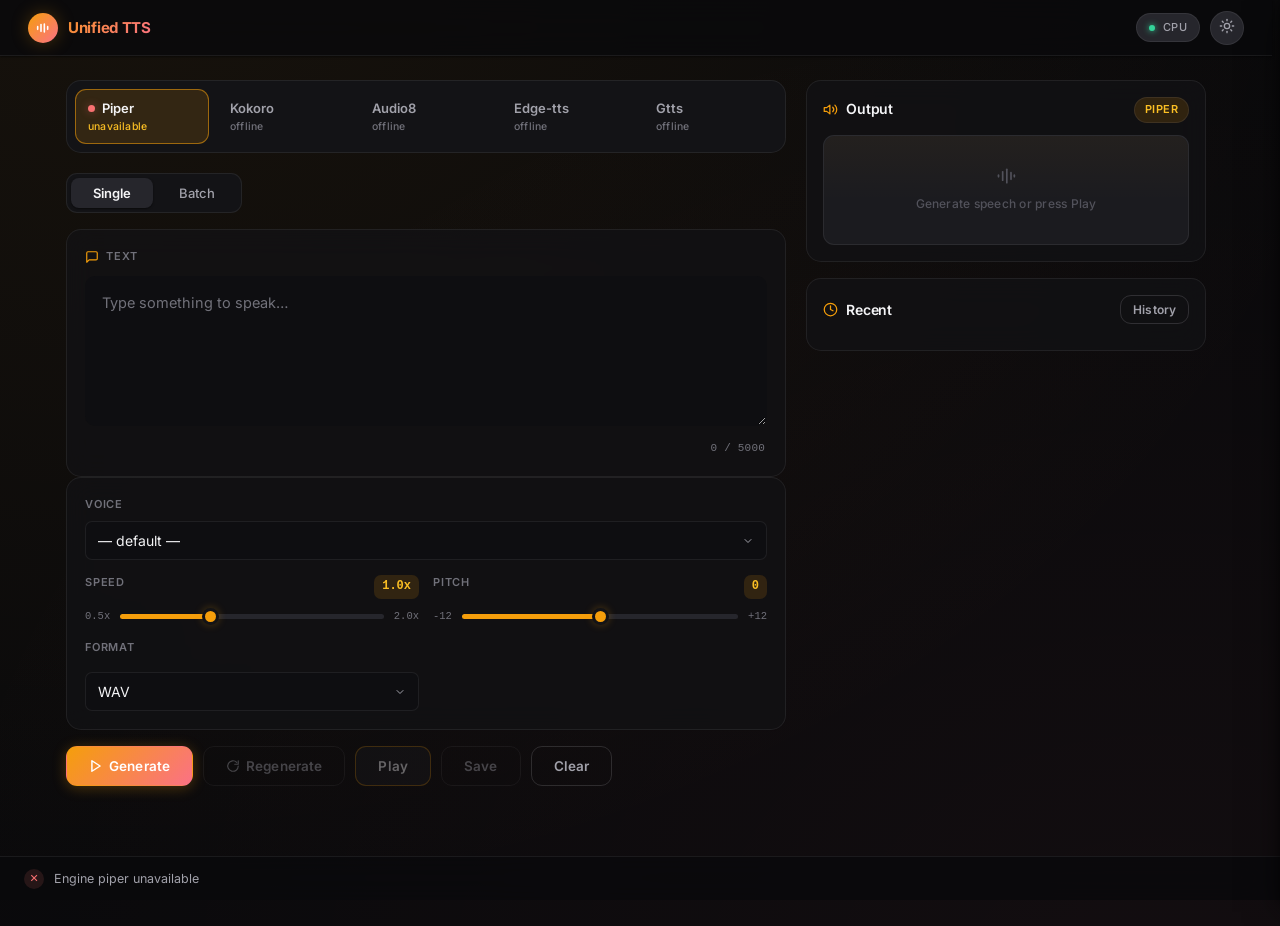
==== templates/index.html @ d75dfe2b "Initial release: Unified TTS — multi-engine text-to-speech web UI FastAPI web UI for Piper, Kokoro, " ====
<!DOCTYPE html>
<html lang="en" data-theme="dark">
<head>
<meta charset="UTF-8">
<meta name="viewport" content="width=device-width, initial-scale=1.0">
<meta name="theme-color" content="#0a0a0c">
<link rel="icon" href="data:image/svg+xml,%3Csvg xmlns='http://www.w3.org/2000/svg' viewBox='0 0 32 32'%3E%3Cdefs%3E%3ClinearGradient id='g' x1='0' y1='0' x2='1' y2='1'%3E%3Cstop offset='0' stop-color='%23f59e0b'/%3E%3Cstop offset='1' stop-color='%23fb7185'/%3E%3C/linearGradient%3E%3C/defs%3E%3Crect width='32' height='32' rx='8' fill='url(%23g)'/%3E%3Cg fill='none' stroke='white' stroke-width='2.4' stroke-linecap='round'%3E%3Cpath d='M7 18v-4'/%3E%3Cpath d='M12 20v-8'/%3E%3Cpath d='M17 21v-10'/%3E%3Cpath d='M22 18v-4'/%3E%3Cpath d='M27 20v-8'/%3E%3C/g%3E%3C/svg%3E">
<title>Unified TTS</title>
<link rel="preconnect" href="https://fonts.googleapis.com">
<link rel="preconnect" href="https://fonts.gstatic.com" crossorigin>
<link href="https://fonts.googleapis.com/css2?family=Inter:wght@400;500;600;700&display=swap" rel="stylesheet">
<link rel="stylesheet" href="/static/style.css">
</head>
<body>

<header>
  <div class="brand">
    <div class="brand-icon" aria-hidden="true">
      <svg width="16" height="16" viewBox="0 0 24 24" fill="none" stroke="white" stroke-width="2.4" stroke-linecap="round"><path d="M4 14v-4"/><path d="M9 17V7"/><path d="M14 18V6"/><path d="M19 14v-4"/></svg>
    </div>
    <span>Unified TTS</span>
  </div>
  <div class="header-right">
    <div class="device-badge" id="deviceBadge">Detecting…</div>
    <button class="mode-btn" id="modeBtn" title="Toggle theme" aria-label="Switch to light theme">
      <span class="theme-icon">
        <svg width="16" height="16" viewBox="0 0 24 24" fill="none" stroke="currentColor" stroke-width="2" stroke-linecap="round" stroke-linejoin="round"><circle cx="12" cy="12" r="4"/><path d="M12 2v2"/><path d="M12 20v2"/><path d="m4.93 4.93 1.41 1.41"/><path d="m17.66 17.66 1.41 1.41"/><path d="M2 12h2"/><path d="M20 12h2"/><path d="m6.34 17.66-1.41 1.41"/><path d="m19.07 4.93-1.41 1.41"/></svg>
      </span>
    </button>
  </div>
</header>

<main>
  <section class="workspace">

    <!-- ══ Left: input column ══ -->
    <div class="workspace-main">

      <!-- Engine picker -->
      <div class="engine-tabs" id="engineTabs"></div>

      <!-- Model download panel (shown for the selected engine: Piper always, others when missing) -->
      <div class="model-panel" id="modelPanel" style="display:none">
        <div class="model-panel-row">
          <div class="model-panel-info">
            <span class="model-panel-title" id="modelTitle">Model not installed</span>
            <span class="model-panel-sub" id="modelSub"></span>
          </div>
          <select id="downloadVoice" class="download-voice" style="display:none" title="Voice to download"></select>
          <button class="btn btn-primary btn-small" id="downloadModelBtn">Download</button>
        </div>
        <div class="progress-track" id="downloadProgress" style="display:none">
          <div class="progress-fill" id="downloadFill"></div>
        </div>
        <div class="model-panel-status" id="downloadStatus"></div>
      </div>

      <!-- Mode tabs: Single / Batch -->
      <div class="mode-tabs">
        <button class="mode-tab active" data-mode="single">Single</button>
        <button class="mode-tab" data-mode="batch">Batch</button>
      </div>

      <!-- Single text section -->
      <div class="card text-section" id="singleSection">
        <div class="section-label">
          <svg width="14" height="14" viewBox="0 0 24 24" fill="none" stroke="currentColor" stroke-width="2" stroke-linecap="round" stroke-linejoin="round"><path d="M21 15a2 2 0 0 1-2 2H7l-4 4V5a2 2 0 0 1 2-2h14a2 2 0 0 1 2 2z"/></svg>
          <span>Text</span>
        </div>
        <textarea id="text" placeholder="Type something to speak…" maxlength="5000"></textarea>
        <div class="char-count"><span id="charCount">0 / 5000</span></div>
      </div>

      <!-- Batch text section -->
      <div class="card text-section" id="batchSection" style="display:none">
        <div class="section-label">
          <svg width="14" height="14" viewBox="0 0 24 24" fill="none" stroke="currentColor" stroke-width="2" stroke-linecap="round" stroke-linejoin="round"><path d="M21 15a2 2 0 0 1-2 2H7l-4 4V5a2 2 0 0 1 2-2h14a2 2 0 0 1 2 2z"/></svg>
          <span>Batch text — one line per item</span>
        </div>
        <textarea id="batchText" placeholder="Enter text for each line (one per line)…" maxlength="50000"></textarea>
        <div class="char-count"><span id="batchCharCount">0 / 50000</span></div>
      </div>

      <!-- Controls card -->
      <div class="card controls">
        <div class="control-group">
          <label for="voice">Voice</label>
          <div class="voice-row">
            <select id="voice"><option value="">— default —</option></select>
            <button class="voice-preview-btn" id="previewVoiceBtn" style="display:none">
              <svg width="11" height="11" viewBox="0 0 24 24" fill="currentColor"><path d="M8 5v14l11-7z"/></svg>
              Preview
            </button>
            <button class="voice-preview-btn" id="registerVoiceBtn" style="display:none">
              <svg width="11" height="11" viewBox="0 0 24 24" fill="none" stroke="currentColor" stroke-width="2.5" stroke-linecap="round"><path d="M12 5v14"/><path d="M5 12h14"/></svg>
              Register voice
            </button>
          </div>
        </div>

        <div class="speed-group">
          <div class="speed-header">
            <label>Speed</label>
            <span class="speed-value" id="speedVal">1.0x</span>
          </div>
          <div class="speed-slider-wrap">
            <span>0.5x</span>
            <input type="range" id="speed" min="0.5" max="2.0" step="0.1" value="1.0">
            <span>2.0x</span>
          </div>
        </div>

        <div class="pitch-group">
          <div class="speed-header">
            <label>Pitch</label>
            <span class="speed-value" id="pitchVal">0</span>
          </div>
          <div class="speed-slider-wrap">
            <span>-12</span>
            <input type="range" id="pitch" min="-12" max="12" step="1" value="0">
            <span>+12</span>
          </div>
        </div>

        <div class="format-group">
          <div class="speed-header">
            <label>Format</label>
          </div>
          <div class="format-select">
            <select id="format">
              <option value="wav" selected>WAV</option>
              <option value="mp3">MP3</option>
              <option value="flac">FLAC</option>
            </select>
          </div>
        </div>

        <!-- Dynamic engine-specific params -->
        <div id="engineParamsContainer" style="display:none"></div>
      </div>

      <!-- Actions -->
      <div class="actions">
        <button class="btn btn-outline" id="modelsBtn" style="display:none" title="Download TTS models and voices (HuggingFace)">
          <svg width="14" height="14" viewBox="0 0 24 24" fill="none" stroke="currentColor" stroke-width="2" stroke-linecap="round" stroke-linejoin="round"><path d="M21 15v4a2 2 0 0 1-2 2H5a2 2 0 0 1-2-2v-4"/><polyline points="7 10 12 15 17 10"/><line x1="12" y1="15" x2="12" y2="3"/></svg>
          Models
        </button>
        <button class="btn btn-primary" id="generateBtn">
          <svg width="14" height="14" viewBox="0 0 24 24" fill="none" stroke="currentColor" stroke-width="2.5" stroke-linecap="round" stroke-linejoin="round"><polygon points="5 3 19 12 5 21 5 3"/></svg>
          Generate
        </button>
        <button class="btn btn-outline" id="regenerateBtn" disabled title="Re-run the last generation with the current settings">
          <svg width="14" height="14" viewBox="0 0 24 24" fill="none" stroke="currentColor" stroke-width="2" stroke-linecap="round" stroke-linejoin="round"><path d="M21 12a9 9 0 1 1-2.64-6.36"/><polyline points="21 3 21 9 15 9"/></svg>
          Regenerate
        </button>
        <button class="btn btn-primary" id="batchGenerateBtn" style="display:none">
          <svg width="14" height="14" viewBox="0 0 24 24" fill="none" stroke="currentColor" stroke-width="2.5" stroke-linecap="round" stroke-linejoin="round"><polygon points="5 3 19 12 5 21 5 3"/></svg>
          Generate All
        </button>
        <button class="btn btn-secondary" id="playBtn" disabled>Play</button>
        <button class="btn btn-outline" id="saveBtn" disabled>Save</button>
        <button class="btn btn-outline" id="clearBtn">Clear</button>
      </div>
    </div>

    <!-- ══ Right: output column ══ -->
    <aside class="workspace-side">

      <div class="output-card">
        <div class="output-header">
          <div class="output-title">
            <svg width="15" height="15" viewBox="0 0 24 24" fill="none" stroke="currentColor" stroke-width="2" stroke-linecap="round" stroke-linejoin="round"><path d="M11 5 6 9H2v6h4l5 4V5z"/><path d="M15.54 8.46a5 5 0 0 1 0 7.07"/><path d="M19.07 4.93a10 10 0 0 1 0 14.14"/></svg>
            <h2>Output</h2>
          </div>
          <span class="output-engine" id="outputEngineBadge">piper</span>
        </div>

        <!-- Visualizer -->
        <div class="visualizer-container">
          <div class="visualizer-hint" aria-hidden="true">
            <svg width="28" height="20" viewBox="0 0 24 24" fill="none" stroke="currentColor" stroke-width="2" stroke-linecap="round"><path d="M3 13v-2"/><path d="M8 17V7"/><path d="M13 20V4"/><path d="M18 16V8"/><path d="M22 13v-2"/></svg>
            <span>Generate speech or press Play</span>
          </div>
          <canvas id="visualizer"></canvas>
        </div>

        <!-- Audio player -->
        <div class="audio-player" id="audioPlayer" style="display:none">
          <div class="audio-meta" id="audioMeta"></div>
          <audio id="audio" controls preload="auto"></audio>
        </div>
      </div>

      <!-- Recent generations -->
      <div class="recent-card">
        <div class="recent-header">
          <div class="output-title">
            <svg width="15" height="15" viewBox="0 0 24 24" fill="none" stroke="currentColor" stroke-width="2" stroke-linecap="round" stroke-linejoin="round"><circle cx="12" cy="12" r="10"/><polyline points="12 6 12 12 16 14"/></svg>
            <h2>Recent</h2>
          </div>
          <button class="btn btn-outline btn-small" id="openHistoryBtn">
            History
          </button>
        </div>
        <div class="recent-list" id="recentList"></div>
      </div>
    </aside>

  </section>
</main>

<!-- Status bar -->
<div class="status-bar">
  <div class="status-left">
    <span class="status-icon ok" id="statusIcon">✓</span>
    <span class="status-msg" id="statusMsg" aria-live="polite">Ready</span>
  </div>
  <div class="status-right" id="onlineIndicator"></div>
</div>

<!-- History panel -->
<div class="history-overlay" id="historyOverlay"></div>
<div class="history-panel" id="historyPanel">
  <div class="history-header">
    <h3>Generation History</h3>
    <div class="history-actions">
      <button class="btn btn-outline btn-small btn-danger" id="cleanHistoryBtn">Clean (30d)</button>
      <button class="btn btn-outline btn-small" id="closeHistoryBtn">✕</button>
    </div>
  </div>
  <div class="history-list" id="historyList"></div>
  <div class="history-pagination" id="historyPagination"></div>
</div>

<!-- Models catalog modal -->
<div class="modal-overlay" id="modelsOverlay"></div>
<div class="modal" id="modelsModal" role="dialog" aria-modal="true" aria-labelledby="modelsTitle">
  <div class="modal-header">
    <div class="output-title">
      <svg width="15" height="15" viewBox="0 0 24 24" fill="none" stroke="currentColor" stroke-width="2" stroke-linecap="round" stroke-linejoin="round"><path d="M21 15v4a2 2 0 0 1-2 2H5a2 2 0 0 1-2-2v-4"/><polyline points="7 10 12 15 17 10"/><line x1="12" y1="15" x2="12" y2="3"/></svg>
      <h3 id="modelsTitle">Models</h3>
    </div>
    <button class="modal-close" id="modelsCloseBtn" aria-label="Close">✕</button>
  </div>
  <div class="modal-body">
    <p class="modal-sub">Download TTS models from HuggingFace for local engines. Online engines (edge-tts, gtts) work immediately — no download needed.</p>
    <div id="modelsList"></div>
  </div>
</div>

<!-- Voice registration modal -->
<div class="modal-overlay" id="registerOverlay"></div>
<div class="modal" id="registerModal" role="dialog" aria-modal="true" aria-labelledby="registerTitle">
  <div class="modal-header">
    <div class="output-title">
      <svg width="15" height="15" viewBox="0 0 24 24" fill="none" stroke="currentColor" stroke-width="2" stroke-linecap="round" stroke-linejoin="round"><path d="M12 5v14"/><path d="M5 12h14"/></svg>
      <h3 id="registerTitle">Register custom voice</h3>
    </div>
    <button class="modal-close" id="registerCloseBtn" aria-label="Close">✕</button>
  </div>
  <div class="modal-body">
    <p class="modal-sub">Upload a clear voice sample (5–30s, ideally with the full transcription below). The new voice will appear in the Audio8 voice list.</p>
    <form id="registerForm">
      <div class="form-group">
        <label for="regName">Voice name</label>
        <input type="text" id="regName" placeholder="e.g. my-voice" maxlength="64" required>
      </div>
      <div class="form-group">
        <label for="regText">Transcription</label>
        <textarea id="regText" placeholder="Exactly what is said in the audio sample…" maxlength="2000" required></textarea>
      </div>
      <div class="form-group">
        <label for="regFile">Audio sample (wav / mp3 / flac / ogg)</label>
        <input type="file" id="regFile" accept="audio/*,.wav,.mp3,.flac,.ogg,.m4a" required>
      </div>
      <label class="form-check">
        <input type="checkbox" id="regOverwrite">
        <span>Overwrite existing voice with the same name</span>
      </label>
      <div class="modal-actions">
        <button type="button" class="btn btn-outline" id="registerCancelBtn">Cancel</button>
        <button type="submit" class="btn btn-primary" id="registerSubmitBtn">Register voice</button>
      </div>
    </form>
  </div>
</div>

<script src="/static/app.js"></script>
</body>
</html>
---- static/style.css ----
/* ─────────────────────────────────────────────────────────────────────
   Unified TTS — "Warm Studio" Design System
   Neutral charcoal + amber accent (no blue hues)
   ───────────────────────────────────────────────────────────────────── */

/* ══ Design Tokens ═══════════════════════════════════════════════════ */
:root {
  color-scheme: dark;

  /* Backgrounds — neutral warm charcoal, layered elevation */
  --bg-void: #0a0a0c;
  --bg-primary: #131316;
  --bg-surface: #1b1b1f;
  --bg-elevated: #26262c;
  --bg-inset: #0e0e11;
  --bg-card: rgba(19, 19, 22, 0.72);
  --bg-glass: rgba(10, 10, 12, 0.85);

  /* Borders */
  --border-subtle: rgba(255, 255, 255, 0.07);
  --border-default: rgba(212, 212, 216, 0.16);
  --border-strong: rgba(245, 158, 11, 0.55);
  --border-glow: rgba(245, 158, 11, 0.15);

  /* Accent — amber / orange / rose sunset */
  --accent: #f59e0b;
  --accent-light: #fbbf24;
  --accent-dim: rgba(245, 158, 11, 0.14);
  --accent-glow: rgba(245, 158, 11, 0.28);
  --accent-gradient: linear-gradient(135deg, #f59e0b 0%, #fb7185 100%);
  --accent-gradient-hover: linear-gradient(135deg, #d97706 0%, #f43f5e 100%);

  /* Semantic */
  --success: #34d399;
  --success-dim: rgba(52, 211, 153, 0.12);
  --error: #f87171;
  --error-dim: rgba(248, 113, 113, 0.12);
  --warning: #fbbf24;
  --warning-dim: rgba(251, 191, 36, 0.12);

  /* Online indicator (referenced by app.js — must exist) */
  --green: #34d399;

  /* Text */
  --text-primary: #f4f4f6;
  --text-secondary: #a1a1aa;
  --text-muted: #71717a;
  --text-inverse: #1c1917;

  /* Radius */
  --radius-sm: 7px;
  --radius-md: 11px;
  --radius-lg: 15px;
  --radius-xl: 22px;
  --radius-full: 9999px;

  /* Shadows */
  --shadow-sm: 0 1px 2px rgba(0, 0, 0, 0.5);
  --shadow-md: 0 4px 12px rgba(0, 0, 0, 0.45), 0 1px 3px rgba(0, 0, 0, 0.4);
  --shadow-lg: 0 12px 32px rgba(0, 0, 0, 0.55), 0 2px 8px rgba(0, 0, 0, 0.4);
  --shadow-glow: 0 0 18px rgba(245, 158, 11, 0.25);
  --shadow-focus: 0 0 0 3px rgba(245, 158, 11, 0.22);

  /* Font */
  --font: 'Inter', 'Segoe UI', system-ui, -apple-system, sans-serif;
  --font-mono: ui-monospace, 'SF Mono', 'Cascadia Mono', 'Roboto Mono', monospace;
  --transition: 160ms cubic-bezier(0.4, 0, 0.2, 1);
  --transition-slow: 320ms cubic-bezier(0.4, 0, 0.2, 1);

  /* Visualizer */
  --viz-bg: #0e0e11;
  --viz-bar-a: #fbbf24;
  --viz-bar-b: #fb7185;
  --viz-glow: rgba(251, 191, 36, 0.30);
  --viz-idle: #52525b;
}

/* ══ Light Theme ═════════════════════════════════════════════════════ */
[data-theme="light"] {
  color-scheme: light;

  --bg-void: #f7f6f3;
  --bg-primary: #ffffff;
  --bg-surface: #efeee9;
  --bg-elevated: #ffffff;
  --bg-inset: #f2f1ec;
  --bg-card: rgba(255, 255, 255, 0.86);
  --bg-glass: rgba(255, 255, 255, 0.88);

  --border-subtle: rgba(15, 13, 9, 0.08);
  --border-default: rgba(15, 13, 9, 0.14);
  --border-strong: rgba(217, 119, 6, 0.5);
  --border-glow: rgba(217, 119, 6, 0.12);

  --accent: #d97706;
  --accent-light: #b45309;
  --accent-dim: rgba(217, 119, 6, 0.09);
  --accent-glow: rgba(217, 119, 6, 0.22);
  --accent-gradient: linear-gradient(135deg, #d97706 0%, #e11d48 100%);
  --accent-gradient-hover: linear-gradient(135deg, #b45309 0%, #be123c 100%);

  --success: #059669;
  --success-dim: rgba(5, 150, 105, 0.1);
  --error: #dc2626;
  --error-dim: rgba(220, 38, 38, 0.08);
  --warning: #d97706;
  --warning-dim: rgba(217, 119, 6, 0.1);
  --green: #059669;

  --text-primary: #1c1917;
  --text-secondary: #57534e;
  --text-muted: #78716c;
  --text-inverse: #ffffff;

  --shadow-sm: 0 1px 2px rgba(15, 13, 9, 0.06);
  --shadow-md: 0 4px 12px rgba(15, 13, 9, 0.08);
  --shadow-lg: 0 12px 32px rgba(15, 13, 9, 0.12);
  --shadow-focus: 0 0 0 3px rgba(217, 119, 6, 0.18);

  --viz-bg: #f2f1ec;
  --viz-bar-a: #d97706;
  --viz-bar-b: #e11d48;
  --viz-glow: rgba(217, 119, 6, 0.25);
  --viz-idle: #a8a29e;
}

/* ══ Reset & Base ════════════════════════════════════════════════════ */
*, *::before, *::after { box-sizing: border-box; margin: 0; padding: 0; }
html { scrollbar-gutter: stable; }
html, body { height: 100%; }
body {
  background: var(--bg-void);
  color: var(--text-primary);
  font-family: var(--font);
  font-size: 14px;
  line-height: 1.6;
  overflow-x: hidden;
  -webkit-font-smoothing: antialiased;
  -moz-osx-font-smoothing: grayscale;
}

/* Scrollbar */
::-webkit-scrollbar { width: 8px; height: 8px; }
::-webkit-scrollbar-track { background: transparent; }
::-webkit-scrollbar-thumb { background: var(--border-default); border-radius: 4px; border: 2px solid transparent; background-clip: padding-box; }
::-webkit-scrollbar-thumb:hover { background: var(--accent); border: 2px solid transparent; background-clip: padding-box; }

/* Selection */
::selection { background: var(--accent-dim); color: var(--accent-light); }

/* Focus visibility (keyboard a11y) */
:focus-visible {
  outline: 2px solid var(--accent);
  outline-offset: 2px;
  border-radius: 4px;
}

/* ══ Background Ambient Glow ═════════════════════════════════════════ */
body::before {
  content: '';
  position: fixed;
  top: -50%;
  left: -50%;
  width: 200%;
  height: 200%;
  background: radial-gradient(ellipse at 30% 20%, rgba(245, 158, 11, 0.06) 0%, transparent 50%),
              radial-gradient(ellipse at 70% 80%, rgba(251, 113, 133, 0.04) 0%, transparent 50%);
  pointer-events: none;
  z-index: 0;
}

[data-theme="light"] body::before {
  background: radial-gradient(ellipse at 30% 20%, rgba(217, 119, 6, 0.06) 0%, transparent 50%),
              radial-gradient(ellipse at 70% 80%, rgba(225, 29, 72, 0.04) 0%, transparent 50%);
}

/* ══ Header ══════════════════════════════════════════════════════════ */
header {
  display: flex;
  align-items: center;
  justify-content: space-between;
  padding: 0 28px;
  height: 56px;
  background: var(--bg-glass);
  backdrop-filter: blur(20px) saturate(1.8);
  -webkit-backdrop-filter: blur(20px) saturate(1.8);
  border-bottom: 1px solid var(--border-subtle);
  box-shadow: var(--shadow-sm);
  position: sticky;
  top: 0;
  z-index: 100;
}

.brand {
  display: flex;
  align-items: center;
  gap: 10px;
  font-size: 15px;
  font-weight: 700;
  letter-spacing: -0.02em;
  background: var(--accent-gradient);
  -webkit-background-clip: text;
  -webkit-text-fill-color: transparent;
  background-clip: text;
}

.brand-icon {
  width: 30px;
  height: 30px;
  background: var(--accent-gradient);
  border-radius: var(--radius-lg);
  display: flex;
  align-items: center;
  justify-content: center;
  -webkit-text-fill-color: white;
  box-shadow: var(--shadow-glow);
  flex-shrink: 0;
}

.header-right { display: flex; align-items: center; gap: 10px; }

.device-badge {
  font-size: 11px;
  font-weight: 500;
  padding: 5px 12px 5px 26px;
  border-radius: var(--radius-full);
  background: var(--bg-elevated);
  color: var(--text-secondary);
  border: 1px solid var(--border-subtle);
  letter-spacing: 0.3px;
  position: relative;
}

.device-badge::before {
  content: '';
  position: absolute;
  left: 12px;
  top: 50%;
  transform: translateY(-50%);
  width: 6px;
  height: 6px;
  border-radius: 50%;
  background: var(--success);
  box-shadow: 0 0 6px var(--success);
  animation: pulse 2.4s ease-in-out infinite;
}

@keyframes pulse {
  0%, 100% { opacity: 1; }
  50% { opacity: 0.45; }
}

/* ══ Theme Toggle ════════════════════════════════════════════════════ */
.mode-btn {
  background: var(--bg-elevated);
  border: 1px solid var(--border-subtle);
  color: var(--text-secondary);
  width: 34px;
  height: 34px;
  border-radius: var(--radius-full);
  cursor: pointer;
  transition: all var(--transition);
  display: flex;
  align-items: center;
  justify-content: center;
}
.mode-btn:hover {
  border-color: var(--accent);
  color: var(--accent-light);
  box-shadow: var(--shadow-glow);
}

/* ══ Main Layout ═════════════════════════════════════════════════════ */
main {
  position: relative;
  z-index: 1;
  max-width: 1180px;
  margin: 0 auto;
  padding: var(--space-5, 24px) 20px 140px;
}

/* ══ Workspace: two-column studio layout ═════════════════════════════ */
.workspace {
  display: grid;
  grid-template-columns: minmax(0, 1fr) 400px;
  gap: 20px;
  align-items: start;
}

.workspace-main { min-width: 0; }
.workspace-side { min-width: 0; display: flex; flex-direction: column; gap: 16px; position: sticky; top: 76px; }

/* ══ Engine Tabs (cards) ═════════════════════════════════════════════ */
.engine-tabs {
  display: grid;
  grid-template-columns: repeat(auto-fit, minmax(128px, 1fr));
  gap: 8px;
  margin-bottom: 20px;
  padding: 8px;
  background: var(--bg-primary);
  border-radius: var(--radius-lg);
  border: 1px solid var(--border-subtle);
}

.engine-tab {
  padding: 10px 12px;
  border-radius: var(--radius-md);
  border: 1px solid transparent;
  background: transparent;
  color: var(--text-secondary);
  cursor: pointer;
  font-family: var(--font);
  transition: all var(--transition);
  display: flex;
  flex-direction: column;
  align-items: flex-start;
  gap: 4px;
  text-align: left;
}

.engine-tab:hover {
  color: var(--text-primary);
  background: var(--bg-surface);
}

.engine-tab.active {
  background: var(--accent-dim);
  color: var(--text-primary);
  border-color: var(--border-strong);
}

.engine-tab-top {
  display: flex;
  align-items: center;
  gap: 7px;
  font-size: 13px;
  font-weight: 600;
}

.engine-tab-name::first-letter { text-transform: uppercase; }

.engine-tab-meta {
  font-size: 10.5px;
  font-weight: 500;
  color: var(--text-muted);
  letter-spacing: 0.2px;
}

.engine-tab.active .engine-tab-meta { color: var(--accent-light); }

.engine-tab .online-dot,
.engine-tab .error-dot {
  width: 7px;
  height: 7px;
  border-radius: 50%;
  display: inline-block;
  flex-shrink: 0;
}

.engine-tab .online-dot {
  background: var(--success);
  box-shadow: 0 0 8px rgba(52, 211, 153, 0.5);
}

.engine-tab .error-dot {
  background: var(--error);
  box-shadow: 0 0 8px rgba(248, 113, 113, 0.4);
}

/* ══ Mode Tabs (segmented control) ═══════════════════════════════════ */
.mode-tabs {
  display: flex;
  gap: 4px;
  margin-bottom: 16px;
  background: var(--bg-primary);
  border-radius: var(--radius-md);
  padding: 4px;
  width: fit-content;
  border: 1px solid var(--border-subtle);
}

.mode-tab {
  padding: 7px 22px;
  border-radius: 8px;
  border: none;
  background: transparent;
  color: var(--text-secondary);
  cursor: pointer;
  font-size: 13px;
  font-weight: 500;
  font-family: var(--font);
  transition: all var(--transition);
}

.mode-tab:hover { color: var(--text-primary); }

.mode-tab.active {
  background: var(--bg-elevated);
  color: var(--text-primary);
  font-weight: 600;
  box-shadow: var(--shadow-sm);
}

/* ══ Card Wrapper ════════════════════════════════════════════════════ */
.card {
  background: var(--bg-card);
  border: 1px solid var(--border-subtle);
  border-radius: var(--radius-lg);
  padding: 18px;
  margin-bottom: 14px;
  backdrop-filter: blur(14px);
  -webkit-backdrop-filter: blur(14px);
  transition: border-color var(--transition);
}

.card:hover { border-color: var(--border-default); }
.card:focus-within { border-color: var(--border-strong); }

.section-label {
  display: flex;
  align-items: center;
  gap: 7px;
  font-size: 11px;
  font-weight: 600;
  text-transform: uppercase;
  letter-spacing: 0.8px;
  color: var(--text-muted);
  margin-bottom: 10px;
}

.section-label svg { color: var(--accent); }

/* ══ Text Areas ══════════════════════════════════════════════════════ */
.text-section { margin-bottom: 0; }

.text-section textarea {
  width: 100%;
  min-height: 150px;
  padding: 14px 16px;
  border-radius: 10px;
  border: 1px solid transparent;
  background: var(--bg-inset);
  color: var(--text-primary);
  font-family: var(--font);
  font-size: 14.5px;
  line-height: 1.7;
  resize: vertical;
  transition: border-color var(--transition), box-shadow var(--transition);
}

.text-section textarea:focus {
  outline: none;
  border-color: var(--accent);
  box-shadow: 0 0 0 3px var(--accent-dim);
}

.text-section textarea::placeholder { color: var(--text-muted); }

.char-count {
  text-align: right;
  font-size: 11px;
  font-weight: 500;
  color: var(--text-muted);
  padding-top: 8px;
  padding-right: 2px;
  letter-spacing: 0.2px;
  font-family: var(--font-mono);
  font-variant-numeric: tabular-nums;
}

/* ══ Controls Grid ═══════════════════════════════════════════════════ */
.controls {
  display: grid;
  grid-template-columns: 1fr 1fr;
  gap: 14px;
  margin-bottom: 16px;
}

.control-group { grid-column: 1 / -1; }

.control-group label,
.speed-header label {
  display: block;
  font-size: 11px;
  font-weight: 600;
  text-transform: uppercase;
  letter-spacing: 0.8px;
  color: var(--text-muted);
  margin-bottom: 8px;
}

.voice-row {
  display: flex;
  gap: 8px;
  align-items: center;
}

.voice-row select { flex: 1; min-width: 0; }

.control-group select,
.format-select select {
  width: 100%;
  padding: 10px 36px 10px 12px;
  border-radius: var(--radius-sm);
  border: 1px solid var(--border-subtle);
  background-color: var(--bg-inset);
  color: var(--text-primary);
  font-size: 14px;
  font-family: var(--font);
  cursor: pointer;
  transition: border-color var(--transition), box-shadow var(--transition);
  appearance: none;
  background-image: url("data:image/svg+xml,%3Csvg xmlns='http://www.w3.org/2000/svg' width='12' height='12' viewBox='0 0 24 24' fill='none' stroke='%23a1a1aa' stroke-width='2' stroke-linecap='round' stroke-linejoin='round'%3E%3Cpolyline points='6 9 12 15 18 9'%3E%3C/polyline%3E%3C/svg%3E");
  background-repeat: no-repeat;
  background-position: right 12px center;
}

[data-theme="light"] .control-group select,
[data-theme="light"] .format-select select {
  background-image: url("data:image/svg+xml,%3Csvg xmlns='http://www.w3.org/2000/svg' width='12' height='12' viewBox='0 0 24 24' fill='none' stroke='%2357534e' stroke-width='2' stroke-linecap='round' stroke-linejoin='round'%3E%3Cpolyline points='6 9 12 15 18 9'%3E%3C/polyline%3E%3C/svg%3E");
}

.control-group select:focus,
.format-select select:focus {
  outline: none;
  border-color: var(--accent);
  box-shadow: 0 0 0 3px var(--accent-dim);
}

.voice-preview-btn {
  padding: 9px 16px;
  border-radius: var(--radius-sm);
  border: 1px solid var(--border-subtle);
  background: var(--bg-elevated);
  color: var(--text-secondary);
  cursor: pointer;
  font-size: 12px;
  font-weight: 600;
  font-family: var(--font);
  transition: all var(--transition);
  display: inline-flex;
  align-items: center;
  gap: 6px;
  white-space: nowrap;
}

.voice-preview-btn:hover {
  border-color: var(--accent);
  color: var(--accent-light);
  background: var(--accent-dim);
  box-shadow: 0 0 12px var(--accent-glow);
}

/* ══ Sliders ═════════════════════════════════════════════════════════ */
.speed-header {
  display: flex;
  justify-content: space-between;
  align-items: center;
  margin-bottom: 8px;
}

.speed-value {
  font-size: 12px;
  color: var(--accent-light);
  font-weight: 600;
  font-family: var(--font-mono);
  font-variant-numeric: tabular-nums;
  background: var(--accent-dim);
  padding: 2px 8px;
  border-radius: 7px;
}

.speed-slider-wrap {
  display: flex;
  align-items: center;
  gap: 10px;
  font-size: 10.5px;
  color: var(--text-muted);
  font-weight: 500;
  font-family: var(--font-mono);
  font-variant-numeric: tabular-nums;
}

.speed-slider-wrap input[type="range"] {
  flex: 1;
  height: 5px;
  border-radius: var(--radius-full);
  background: linear-gradient(90deg, var(--accent) var(--fill, 50%), var(--bg-elevated) var(--fill, 50%));
  outline: none;
  cursor: pointer;
  appearance: none;
  -webkit-appearance: none;
}

.speed-slider-wrap input[type="range"]::-webkit-slider-thumb {
  appearance: none;
  -webkit-appearance: none;
  width: 17px;
  height: 17px;
  border-radius: 50%;
  background: var(--accent);
  border: 3px solid var(--bg-primary);
  box-shadow: 0 0 8px var(--accent-glow);
  cursor: pointer;
  transition: transform var(--transition), box-shadow var(--transition);
}

.speed-slider-wrap input[type="range"]::-webkit-slider-thumb:hover {
  transform: scale(1.12);
  box-shadow: 0 0 14px var(--accent-glow);
}

.speed-slider-wrap input[type="range"]::-webkit-slider-thumb:active {
  transform: scale(1.12);
}

.speed-slider-wrap input[type="range"]::-moz-range-thumb {
  width: 17px;
  height: 17px;
  border-radius: 50%;
  background: var(--accent);
  border: 3px solid var(--bg-primary);
  box-shadow: 0 0 8px var(--accent-glow);
  cursor: pointer;
}

.speed-slider-wrap input[type="range"]::-moz-range-track {
  background: transparent;
}

/* ══ Actions ═════════════════════════════════════════════════════════ */
.actions {
  display: flex;
  gap: 10px;
  margin-bottom: 0;
  flex-wrap: wrap;
}

.btn {
  padding: 11px 22px;
  border-radius: var(--radius-md);
  border: 1px solid var(--border-subtle);
  background: var(--bg-elevated);
  color: var(--text-secondary);
  cursor: pointer;
  font-size: 13.5px;
  font-weight: 600;
  letter-spacing: 0.01em;
  font-family: var(--font);
  transition: all var(--transition);
  display: inline-flex;
  align-items: center;
  justify-content: center;
  gap: 6px;
  white-space: nowrap;
}

.btn:hover:not(:disabled) {
  border-color: var(--border-strong);
  color: var(--text-primary);
  background: var(--bg-surface);
  transform: translateY(-1px);
  box-shadow: var(--shadow-md);
}

.btn:active:not(:disabled) { transform: translateY(0) scale(0.99); }

.btn:disabled { opacity: 0.38; cursor: not-allowed; transform: none; }

.btn-primary {
  background: var(--accent-gradient);
  border-color: transparent;
  color: #fff;
  box-shadow: 0 2px 14px var(--accent-glow);
}

.btn-primary:hover:not(:disabled) {
  background: var(--accent-gradient-hover);
  box-shadow: 0 4px 20px var(--accent-glow);
  color: #fff;
}

/* Loading spinner state (toggled by JS) — must come after :disabled */
.btn.loading {
  color: transparent;
  position: relative;
  cursor: progress;
  pointer-events: none;
}

.btn.loading::after {
  content: '';
  position: absolute;
  inset: 0;
  margin: auto;
  width: 16px;
  height: 16px;
  border: 2px solid rgba(255, 255, 255, 0.35);
  border-top-color: #fff;
  border-radius: 50%;
  animation: spin 0.7s linear infinite;
}

@keyframes spin { to { transform: rotate(360deg); } }

.btn.loading:disabled { opacity: 1; }

.btn-secondary {
  background: var(--bg-surface);
  border-color: var(--border-strong);
  color: var(--text-primary);
}

.btn-secondary:hover:not(:disabled) {
  border-color: var(--accent);
  box-shadow: var(--shadow-glow);
}

.btn-outline {
  background: transparent;
  border-color: var(--border-default);
  color: var(--text-secondary);
}

.btn-outline:hover:not(:disabled) {
  border-color: var(--accent);
  color: var(--text-primary);
  background: var(--accent-dim);
}

.btn-danger:hover:not(:disabled) {
  color: var(--error);
  border-color: rgba(248, 113, 113, 0.4);
  background: var(--error-dim);
  box-shadow: none;
}

.btn-small { padding: 6px 12px; font-size: 12px; }

/* ══ Output Panel ════════════════════════════════════════════════════ */
.output-card {
  background: var(--bg-card);
  border: 1px solid var(--border-subtle);
  border-radius: var(--radius-lg);
  padding: 16px;
  backdrop-filter: blur(14px);
  -webkit-backdrop-filter: blur(14px);
}

.output-header {
  display: flex;
  justify-content: space-between;
  align-items: center;
  margin-bottom: 12px;
}

.output-title {
  display: flex;
  align-items: center;
  gap: 8px;
}

.output-title svg { color: var(--accent); }

.output-title h2,
.output-title h3 {
  font-size: 14px;
  font-weight: 600;
  letter-spacing: -0.01em;
}

.output-engine {
  font-size: 11px;
  font-weight: 600;
  letter-spacing: 0.4px;
  text-transform: uppercase;
  color: var(--accent-light);
  background: var(--accent-dim);
  border: 1px solid var(--border-subtle);
  padding: 3px 10px;
  border-radius: var(--radius-full);
}

/* ══ Visualizer ══════════════════════════════════════════════════════ */
.visualizer-container {
  width: 100%;
  height: 110px;
  border-radius: var(--radius-md);
  background: var(--bg-surface);
  overflow: hidden;
  border: 1px solid var(--border-subtle);
  position: relative;
}

.visualizer-container::after {
  content: '';
  position: absolute;
  inset: 0;
  border-radius: var(--radius-md);
  pointer-events: none;
  background: linear-gradient(180deg, rgba(245, 158, 11, 0.04) 0%, transparent 60%);
}

.visualizer-hint {
  position: absolute;
  inset: 0;
  display: flex;
  flex-direction: column;
  align-items: center;
  justify-content: center;
  gap: 8px;
  pointer-events: none;
  z-index: 2;
  color: var(--viz-idle);
}

.visualizer-hint span {
  font-size: 12px;
  font-weight: 500;
  letter-spacing: 0.02em;
}

#visualizer { width: 100%; height: 100%; display: block; position: relative; z-index: 1; }

/* ══ Audio Player ════════════════════════════════════════════════════ */
.audio-player {
  margin-top: 12px;
  padding: 12px 14px;
  background: var(--bg-surface);
  border-radius: var(--radius-md);
  border: 1px solid var(--border-subtle);
}

.audio-meta {
  font-size: 11px;
  color: var(--text-muted);
  margin-bottom: 8px;
  font-family: var(--font-mono);
  font-variant-numeric: tabular-nums;
  white-space: nowrap;
  overflow: hidden;
  text-overflow: ellipsis;
}

.audio-player audio {
  width: 100%;
  height: 38px;
  border-radius: var(--radius-sm);
  outline: none;
}

/* ══ Recent Panel ════════════════════════════════════════════════════ */
.recent-card {
  background: var(--bg-card);
  border: 1px solid var(--border-subtle);
  border-radius: var(--radius-lg);
  padding: 16px;
  backdrop-filter: blur(14px);
  -webkit-backdrop-filter: blur(14px);
}

.recent-header {
  display: flex;
  justify-content: space-between;
  align-items: center;
  margin-bottom: 10px;
}

.recent-list { display: flex; flex-direction: column; gap: 6px; max-height: 380px; overflow-y: auto; }

.recent-item {
  display: flex;
  align-items: center;
  gap: 10px;
  padding: 8px 10px;
  border-radius: var(--radius-md);
  background: var(--bg-surface);
  border: 1px solid var(--border-subtle);
  font-size: 12.5px;
  cursor: pointer;
  transition: border-color var(--transition), background var(--transition);
  min-width: 0;
}

.recent-item:hover {
  border-color: var(--border-strong);
  background: var(--bg-elevated);
}

.recent-engine {
  font-size: 9.5px;
  font-weight: 700;
  text-transform: uppercase;
  letter-spacing: 0.5px;
  color: var(--accent-light);
  background: var(--accent-dim);
  padding: 2px 7px;
  border-radius: var(--radius-full);
  flex-shrink: 0;
}

.recent-text {
  color: var(--text-secondary);
  white-space: nowrap;
  overflow: hidden;
  text-overflow: ellipsis;
  flex: 1;
  min-width: 0;
}

.recent-dur {
  font-size: 11px;
  color: var(--text-muted);
  font-family: var(--font-mono);
  flex-shrink: 0;
}

.recent-play {
  width: 26px;
  height: 26px;
  border-radius: 50%;
  border: 1px solid var(--border-subtle);
  background: var(--bg-elevated);
  color: var(--accent-light);
  cursor: pointer;
  display: inline-flex;
  align-items: center;
  justify-content: center;
  flex-shrink: 0;
  transition: all var(--transition);
}

.recent-play:hover {
  background: var(--accent);
  border-color: var(--accent);
  color: #fff;
  box-shadow: 0 0 10px var(--accent-glow);
}

.recent-empty {
  padding: 24px 12px;
  text-align: center;
  font-size: 12.5px;
  color: var(--text-muted);
}

/* ══ Status Bar ══════════════════════════════════════════════════════ */
.status-bar {
  position: fixed;
  bottom: 0;
  left: 0;
  right: 0;
  display: flex;
  justify-content: space-between;
  align-items: center;
  padding: 0 24px;
  height: 44px;
  background: var(--bg-glass);
  backdrop-filter: blur(20px) saturate(1.8);
  -webkit-backdrop-filter: blur(20px) saturate(1.8);
  border-top: 1px solid var(--border-subtle);
  font-size: 12.5px;
  color: var(--text-secondary);
  z-index: 100;
}

.status-left { display: flex; align-items: center; gap: 10px; min-width: 0; }

.status-icon {
  width: 20px;
  height: 20px;
  border-radius: 50%;
  display: inline-flex;
  align-items: center;
  justify-content: center;
  font-size: 11px;
  font-weight: 700;
  flex-shrink: 0;
}

.status-icon.ok { color: var(--success); background: var(--success-dim); }
.status-icon.err { color: var(--error); background: var(--error-dim); }
.status-icon.warn { color: var(--warning); background: var(--warning-dim); }

.status-msg {
  white-space: nowrap;
  overflow: hidden;
  text-overflow: ellipsis;
  transition: opacity var(--transition);
}

#onlineIndicator { display: inline-flex; align-items: center; }

#onlineIndicator span {
  font-size: 11px;
  font-weight: 600;
  color: var(--green);
  background: var(--success-dim);
  border: 1px solid var(--border-subtle);
  border-radius: var(--radius-full);
  padding: 2px 10px;
  letter-spacing: 0.3px;
}

/* ══ History Panel ═══════════════════════════════════════════════════ */
.history-overlay {
  position: fixed;
  inset: 0;
  background: rgba(0, 0, 0, 0.55);
  backdrop-filter: blur(6px);
  -webkit-backdrop-filter: blur(6px);
  z-index: 200;
  opacity: 0;
  pointer-events: none;
  transition: opacity var(--transition-slow);
}

[data-theme="light"] .history-overlay { background: rgba(15, 13, 9, 0.35); }

.history-overlay.open { opacity: 1; pointer-events: all; }

.history-panel {
  position: fixed;
  top: 0;
  right: 0;
  bottom: 0;
  width: 420px;
  max-width: 94vw;
  background: var(--bg-primary);
  border-left: 1px solid var(--border-subtle);
  z-index: 201;
  display: flex;
  flex-direction: column;
  transform: translateX(100%);
  transition: transform var(--transition-slow);
  box-shadow: var(--shadow-lg);
}

.history-panel.open { transform: translateX(0); }

.history-panel::before {
  content: '';
  position: absolute;
  top: 0;
  left: 0;
  right: 0;
  height: 120px;
  background: linear-gradient(180deg, var(--accent-dim) 0%, transparent 100%);
  pointer-events: none;
  opacity: 0.5;
}

.history-header {
  display: flex;
  justify-content: space-between;
  align-items: center;
  padding: 16px 20px;
  border-bottom: 1px solid var(--border-subtle);
  background: var(--bg-surface);
  flex-shrink: 0;
}

.history-header h3 {
  font-size: 15px;
  font-weight: 600;
  letter-spacing: -0.02em;
}

.history-actions { display: flex; gap: 6px; align-items: center; }

#closeHistoryBtn {
  width: 30px;
  height: 30px;
  padding: 0;
  border-radius: 50%;
  display: inline-flex;
  align-items: center;
  justify-content: center;
  font-size: 13px;
}

#closeHistoryBtn:hover:not(:disabled) {
  color: var(--error);
  border-color: rgba(248, 113, 113, 0.4);
  background: var(--error-dim);
  box-shadow: none;
}

.history-list { flex: 1; overflow-y: auto; padding: 12px; }

.history-item {
  padding: 14px;
  border-radius: var(--radius-md);
  background: var(--bg-surface);
  margin-bottom: 8px;
  font-size: 13px;
  border: 1px solid var(--border-subtle);
  transition: border-color var(--transition), transform var(--transition), box-shadow var(--transition);
}

.history-item:hover {
  border-color: var(--border-strong);
  box-shadow: var(--shadow-md);
  transform: translateX(-2px);
}

.history-item .hi-top {
  display: flex;
  justify-content: space-between;
  align-items: center;
  margin-bottom: 6px;
}

.history-item .hi-engine {
  font-size: 10px;
  font-weight: 700;
  text-transform: uppercase;
  letter-spacing: 0.6px;
  color: var(--accent-light);
  background: var(--accent-dim);
  padding: 2px 8px;
  border-radius: var(--radius-full);
}

.history-item .hi-duration {
  font-size: 11px;
  color: var(--text-muted);
  font-family: var(--font-mono);
  font-variant-numeric: tabular-nums;
}

.history-item .hi-text {
  color: var(--text-secondary);
  margin-bottom: 8px;
  font-size: 12.5px;
  line-height: 1.55;
  display: -webkit-box;
  -webkit-line-clamp: 2;
  -webkit-box-orient: vertical;
  overflow: hidden;
}

.history-item .hi-bottom {
  display: flex;
  justify-content: space-between;
  align-items: center;
  gap: 8px;
}

.history-item audio {
  height: 30px;
  flex: 1;
  border-radius: var(--radius-sm);
  min-width: 0;
}

.history-item .hi-delete {
  background: none;
  border: none;
  color: var(--error);
  cursor: pointer;
  font-size: 15px;
  padding: 5px 10px;
  border-radius: var(--radius-sm);
  transition: all var(--transition);
  opacity: 0.55;
  flex-shrink: 0;
}

.history-item .hi-delete:hover {
  background: var(--error-dim);
  opacity: 1;
}

.history-empty {
  display: flex;
  flex-direction: column;
  align-items: center;
  justify-content: center;
  gap: 10px;
  padding: 48px 20px;
  text-align: center;
  color: var(--text-muted);
}

.history-empty .history-empty-title {
  font-size: 13.5px;
  font-weight: 600;
  color: var(--text-secondary);
}

.history-empty .history-empty-sub {
  font-size: 12px;
  color: var(--text-muted);
}

.history-pagination { padding: 12px 0 0; display: flex; justify-content: center; gap: 8px; }
.history-pagination:empty { display: none; }

/* ══ Register Voice Modal ════════════════════════════════════════════ */
.modal-overlay {
  position: fixed;
  inset: 0;
  background: rgba(0, 0, 0, 0.55);
  backdrop-filter: blur(6px);
  -webkit-backdrop-filter: blur(6px);
  z-index: 300;
  opacity: 0;
  pointer-events: none;
  transition: opacity var(--transition-slow);
}

.modal-overlay.open { opacity: 1; pointer-events: all; }

.modal {
  position: fixed;
  top: 50%;
  left: 50%;
  transform: translate(-50%, -50%) scale(0.96);
  width: min(460px, 92vw);
  max-height: 88vh;
  overflow-y: auto;
  background: var(--bg-primary);
  border: 1px solid var(--border-default);
  border-radius: var(--radius-lg);
  box-shadow: var(--shadow-lg);
  z-index: 301;
  opacity: 0;
  visibility: hidden;
  transition: opacity var(--transition-slow), transform var(--transition-slow), visibility var(--transition-slow);
  display: flex;
  flex-direction: column;
}

.modal.open {
  opacity: 1;
  visibility: visible;
  transform: translate(-50%, -50%) scale(1);
}

.modal-header {
  display: flex;
  justify-content: space-between;
  align-items: center;
  padding: 16px 20px;
  border-bottom: 1px solid var(--border-subtle);
  background: var(--bg-surface);
  flex-shrink: 0;
}

.modal-close {
  width: 30px;
  height: 30px;
  border-radius: 50%;
  border: 1px solid var(--border-subtle);
  background: transparent;
  color: var(--text-secondary);
  cursor: pointer;
  font-size: 13px;
  transition: all var(--transition);
  display: inline-flex;
  align-items: center;
  justify-content: center;
}

.modal-close:hover {
  color: var(--error);
  border-color: rgba(248, 113, 113, 0.4);
  background: var(--error-dim);
}

.modal-body { padding: 20px; }

.modal-sub {
  font-size: 12.5px;
  color: var(--text-secondary);
  margin-bottom: 16px;
  line-height: 1.6;
}

.form-group { margin-bottom: 14px; }

.form-group label {
  display: block;
  font-size: 11px;
  font-weight: 600;
  text-transform: uppercase;
  letter-spacing: 0.7px;
  color: var(--text-muted);
  margin-bottom: 6px;
}

.form-group input[type="text"],
.form-group textarea {
  width: 100%;
  padding: 10px 12px;
  border-radius: var(--radius-sm);
  border: 1px solid var(--border-subtle);
  background: var(--bg-inset);
  color: var(--text-primary);
  font-size: 14px;
  font-family: var(--font);
  transition: border-color var(--transition), box-shadow var(--transition);
}

.form-group textarea { min-height: 70px; resize: vertical; }

.form-group input:focus,
.form-group textarea:focus {
  outline: none;
  border-color: var(--accent);
  box-shadow: 0 0 0 3px var(--accent-dim);
}

.form-group input[type="file"] {
  display: block;
  width: 100%;
  padding: 10px;
  border-radius: var(--radius-sm);
  border: 1px dashed var(--border-default);
  background: var(--bg-inset);
  color: var(--text-secondary);
  font-size: 12.5px;
  font-family: var(--font);
  cursor: pointer;
}

.form-group input[type="file"]::file-selector-button {
  padding: 6px 14px;
  border-radius: var(--radius-sm);
  border: 1px solid var(--border-subtle);
  background: var(--bg-elevated);
  color: var(--text-secondary);
  font-size: 12px;
  font-weight: 600;
  font-family: var(--font);
  cursor: pointer;
  margin-right: 10px;
  transition: all var(--transition);
}

.form-group input[type="file"]::file-selector-button:hover {
  border-color: var(--accent);
  color: var(--accent-light);
}

.form-check {
  display: flex;
  align-items: center;
  gap: 8px;
  font-size: 12.5px;
  color: var(--text-secondary);
  cursor: pointer;
  margin-bottom: 18px;
}

.form-check input[type="checkbox"] {
  width: 15px;
  height: 15px;
  accent-color: var(--accent);
  cursor: pointer;
}

.modal-actions {
  display: flex;
  justify-content: flex-end;
  gap: 10px;
}

/* ══ Animations ══════════════════════════════════════════════════════ */
@keyframes fadeIn {
  from { opacity: 0; transform: translateY(8px); }
  to { opacity: 1; transform: translateY(0); }
}

.engine-tabs,
.mode-tabs,
.card,
.actions,
.output-card,
.recent-card {
  animation: fadeIn 300ms ease both;
}

.engine-tabs { animation-delay: 0ms; }
.mode-tabs { animation-delay: 40ms; }
.card { animation-delay: 90ms; }
.actions { animation-delay: 130ms; }
.output-card { animation-delay: 170ms; }
.recent-card { animation-delay: 210ms; }

/* ══ Model Download Panel ═════════════════════════════════════════════ */
.model-panel {
  margin-bottom: 16px;
  padding: 12px 14px;
  background: var(--bg-primary);
  border: 1px dashed var(--border-strong);
  border-radius: var(--radius-md);
}

.model-panel-row {
  display: flex;
  align-items: center;
  gap: 10px;
}

.model-panel-info {
  flex: 1;
  min-width: 0;
  display: flex;
  flex-direction: column;
  gap: 2px;
}

.model-panel-title {
  font-size: 12.5px;
  font-weight: 600;
  color: var(--text-primary);
}

.model-panel-sub {
  font-size: 11px;
  color: var(--text-muted);
}

.download-voice {
  height: 32px;
  max-width: 200px;
  font-size: 11.5px;
}

.progress-track {
  height: 6px;
  margin-top: 10px;
  border-radius: var(--radius-full);
  background: var(--bg-surface);
  border: 1px solid var(--border-subtle);
  overflow: hidden;
}

.progress-fill {
  height: 100%;
  width: 0;
  border-radius: var(--radius-full);
  background: var(--accent-gradient);
  transition: width 0.4s ease;
}

.model-panel-status {
  margin-top: 6px;
  font-size: 11px;
  color: var(--text-muted);
  min-height: 14px;
}

/* Models catalog modal rows */
.models-row--online {
  opacity: 0.75;
}
.models-row--online .models-row-title::after {
  content: '●';
  color: var(--success);
  margin-left: 6px;
  font-size: 8px;
  vertical-align: middle;
}
.models-row--online .models-row-sub {
  color: var(--text-muted);
  font-style: italic;
}

.models-row {
  display: flex;
  align-items: center;
  gap: 10px;
  flex-wrap: wrap;
  padding: 12px 14px;
  margin-bottom: 10px;
  background: var(--bg-surface);
  border: 1px solid var(--border-subtle);
  border-radius: var(--radius-md);
}

.models-row-info {
  flex: 1;
  min-width: 0;
  display: flex;
  flex-direction: column;
  gap: 2px;
}

.models-row-title {
  font-size: 13px;
  font-weight: 600;
  color: var(--text-primary);
}

.models-row-sub {
  font-size: 11.5px;
  color: var(--text-muted);
}

.models-row .progress-track {
  flex-basis: 100%;
  margin-top: 2px;
}

.models-row .model-panel-status {
  flex-basis: 100%;
  margin-top: 0;
  min-height: 0;
}

/* Engine tab capability indicators */
.engine-tab-meta.cap-ok { color: var(--success); }
.engine-tab-meta.cap-warn { color: #f59e0b; }
.engine-tab .download-dot {
  background: #3b82f6;
  box-shadow: 0 0 8px rgba(59, 130, 246, 0.4);
}

/* ══ Dynamic Engine Params ═══════════════════════════════════════════ */
.param-row {
  display: flex;
  align-items: center;
  justify-content: space-between;
  gap: 10px;
  padding: 8px 0;
  border-bottom: 1px solid var(--border-subtle);
}
.param-row:last-child { border-bottom: none; }

.param-label {
  font-size: 11px;
  font-weight: 600;
  text-transform: uppercase;
  letter-spacing: 0.7px;
  color: var(--text-muted);
  flex-shrink: 0;
  max-width: 130px;
}

.param-slider-group {
  display: flex;
  align-items: center;
  gap: 8px;
  flex: 1;
  min-width: 0;
}

.param-slider-group input[type="range"] {
  flex: 1;
  height: 4px;
  border-radius: var(--radius-full);
  background: linear-gradient(90deg, var(--accent) var(--fill, 50%), var(--bg-elevated) var(--fill, 50%));
  outline: none;
  cursor: pointer;
  appearance: none;
  -webkit-appearance: none;
}

.param-slider-group input[type="range"]::-webkit-slider-thumb {
  appearance: none;
  -webkit-appearance: none;
  width: 14px;
  height: 14px;
  border-radius: 50%;
  background: var(--accent);
  border: 2px solid var(--bg-primary);
  box-shadow: 0 0 6px var(--accent-glow);
  cursor: pointer;
}

.param-slider-group input[type="range"]::-moz-range-thumb {
  width: 14px;
  height: 14px;
  border-radius: 50%;
  background: var(--accent);
  border: 2px solid var(--bg-primary);
  box-shadow: 0 0 6px var(--accent-glow);
  cursor: pointer;
}

.param-val {
  font-size: 11px;
  font-weight: 600;
  color: var(--accent-light);
  font-family: var(--font-mono);
  font-variant-numeric: tabular-nums;
  background: var(--accent-dim);
  padding: 2px 7px;
  border-radius: 6px;
  min-width: 42px;
  text-align: center;
  flex-shrink: 0;
}

.param-row select {
  flex: 1;
  min-width: 0;
  padding: 6px 32px 6px 10px;
  border-radius: var(--radius-sm);
  border: 1px solid var(--border-subtle);
  background-color: var(--bg-inset);
  color: var(--text-primary);
  font-size: 12.5px;
  font-family: var(--font);
  cursor: pointer;
  appearance: none;
  background-image: url("data:image/svg+xml,%3Csvg xmlns='http://www.w3.org/2000/svg' width='10' height='10' viewBox='0 0 24 24' fill='none' stroke='%23a1a1aa' stroke-width='2' stroke-linecap='round' stroke-linejoin='round'%3E%3Cpolyline points='6 9 12 15 18 9'%3E%3C/polyline%3E%3C/svg%3E");
  background-repeat: no-repeat;
  background-position: right 8px center;
}

/* Toggle switch for bool params */
.param-toggle {
  display: flex;
  align-items: center;
  gap: 8px;
  flex: 1;
  justify-content: flex-end;
  cursor: pointer;
}

.param-toggle input { display: none; }

.toggle-track {
  width: 36px;
  height: 20px;
  border-radius: var(--radius-full);
  background: var(--bg-elevated);
  border: 1px solid var(--border-default);
  position: relative;
  flex-shrink: 0;
  transition: background var(--transition), border-color var(--transition);
}

.toggle-thumb {
  position: absolute;
  top: 2px;
  left: 2px;
  width: 14px;
  height: 14px;
  border-radius: 50%;
  background: var(--text-muted);
  transition: transform var(--transition), background var(--transition);
}

.param-toggle input:checked + .toggle-track {
  background: var(--accent-dim);
  border-color: var(--border-strong);
}

.param-toggle input:checked + .toggle-track .toggle-thumb {
  transform: translateX(16px);
  background: var(--accent);
}

.toggle-label {
  font-size: 12px;
  color: var(--text-secondary);
  font-weight: 500;
}

/* ══ Reduced Motion ══════════════════════════════════════════════════ */
@media (prefers-reduced-motion: reduce) {
  *, *::before, *::after {
    animation: none !important;
    transition: none !important;
  }
}

/* ══ Responsive ══════════════════════════════════════════════════════ */
@media (max-width: 1024px) {
  .workspace { grid-template-columns: minmax(0, 1fr) 340px; }
}

@media (max-width: 900px) {
  .workspace { grid-template-columns: 1fr; }
  .workspace-side { position: static; }
}

@media (max-width: 640px) {
  header { padding: 0 16px; }
  main { padding: 16px 14px 150px; }
  .controls { grid-template-columns: 1fr; }
  .actions { flex-direction: column; }
  .actions .btn { width: 100%; justify-content: center; }
  .engine-tabs { grid-template-columns: repeat(auto-fit, minmax(110px, 1fr)); }
  .brand span { display: none; }
  .visualizer-container { height: 100px; }
  .status-bar { padding: 0 16px; font-size: 11.5px; }
  #onlineIndicator span { font-size: 0; padding: 6px; }
  #onlineIndicator span::after { content: '●'; font-size: 10px; }
  .history-panel { width: 100vw; max-width: 100vw; }
  .voice-row { flex-wrap: wrap; }
  .voice-row select { flex: 1 1 100%; }
}

@media (max-width: 380px) {
  .device-badge { display: none; }
  .recent-dur { display: none; }
}
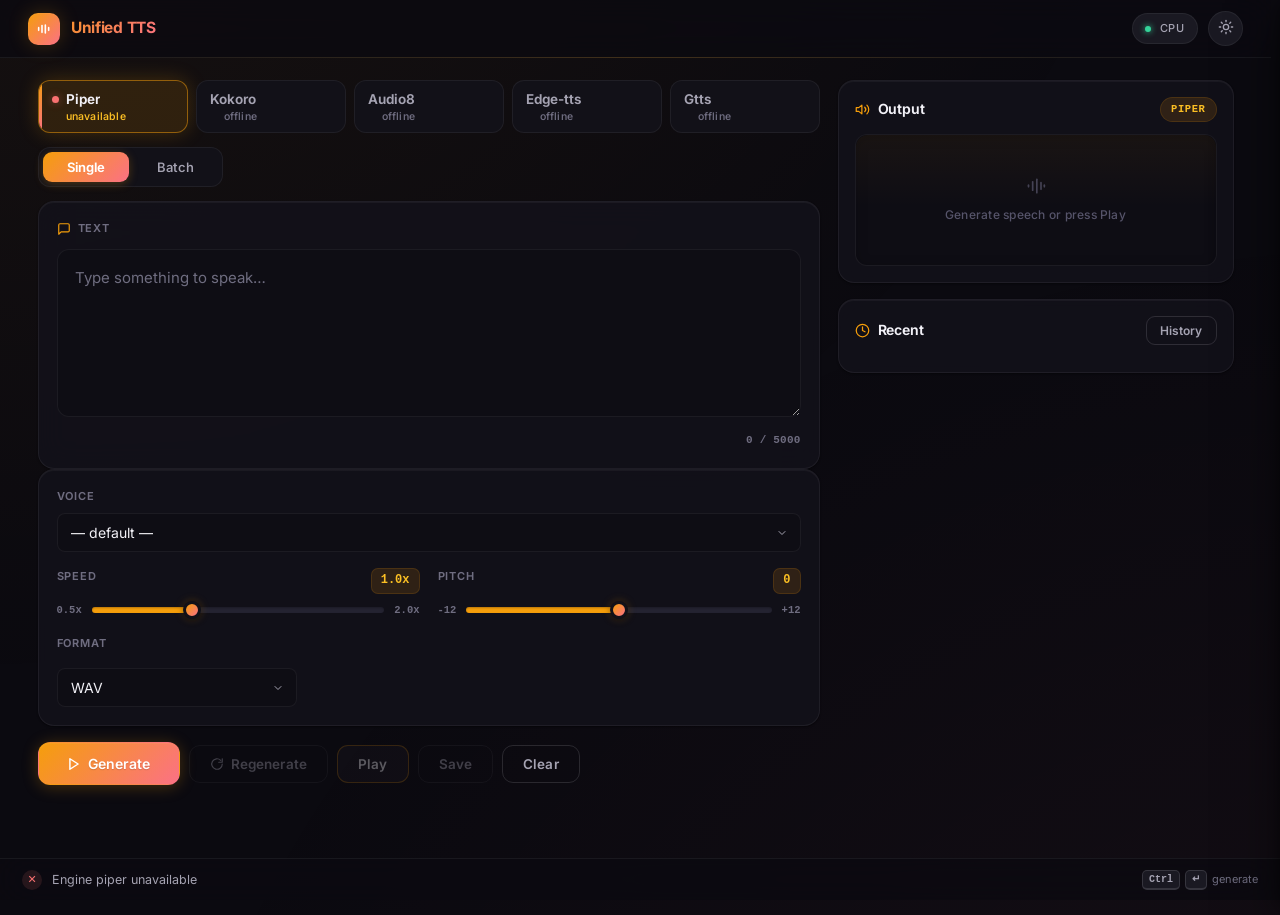
==== commit 82259374: "Add Docker support, CI workflow, and test suite - Add Dockerfile, .dockerignore and GitHub Actions C" ====
--- a/templates/index.html
+++ b/templates/index.html
@@ -3,7 +3,14 @@
 <head>
 <meta charset="UTF-8">
 <meta name="viewport" content="width=device-width, initial-scale=1.0">
-<meta name="theme-color" content="#0a0a0c">
+<meta name="theme-color" content="#0b0a10">
+<script>
+// Apply the persisted theme before first paint to avoid a flash.
+try {
+  var t = localStorage.getItem('tts-theme');
+  if (t) document.documentElement.setAttribute('data-theme', t);
+} catch (e) {}
+</script>
 <link rel="icon" href="data:image/svg+xml,%3Csvg xmlns='http://www.w3.org/2000/svg' viewBox='0 0 32 32'%3E%3Cdefs%3E%3ClinearGradient id='g' x1='0' y1='0' x2='1' y2='1'%3E%3Cstop offset='0' stop-color='%23f59e0b'/%3E%3Cstop offset='1' stop-color='%23fb7185'/%3E%3C/linearGradient%3E%3C/defs%3E%3Crect width='32' height='32' rx='8' fill='url(%23g)'/%3E%3Cg fill='none' stroke='white' stroke-width='2.4' stroke-linecap='round'%3E%3Cpath d='M7 18v-4'/%3E%3Cpath d='M12 20v-8'/%3E%3Cpath d='M17 21v-10'/%3E%3Cpath d='M22 18v-4'/%3E%3Cpath d='M27 20v-8'/%3E%3C/g%3E%3C/svg%3E">
 <title>Unified TTS</title>
 <link rel="preconnect" href="https://fonts.googleapis.com">
@@ -216,6 +223,7 @@
     <span class="status-msg" id="statusMsg" aria-live="polite">Ready</span>
   </div>
   <div class="status-right" id="onlineIndicator"></div>
+  <div class="status-hint" aria-hidden="true"><kbd>Ctrl</kbd><kbd>↵</kbd> generate</div>
 </div>
 
 <!-- History panel -->
--- a/static/style.css
+++ b/static/style.css
@@ -1,34 +1,35 @@
-/* ─────────────────────────────────────────────────────────────────────
-   Unified TTS — "Warm Studio" Design System
-   Neutral charcoal + amber accent (no blue hues)
-   ───────────────────────────────────────────────────────────────────── */
+/* ═══════════════════════════════════════════════════════════════════════
+   Unified TTS — "Warm Studio" Design System v2
+   Deep warm charcoal + amber→rose accent. One primary action per view,
+   quiet surfaces, accent reserved for interaction and state.
+   ═══════════════════════════════════════════════════════════════════════ */
 
 /* ══ Design Tokens ═══════════════════════════════════════════════════ */
 :root {
   color-scheme: dark;
 
-  /* Backgrounds — neutral warm charcoal, layered elevation */
-  --bg-void: #0a0a0c;
-  --bg-primary: #131316;
-  --bg-surface: #1b1b1f;
-  --bg-elevated: #26262c;
-  --bg-inset: #0e0e11;
-  --bg-card: rgba(19, 19, 22, 0.72);
-  --bg-glass: rgba(10, 10, 12, 0.85);
+  /* Backgrounds — layered warm charcoal */
+  --bg-void: #0b0a10;
+  --bg-primary: #121118;
+  --bg-surface: #1a1922;
+  --bg-elevated: #242331;
+  --bg-inset: #0e0d14;
+  --bg-card: rgba(20, 19, 27, 0.78);
+  --bg-glass: rgba(11, 10, 16, 0.82);
 
   /* Borders */
-  --border-subtle: rgba(255, 255, 255, 0.07);
-  --border-default: rgba(212, 212, 216, 0.16);
-  --border-strong: rgba(245, 158, 11, 0.55);
-  --border-glow: rgba(245, 158, 11, 0.15);
-
-  /* Accent — amber / orange / rose sunset */
+  --border-subtle: rgba(255, 255, 255, 0.06);
+  --border-default: rgba(226, 224, 235, 0.14);
+  --border-strong: rgba(245, 158, 11, 0.5);
+  --border-glow: rgba(245, 158, 11, 0.14);
+
+  /* Accent — amber / rose */
   --accent: #f59e0b;
   --accent-light: #fbbf24;
-  --accent-dim: rgba(245, 158, 11, 0.14);
-  --accent-glow: rgba(245, 158, 11, 0.28);
+  --accent-dim: rgba(245, 158, 11, 0.13);
+  --accent-glow: rgba(245, 158, 11, 0.26);
   --accent-gradient: linear-gradient(135deg, #f59e0b 0%, #fb7185 100%);
-  --accent-gradient-hover: linear-gradient(135deg, #d97706 0%, #f43f5e 100%);
+  --accent-gradient-hover: linear-gradient(135deg, #fbbf24 0%, #fb7185 100%);
 
   /* Semantic */
   --success: #34d399;
@@ -42,60 +43,62 @@
   --green: #34d399;
 
   /* Text */
-  --text-primary: #f4f4f6;
-  --text-secondary: #a1a1aa;
-  --text-muted: #71717a;
+  --text-primary: #f2f1f7;
+  --text-secondary: #a5a3b2;
+  --text-muted: #6f6d80;
   --text-inverse: #1c1917;
 
   /* Radius */
-  --radius-sm: 7px;
-  --radius-md: 11px;
-  --radius-lg: 15px;
+  --radius-sm: 8px;
+  --radius-md: 12px;
+  --radius-lg: 16px;
   --radius-xl: 22px;
   --radius-full: 9999px;
 
   /* Shadows */
-  --shadow-sm: 0 1px 2px rgba(0, 0, 0, 0.5);
-  --shadow-md: 0 4px 12px rgba(0, 0, 0, 0.45), 0 1px 3px rgba(0, 0, 0, 0.4);
-  --shadow-lg: 0 12px 32px rgba(0, 0, 0, 0.55), 0 2px 8px rgba(0, 0, 0, 0.4);
-  --shadow-glow: 0 0 18px rgba(245, 158, 11, 0.25);
+  --shadow-sm: 0 1px 2px rgba(0, 0, 0, 0.4);
+  --shadow-md: 0 6px 16px rgba(0, 0, 0, 0.4), 0 2px 4px rgba(0, 0, 0, 0.3);
+  --shadow-lg: 0 20px 48px rgba(0, 0, 0, 0.55), 0 4px 12px rgba(0, 0, 0, 0.4);
+  --shadow-glow: 0 0 20px rgba(245, 158, 11, 0.22);
   --shadow-focus: 0 0 0 3px rgba(245, 158, 11, 0.22);
+  --highlight-inset: inset 0 1px 0 rgba(255, 255, 255, 0.045);
 
   /* Font */
   --font: 'Inter', 'Segoe UI', system-ui, -apple-system, sans-serif;
   --font-mono: ui-monospace, 'SF Mono', 'Cascadia Mono', 'Roboto Mono', monospace;
-  --transition: 160ms cubic-bezier(0.4, 0, 0.2, 1);
-  --transition-slow: 320ms cubic-bezier(0.4, 0, 0.2, 1);
-
-  /* Visualizer */
-  --viz-bg: #0e0e11;
+  --transition: 170ms cubic-bezier(0.4, 0, 0.2, 1);
+  --transition-slow: 340ms cubic-bezier(0.4, 0, 0.2, 1);
+  --spring: 420ms cubic-bezier(0.34, 1.4, 0.64, 1);
+
+  /* Visualizer (read by app.js via getComputedStyle — keep names) */
+  --viz-bg: #0e0d14;
   --viz-bar-a: #fbbf24;
   --viz-bar-b: #fb7185;
   --viz-glow: rgba(251, 191, 36, 0.30);
-  --viz-idle: #52525b;
+  --viz-idle: #56546a;
 }
 
 /* ══ Light Theme ═════════════════════════════════════════════════════ */
 [data-theme="light"] {
   color-scheme: light;
 
-  --bg-void: #f7f6f3;
+  --bg-void: #f6f4ef;
   --bg-primary: #ffffff;
-  --bg-surface: #efeee9;
+  --bg-surface: #f0eee8;
   --bg-elevated: #ffffff;
-  --bg-inset: #f2f1ec;
-  --bg-card: rgba(255, 255, 255, 0.86);
-  --bg-glass: rgba(255, 255, 255, 0.88);
-
-  --border-subtle: rgba(15, 13, 9, 0.08);
-  --border-default: rgba(15, 13, 9, 0.14);
-  --border-strong: rgba(217, 119, 6, 0.5);
-  --border-glow: rgba(217, 119, 6, 0.12);
-
-  --accent: #d97706;
-  --accent-light: #b45309;
-  --accent-dim: rgba(217, 119, 6, 0.09);
-  --accent-glow: rgba(217, 119, 6, 0.22);
+  --bg-inset: #f3f1eb;
+  --bg-card: rgba(255, 255, 255, 0.88);
+  --bg-glass: rgba(255, 255, 255, 0.86);
+
+  --border-subtle: rgba(28, 22, 12, 0.07);
+  --border-default: rgba(28, 22, 12, 0.14);
+  --border-strong: rgba(180, 83, 9, 0.5);
+  --border-glow: rgba(180, 83, 9, 0.12);
+
+  --accent: #b45309;
+  --accent-light: #92400e;
+  --accent-dim: rgba(180, 83, 9, 0.09);
+  --accent-glow: rgba(180, 83, 9, 0.2);
   --accent-gradient: linear-gradient(135deg, #d97706 0%, #e11d48 100%);
   --accent-gradient-hover: linear-gradient(135deg, #b45309 0%, #be123c 100%);
 
@@ -103,21 +106,22 @@
   --success-dim: rgba(5, 150, 105, 0.1);
   --error: #dc2626;
   --error-dim: rgba(220, 38, 38, 0.08);
-  --warning: #d97706;
-  --warning-dim: rgba(217, 119, 6, 0.1);
+  --warning: #b45309;
+  --warning-dim: rgba(180, 83, 9, 0.1);
   --green: #059669;
 
-  --text-primary: #1c1917;
-  --text-secondary: #57534e;
-  --text-muted: #78716c;
+  --text-primary: #201d17;
+  --text-secondary: #5b554b;
+  --text-muted: #8a8478;
   --text-inverse: #ffffff;
 
-  --shadow-sm: 0 1px 2px rgba(15, 13, 9, 0.06);
-  --shadow-md: 0 4px 12px rgba(15, 13, 9, 0.08);
-  --shadow-lg: 0 12px 32px rgba(15, 13, 9, 0.12);
-  --shadow-focus: 0 0 0 3px rgba(217, 119, 6, 0.18);
-
-  --viz-bg: #f2f1ec;
+  --shadow-sm: 0 1px 2px rgba(28, 22, 12, 0.05);
+  --shadow-md: 0 6px 16px rgba(28, 22, 12, 0.08), 0 2px 4px rgba(28, 22, 12, 0.05);
+  --shadow-lg: 0 20px 48px rgba(28, 22, 12, 0.14), 0 4px 12px rgba(28, 22, 12, 0.08);
+  --shadow-focus: 0 0 0 3px rgba(180, 83, 9, 0.16);
+  --highlight-inset: inset 0 1px 0 rgba(255, 255, 255, 0.7);
+
+  --viz-bg: #f3f1eb;
   --viz-bar-a: #d97706;
   --viz-bar-b: #e11d48;
   --viz-glow: rgba(217, 119, 6, 0.25);
@@ -137,12 +141,13 @@
   overflow-x: hidden;
   -webkit-font-smoothing: antialiased;
   -moz-osx-font-smoothing: grayscale;
+  transition: background var(--transition-slow), color var(--transition-slow);
 }
 
 /* Scrollbar */
-::-webkit-scrollbar { width: 8px; height: 8px; }
+::-webkit-scrollbar { width: 9px; height: 9px; }
 ::-webkit-scrollbar-track { background: transparent; }
-::-webkit-scrollbar-thumb { background: var(--border-default); border-radius: 4px; border: 2px solid transparent; background-clip: padding-box; }
+::-webkit-scrollbar-thumb { background: var(--border-default); border-radius: 5px; border: 2px solid transparent; background-clip: padding-box; }
 ::-webkit-scrollbar-thumb:hover { background: var(--accent); border: 2px solid transparent; background-clip: padding-box; }
 
 /* Selection */
@@ -163,15 +168,15 @@
   left: -50%;
   width: 200%;
   height: 200%;
-  background: radial-gradient(ellipse at 30% 20%, rgba(245, 158, 11, 0.06) 0%, transparent 50%),
-              radial-gradient(ellipse at 70% 80%, rgba(251, 113, 133, 0.04) 0%, transparent 50%);
+  background: radial-gradient(ellipse at 25% 0%, rgba(245, 158, 11, 0.07) 0%, transparent 45%),
+              radial-gradient(ellipse at 80% 100%, rgba(251, 113, 133, 0.05) 0%, transparent 45%);
   pointer-events: none;
   z-index: 0;
 }
 
 [data-theme="light"] body::before {
-  background: radial-gradient(ellipse at 30% 20%, rgba(217, 119, 6, 0.06) 0%, transparent 50%),
-              radial-gradient(ellipse at 70% 80%, rgba(225, 29, 72, 0.04) 0%, transparent 50%);
+  background: radial-gradient(ellipse at 25% 0%, rgba(217, 119, 6, 0.07) 0%, transparent 45%),
+              radial-gradient(ellipse at 80% 100%, rgba(225, 29, 72, 0.04) 0%, transparent 45%);
 }
 
 /* ══ Header ══════════════════════════════════════════════════════════ */
@@ -180,22 +185,33 @@
   align-items: center;
   justify-content: space-between;
   padding: 0 28px;
-  height: 56px;
+  height: 58px;
   background: var(--bg-glass);
   backdrop-filter: blur(20px) saturate(1.8);
   -webkit-backdrop-filter: blur(20px) saturate(1.8);
   border-bottom: 1px solid var(--border-subtle);
-  box-shadow: var(--shadow-sm);
   position: sticky;
   top: 0;
   z-index: 100;
 }
 
+header::after {
+  content: '';
+  position: absolute;
+  left: 0;
+  right: 0;
+  bottom: -1px;
+  height: 1px;
+  background: linear-gradient(90deg, transparent 5%, var(--border-strong) 50%, transparent 95%);
+  opacity: 0.35;
+  pointer-events: none;
+}
+
 .brand {
   display: flex;
   align-items: center;
-  gap: 10px;
-  font-size: 15px;
+  gap: 11px;
+  font-size: 15.5px;
   font-weight: 700;
   letter-spacing: -0.02em;
   background: var(--accent-gradient);
@@ -205,15 +221,15 @@
 }
 
 .brand-icon {
-  width: 30px;
-  height: 30px;
+  width: 32px;
+  height: 32px;
   background: var(--accent-gradient);
-  border-radius: var(--radius-lg);
+  border-radius: 10px;
   display: flex;
   align-items: center;
   justify-content: center;
   -webkit-text-fill-color: white;
-  box-shadow: var(--shadow-glow);
+  box-shadow: var(--shadow-glow), var(--highlight-inset);
   flex-shrink: 0;
 }
 
@@ -222,13 +238,14 @@
 .device-badge {
   font-size: 11px;
   font-weight: 500;
-  padding: 5px 12px 5px 26px;
+  padding: 6px 13px 6px 27px;
   border-radius: var(--radius-full);
-  background: var(--bg-elevated);
+  background: var(--bg-surface);
   color: var(--text-secondary);
   border: 1px solid var(--border-subtle);
   letter-spacing: 0.3px;
   position: relative;
+  white-space: nowrap;
 }
 
 .device-badge::before {
@@ -247,16 +264,16 @@
 
 @keyframes pulse {
   0%, 100% { opacity: 1; }
-  50% { opacity: 0.45; }
+  50% { opacity: 0.4; }
 }
 
 /* ══ Theme Toggle ════════════════════════════════════════════════════ */
 .mode-btn {
-  background: var(--bg-elevated);
+  background: var(--bg-surface);
   border: 1px solid var(--border-subtle);
   color: var(--text-secondary);
-  width: 34px;
-  height: 34px;
+  width: 35px;
+  height: 35px;
   border-radius: var(--radius-full);
   cursor: pointer;
   transition: all var(--transition);
@@ -268,88 +285,123 @@
   border-color: var(--accent);
   color: var(--accent-light);
   box-shadow: var(--shadow-glow);
+  transform: rotate(12deg);
 }
 
 /* ══ Main Layout ═════════════════════════════════════════════════════ */
 main {
   position: relative;
   z-index: 1;
-  max-width: 1180px;
+  max-width: 1240px;
   margin: 0 auto;
-  padding: var(--space-5, 24px) 20px 140px;
+  padding: 22px 22px 130px;
 }
 
 /* ══ Workspace: two-column studio layout ═════════════════════════════ */
 .workspace {
   display: grid;
-  grid-template-columns: minmax(0, 1fr) 400px;
-  gap: 20px;
+  grid-template-columns: minmax(0, 1fr) 396px;
+  gap: 18px;
   align-items: start;
 }
 
 .workspace-main { min-width: 0; }
-.workspace-side { min-width: 0; display: flex; flex-direction: column; gap: 16px; position: sticky; top: 76px; }
-
-/* ══ Engine Tabs (cards) ═════════════════════════════════════════════ */
+.workspace-side {
+  min-width: 0;
+  display: flex;
+  flex-direction: column;
+  gap: 16px;
+  position: sticky;
+  top: 78px;
+}
+
+/* ══ Engine Tabs ═════════════════════════════════════════════════════ */
 .engine-tabs {
-  display: grid;
-  grid-template-columns: repeat(auto-fit, minmax(128px, 1fr));
+  display: flex;
+  flex-wrap: wrap;
   gap: 8px;
-  margin-bottom: 20px;
-  padding: 8px;
+  margin-bottom: 14px;
+}
+
+.engine-tab {
+  flex: 1 1 112px;
+  min-width: 0;
+  padding: 10px 13px 9px;
+  border-radius: var(--radius-md);
+  border: 1px solid var(--border-subtle);
   background: var(--bg-primary);
-  border-radius: var(--radius-lg);
-  border: 1px solid var(--border-subtle);
-}
-
-.engine-tab {
-  padding: 10px 12px;
-  border-radius: var(--radius-md);
-  border: 1px solid transparent;
-  background: transparent;
   color: var(--text-secondary);
   cursor: pointer;
   font-family: var(--font);
-  transition: all var(--transition);
+  transition: border-color var(--transition), background var(--transition),
+              color var(--transition), transform var(--transition), box-shadow var(--transition);
   display: flex;
   flex-direction: column;
   align-items: flex-start;
-  gap: 4px;
+  gap: 3px;
   text-align: left;
+  position: relative;
+  overflow: hidden;
+}
+
+.engine-tab::before {
+  content: '';
+  position: absolute;
+  left: 0;
+  top: 0;
+  bottom: 0;
+  width: 3px;
+  background: var(--accent-gradient);
+  opacity: 0;
+  transition: opacity var(--transition);
 }
 
 .engine-tab:hover {
   color: var(--text-primary);
   background: var(--bg-surface);
+  border-color: var(--border-default);
+  transform: translateY(-1px);
 }
 
 .engine-tab.active {
   background: var(--accent-dim);
   color: var(--text-primary);
   border-color: var(--border-strong);
-}
+  box-shadow: var(--shadow-glow);
+}
+
+.engine-tab.active::before { opacity: 1; }
 
 .engine-tab-top {
   display: flex;
   align-items: center;
   gap: 7px;
-  font-size: 13px;
-  font-weight: 600;
+  font-size: 13.5px;
+  font-weight: 650;
+  width: 100%;
+}
+
+.engine-tab-name {
+  overflow: hidden;
+  text-overflow: ellipsis;
+  white-space: nowrap;
 }
 
 .engine-tab-name::first-letter { text-transform: uppercase; }
 
 .engine-tab-meta {
   font-size: 10.5px;
-  font-weight: 500;
+  font-weight: 550;
   color: var(--text-muted);
   letter-spacing: 0.2px;
+  padding-left: 14px;
 }
 
 .engine-tab.active .engine-tab-meta { color: var(--accent-light); }
 
 .engine-tab .online-dot,
-.engine-tab .error-dot {
+.engine-tab .error-dot,
+.engine-tab .download-dot {
   width: 7px;
   height: 7px;
   border-radius: 50%;
@@ -359,19 +411,79 @@
 
 .engine-tab .online-dot {
   background: var(--success);
-  box-shadow: 0 0 8px rgba(52, 211, 153, 0.5);
+  box-shadow: 0 0 8px rgba(52, 211, 153, 0.55);
 }
 
 .engine-tab .error-dot {
   background: var(--error);
-  box-shadow: 0 0 8px rgba(248, 113, 113, 0.4);
+  box-shadow: 0 0 8px rgba(248, 113, 113, 0.45);
+}
+
+/* ══ Model Download Panel ════════════════════════════════════════════ */
+.model-panel {
+  margin-bottom: 14px;
+  padding: 11px 14px;
+  background: var(--bg-primary);
+  border: 1px solid var(--border-subtle);
+  border-left: 3px solid var(--accent);
+  border-radius: var(--radius-md);
+}
+
+.model-panel-row {
+  display: flex;
+  align-items: center;
+  gap: 12px;
+}
+
+.model-panel-info {
+  flex: 1;
+  min-width: 0;
+  display: flex;
+  flex-direction: column;
+  gap: 1px;
+}
+
+.model-panel-title {
+  font-size: 12.5px;
+  font-weight: 650;
+  color: var(--text-primary);
+}
+
+.model-panel-sub {
+  font-size: 11px;
+  color: var(--text-muted);
+}
+
+.progress-track {
+  height: 6px;
+  margin-top: 10px;
+  border-radius: var(--radius-full);
+  background: var(--bg-inset);
+  border: 1px solid var(--border-subtle);
+  overflow: hidden;
+}
+
+.progress-fill {
+  height: 100%;
+  width: 0;
+  border-radius: var(--radius-full);
+  background: var(--accent-gradient);
+  box-shadow: 0 0 10px var(--accent-glow);
+  transition: width 0.4s ease;
+}
+
+.model-panel-status {
+  margin-top: 6px;
+  font-size: 11px;
+  color: var(--text-muted);
+  min-height: 14px;
 }
 
 /* ══ Mode Tabs (segmented control) ═══════════════════════════════════ */
 .mode-tabs {
   display: flex;
   gap: 4px;
-  margin-bottom: 16px;
+  margin-bottom: 14px;
   background: var(--bg-primary);
   border-radius: var(--radius-md);
   padding: 4px;
@@ -380,14 +492,14 @@
 }
 
 .mode-tab {
-  padding: 7px 22px;
-  border-radius: 8px;
+  padding: 7px 24px;
+  border-radius: 9px;
   border: none;
   background: transparent;
   color: var(--text-secondary);
   cursor: pointer;
   font-size: 13px;
-  font-weight: 500;
+  font-weight: 550;
   font-family: var(--font);
   transition: all var(--transition);
 }
@@ -395,10 +507,10 @@
 .mode-tab:hover { color: var(--text-primary); }
 
 .mode-tab.active {
-  background: var(--bg-elevated);
-  color: var(--text-primary);
-  font-weight: 600;
-  box-shadow: var(--shadow-sm);
+  background: var(--accent-gradient);
+  color: #fff;
+  font-weight: 650;
+  box-shadow: 0 2px 10px var(--accent-glow);
 }
 
 /* ══ Card Wrapper ════════════════════════════════════════════════════ */
@@ -408,24 +520,28 @@
   border-radius: var(--radius-lg);
   padding: 18px;
   margin-bottom: 14px;
+  box-shadow: var(--shadow-sm), var(--highlight-inset);
   backdrop-filter: blur(14px);
   -webkit-backdrop-filter: blur(14px);
-  transition: border-color var(--transition);
+  transition: border-color var(--transition), box-shadow var(--transition);
 }
 
 .card:hover { border-color: var(--border-default); }
-.card:focus-within { border-color: var(--border-strong); }
+.card:focus-within {
+  border-color: var(--border-strong);
+  box-shadow: var(--shadow-md), 0 0 0 1px var(--border-glow);
+}
 
 .section-label {
   display: flex;
   align-items: center;
   gap: 7px;
   font-size: 11px;
-  font-weight: 600;
+  font-weight: 650;
   text-transform: uppercase;
-  letter-spacing: 0.8px;
-  color: var(--text-muted);
-  margin-bottom: 10px;
+  letter-spacing: 0.9px;
+  color: var(--text-muted);
+  margin-bottom: 11px;
 }
 
 .section-label svg { color: var(--accent); }
@@ -435,34 +551,35 @@
 
 .text-section textarea {
   width: 100%;
-  min-height: 150px;
-  padding: 14px 16px;
-  border-radius: 10px;
-  border: 1px solid transparent;
+  min-height: 168px;
+  padding: 15px 17px;
+  border-radius: var(--radius-md);
+  border: 1px solid var(--border-subtle);
   background: var(--bg-inset);
   color: var(--text-primary);
   font-family: var(--font);
-  font-size: 14.5px;
-  line-height: 1.7;
+  font-size: 15px;
+  line-height: 1.75;
   resize: vertical;
-  transition: border-color var(--transition), box-shadow var(--transition);
+  transition: border-color var(--transition), box-shadow var(--transition), background var(--transition);
 }
 
 .text-section textarea:focus {
   outline: none;
   border-color: var(--accent);
-  box-shadow: 0 0 0 3px var(--accent-dim);
+  box-shadow: var(--shadow-focus);
+  background: var(--bg-primary);
 }
 
 .text-section textarea::placeholder { color: var(--text-muted); }
 
 .char-count {
-  text-align: right;
+  display: flex;
+  justify-content: flex-end;
   font-size: 11px;
-  font-weight: 500;
-  color: var(--text-muted);
-  padding-top: 8px;
-  padding-right: 2px;
+  font-weight: 550;
+  color: var(--text-muted);
+  padding-top: 9px;
   letter-spacing: 0.2px;
   font-family: var(--font-mono);
   font-variant-numeric: tabular-nums;
@@ -472,7 +589,7 @@
 .controls {
   display: grid;
   grid-template-columns: 1fr 1fr;
-  gap: 14px;
+  gap: 16px 18px;
   margin-bottom: 16px;
 }
 
@@ -482,9 +599,9 @@
 .speed-header label {
   display: block;
   font-size: 11px;
-  font-weight: 600;
+  font-weight: 650;
   text-transform: uppercase;
-  letter-spacing: 0.8px;
+  letter-spacing: 0.9px;
   color: var(--text-muted);
   margin-bottom: 8px;
 }
@@ -497,10 +614,29 @@
 
 .voice-row select { flex: 1; min-width: 0; }
 
+/* Format sits on its own row with a comfortably-sized select */
+.format-group { grid-column: 1 / -1; }
+.format-select { max-width: 240px; }
+
+.control-group select:focus,
+.format-select select:focus,
+.download-voice:focus {
+  outline: none;
+  border-color: var(--accent);
+  box-shadow: var(--shadow-focus);
+}
+
+.control-group select:hover,
+.format-select select:hover,
+.download-voice:hover {
+  border-color: var(--border-default);
+}
+
 .control-group select,
-.format-select select {
+.format-select select,
+.download-voice {
   width: 100%;
-  padding: 10px 36px 10px 12px;
+  padding: 10px 36px 10px 13px;
   border-radius: var(--radius-sm);
   border: 1px solid var(--border-subtle);
   background-color: var(--bg-inset);
@@ -510,28 +646,34 @@
   cursor: pointer;
   transition: border-color var(--transition), box-shadow var(--transition);
   appearance: none;
-  background-image: url("data:image/svg+xml,%3Csvg xmlns='http://www.w3.org/2000/svg' width='12' height='12' viewBox='0 0 24 24' fill='none' stroke='%23a1a1aa' stroke-width='2' stroke-linecap='round' stroke-linejoin='round'%3E%3Cpolyline points='6 9 12 15 18 9'%3E%3C/polyline%3E%3C/svg%3E");
+  -webkit-appearance: none;
+  background-image: url("data:image/svg+xml,%3Csvg xmlns='http://www.w3.org/2000/svg' width='12' height='12' viewBox='0 0 24 24' fill='none' stroke='%23a5a3b2' stroke-width='2' stroke-linecap='round' stroke-linejoin='round'%3E%3Cpolyline points='6 9 12 15 18 9'%3E%3C/polyline%3E%3C/svg%3E");
   background-repeat: no-repeat;
   background-position: right 12px center;
 }
 
+.download-voice {
+  width: auto;
+  max-width: 220px;
+  height: 34px;
+  padding: 4px 32px 4px 12px;
+  font-size: 12px;
+  flex-shrink: 0;
+}
+
 [data-theme="light"] .control-group select,
-[data-theme="light"] .format-select select {
-  background-image: url("data:image/svg+xml,%3Csvg xmlns='http://www.w3.org/2000/svg' width='12' height='12' viewBox='0 0 24 24' fill='none' stroke='%2357534e' stroke-width='2' stroke-linecap='round' stroke-linejoin='round'%3E%3Cpolyline points='6 9 12 15 18 9'%3E%3C/polyline%3E%3C/svg%3E");
+[data-theme="light"] .format-select select,
+[data-theme="light"] .param-row select,
+[data-theme="light"] .download-voice {
+  background-image: url("data:image/svg+xml,%3Csvg xmlns='http://www.w3.org/2000/svg' width='12' height='12' viewBox='0 0 24 24' fill='none' stroke='%235b554b' stroke-width='2' stroke-linecap='round' stroke-linejoin='round'%3E%3Cpolyline points='6 9 12 15 18 9'%3E%3C/polyline%3E%3C/svg%3E");
 }
 
 .control-group select:focus,
-.format-select select:focus {
-  outline: none;
-  border-color: var(--accent);
-  box-shadow: 0 0 0 3px var(--accent-dim);
-}
-
 .voice-preview-btn {
-  padding: 9px 16px;
+  padding: 9px 15px;
   border-radius: var(--radius-sm);
   border: 1px solid var(--border-subtle);
-  background: var(--bg-elevated);
+  background: var(--bg-surface);
   color: var(--text-secondary);
   cursor: pointer;
   font-size: 12px;
@@ -562,11 +704,12 @@
 .speed-value {
   font-size: 12px;
   color: var(--accent-light);
-  font-weight: 600;
+  font-weight: 650;
   font-family: var(--font-mono);
   font-variant-numeric: tabular-nums;
   background: var(--accent-dim);
-  padding: 2px 8px;
+  border: 1px solid var(--border-glow);
+  padding: 2px 9px;
   border-radius: 7px;
 }
 
@@ -576,51 +719,52 @@
   gap: 10px;
   font-size: 10.5px;
   color: var(--text-muted);
-  font-weight: 500;
+  font-weight: 550;
   font-family: var(--font-mono);
   font-variant-numeric: tabular-nums;
 }
 
 .speed-slider-wrap input[type="range"] {
   flex: 1;
-  height: 5px;
+  height: 6px;
   border-radius: var(--radius-full);
   background: linear-gradient(90deg, var(--accent) var(--fill, 50%), var(--bg-elevated) var(--fill, 50%));
   outline: none;
   cursor: pointer;
   appearance: none;
   -webkit-appearance: none;
+  box-shadow: inset 0 1px 2px rgba(0, 0, 0, 0.25);
 }
 
 .speed-slider-wrap input[type="range"]::-webkit-slider-thumb {
   appearance: none;
   -webkit-appearance: none;
-  width: 17px;
-  height: 17px;
+  width: 18px;
+  height: 18px;
+  border-radius: 50%;
+  background: var(--accent-gradient);
+  border: 3px solid var(--bg-primary);
+  box-shadow: 0 1px 6px rgba(0, 0, 0, 0.4), 0 0 10px var(--accent-glow);
+  cursor: pointer;
+  transition: transform var(--transition), box-shadow var(--transition);
+}
+
+.speed-slider-wrap input[type="range"]::-webkit-slider-thumb:hover {
+  transform: scale(1.15);
+  box-shadow: 0 1px 6px rgba(0, 0, 0, 0.4), 0 0 16px var(--accent-glow);
+}
+
+.speed-slider-wrap input[type="range"]::-webkit-slider-thumb:active {
+  transform: scale(1.05);
+}
+
+.speed-slider-wrap input[type="range"]::-moz-range-thumb {
+  width: 18px;
+  height: 18px;
   border-radius: 50%;
   background: var(--accent);
   border: 3px solid var(--bg-primary);
-  box-shadow: 0 0 8px var(--accent-glow);
-  cursor: pointer;
-  transition: transform var(--transition), box-shadow var(--transition);
-}
-
-.speed-slider-wrap input[type="range"]::-webkit-slider-thumb:hover {
-  transform: scale(1.12);
-  box-shadow: 0 0 14px var(--accent-glow);
-}
-
-.speed-slider-wrap input[type="range"]::-webkit-slider-thumb:active {
-  transform: scale(1.12);
-}
-
-.speed-slider-wrap input[type="range"]::-moz-range-thumb {
-  width: 17px;
-  height: 17px;
-  border-radius: 50%;
-  background: var(--accent);
-  border: 3px solid var(--bg-primary);
-  box-shadow: 0 0 8px var(--accent-glow);
+  box-shadow: 0 1px 6px rgba(0, 0, 0, 0.4), 0 0 10px var(--accent-glow);
   cursor: pointer;
 }
 
@@ -631,16 +775,20 @@
 /* ══ Actions ═════════════════════════════════════════════════════════ */
 .actions {
   display: flex;
-  gap: 10px;
+  gap: 9px;
   margin-bottom: 0;
   flex-wrap: wrap;
-}
+  align-items: center;
+}
+
+/* Models sits apart on the left; generation cluster flows right */
+#modelsBtn { margin-right: auto; }
 
 .btn {
-  padding: 11px 22px;
-  border-radius: var(--radius-md);
-  border: 1px solid var(--border-subtle);
-  background: var(--bg-elevated);
+  padding: 10px 20px;
+  border-radius: 11px;
+  border: 1px solid var(--border-subtle);
+  background: var(--bg-surface);
   color: var(--text-secondary);
   cursor: pointer;
   font-size: 13.5px;
@@ -651,33 +799,41 @@
   display: inline-flex;
   align-items: center;
   justify-content: center;
-  gap: 6px;
+  gap: 7px;
   white-space: nowrap;
 }
 
 .btn:hover:not(:disabled) {
   border-color: var(--border-strong);
   color: var(--text-primary);
-  background: var(--bg-surface);
+  background: var(--bg-elevated);
   transform: translateY(-1px);
   box-shadow: var(--shadow-md);
 }
 
-.btn:active:not(:disabled) { transform: translateY(0) scale(0.99); }
-
-.btn:disabled { opacity: 0.38; cursor: not-allowed; transform: none; }
+.btn:active:not(:disabled) { transform: translateY(0) scale(0.98); }
+
+.btn:disabled { opacity: 0.35; cursor: not-allowed; transform: none; box-shadow: none; }
 
 .btn-primary {
   background: var(--accent-gradient);
   border-color: transparent;
   color: #fff;
-  box-shadow: 0 2px 14px var(--accent-glow);
+  box-shadow: 0 2px 16px var(--accent-glow), var(--highlight-inset);
+  text-shadow: 0 1px 1px rgba(0, 0, 0, 0.15);
 }
 
 .btn-primary:hover:not(:disabled) {
   background: var(--accent-gradient-hover);
-  box-shadow: 0 4px 20px var(--accent-glow);
+  box-shadow: 0 4px 24px var(--accent-glow), var(--highlight-inset);
   color: #fff;
+}
+
+/* Hero CTA: the one unmistakable action */
+#generateBtn, #batchGenerateBtn {
+  padding: 12px 28px;
+  font-size: 14px;
+  border-radius: 12px;
 }
 
 /* Loading spinner state (toggled by JS) — must come after :disabled */
@@ -735,7 +891,7 @@
   box-shadow: none;
 }
 
-.btn-small { padding: 6px 12px; font-size: 12px; }
+.btn-small { padding: 6px 13px; font-size: 12px; border-radius: 9px; }
 
 /* ══ Output Panel ════════════════════════════════════════════════════ */
 .output-card {
@@ -743,6 +899,7 @@
   border: 1px solid var(--border-subtle);
   border-radius: var(--radius-lg);
   padding: 16px;
+  box-shadow: var(--shadow-sm), var(--highlight-inset);
   backdrop-filter: blur(14px);
   -webkit-backdrop-filter: blur(14px);
 }
@@ -765,31 +922,33 @@
 .output-title h2,
 .output-title h3 {
   font-size: 14px;
-  font-weight: 600;
+  font-weight: 650;
   letter-spacing: -0.01em;
 }
 
 .output-engine {
-  font-size: 11px;
-  font-weight: 600;
-  letter-spacing: 0.4px;
+  font-size: 10.5px;
+  font-weight: 700;
+  letter-spacing: 0.6px;
   text-transform: uppercase;
   color: var(--accent-light);
   background: var(--accent-dim);
-  border: 1px solid var(--border-subtle);
+  border: 1px solid var(--border-glow);
   padding: 3px 10px;
   border-radius: var(--radius-full);
+  font-family: var(--font-mono);
 }
 
 /* ══ Visualizer ══════════════════════════════════════════════════════ */
 .visualizer-container {
   width: 100%;
-  height: 110px;
+  height: 132px;
   border-radius: var(--radius-md);
-  background: var(--bg-surface);
+  background: var(--viz-bg);
   overflow: hidden;
   border: 1px solid var(--border-subtle);
   position: relative;
+  box-shadow: inset 0 2px 12px rgba(0, 0, 0, 0.22);
 }
 
 .visualizer-container::after {
@@ -798,7 +957,7 @@
   inset: 0;
   border-radius: var(--radius-md);
   pointer-events: none;
-  background: linear-gradient(180deg, rgba(245, 158, 11, 0.04) 0%, transparent 60%);
+  background: linear-gradient(180deg, rgba(245, 158, 11, 0.05) 0%, transparent 55%);
 }
 
 .visualizer-hint {
@@ -808,11 +967,13 @@
   flex-direction: column;
   align-items: center;
   justify-content: center;
-  gap: 8px;
+  gap: 9px;
   pointer-events: none;
   z-index: 2;
   color: var(--viz-idle);
 }
+
+.visualizer-hint svg { opacity: 0.75; }
 
 .visualizer-hint span {
   font-size: 12px;
@@ -829,6 +990,7 @@
   background: var(--bg-surface);
   border-radius: var(--radius-md);
   border: 1px solid var(--border-subtle);
+  animation: fadeIn 260ms ease both;
 }
 
 .audio-meta {
@@ -855,6 +1017,7 @@
   border: 1px solid var(--border-subtle);
   border-radius: var(--radius-lg);
   padding: 16px;
+  box-shadow: var(--shadow-sm), var(--highlight-inset);
   backdrop-filter: blur(14px);
   -webkit-backdrop-filter: blur(14px);
 }
@@ -863,40 +1026,44 @@
   display: flex;
   justify-content: space-between;
   align-items: center;
-  margin-bottom: 10px;
-}
-
-.recent-list { display: flex; flex-direction: column; gap: 6px; max-height: 380px; overflow-y: auto; }
+  margin-bottom: 11px;
+}
+
+.recent-list { display: flex; flex-direction: column; gap: 6px; max-height: 420px; overflow-y: auto; }
 
 .recent-item {
   display: flex;
   align-items: center;
   gap: 10px;
-  padding: 8px 10px;
+  padding: 9px 11px;
   border-radius: var(--radius-md);
   background: var(--bg-surface);
   border: 1px solid var(--border-subtle);
   font-size: 12.5px;
   cursor: pointer;
-  transition: border-color var(--transition), background var(--transition);
+  transition: border-color var(--transition), background var(--transition), transform var(--transition);
   min-width: 0;
 }
 
 .recent-item:hover {
   border-color: var(--border-strong);
   background: var(--bg-elevated);
-}
+  transform: translateX(2px);
+}
+
+.recent-item:active { transform: translateX(2px) scale(0.99); }
 
 .recent-engine {
-  font-size: 9.5px;
+  font-size: 9px;
   font-weight: 700;
   text-transform: uppercase;
-  letter-spacing: 0.5px;
+  letter-spacing: 0.6px;
   color: var(--accent-light);
   background: var(--accent-dim);
-  padding: 2px 7px;
+  padding: 3px 7px;
   border-radius: var(--radius-full);
   flex-shrink: 0;
+  font-family: var(--font-mono);
 }
 
 .recent-text {
@@ -912,15 +1079,16 @@
   font-size: 11px;
   color: var(--text-muted);
   font-family: var(--font-mono);
+  font-variant-numeric: tabular-nums;
   flex-shrink: 0;
 }
 
 .recent-play {
-  width: 26px;
-  height: 26px;
+  width: 27px;
+  height: 27px;
   border-radius: 50%;
   border: 1px solid var(--border-subtle);
-  background: var(--bg-elevated);
+  background: var(--bg-inset);
   color: var(--accent-light);
   cursor: pointer;
   display: inline-flex;
@@ -934,14 +1102,17 @@
   background: var(--accent);
   border-color: var(--accent);
   color: #fff;
-  box-shadow: 0 0 10px var(--accent-glow);
+  box-shadow: 0 0 12px var(--accent-glow);
+  transform: scale(1.08);
 }
 
 .recent-empty {
-  padding: 24px 12px;
+  padding: 26px 12px;
   text-align: center;
   font-size: 12.5px;
   color: var(--text-muted);
+  border: 1px dashed var(--border-default);
+  border-radius: var(--radius-md);
 }
 
 /* ══ Status Bar ══════════════════════════════════════════════════════ */
@@ -953,8 +1124,9 @@
   display: flex;
   justify-content: space-between;
   align-items: center;
-  padding: 0 24px;
-  height: 44px;
+  gap: 16px;
+  padding: 0 22px;
+  height: 42px;
   background: var(--bg-glass);
   backdrop-filter: blur(20px) saturate(1.8);
   -webkit-backdrop-filter: blur(20px) saturate(1.8);
@@ -976,11 +1148,18 @@
   font-size: 11px;
   font-weight: 700;
   flex-shrink: 0;
+  transition: all var(--transition);
 }
 
 .status-icon.ok { color: var(--success); background: var(--success-dim); }
-.status-icon.err { color: var(--error); background: var(--error-dim); }
+.status-icon.err { color: var(--error); background: var(--error-dim); animation: shake 0.3s ease; }
 .status-icon.warn { color: var(--warning); background: var(--warning-dim); }
+
+@keyframes shake {
+  0%, 100% { transform: translateX(0); }
+  25% { transform: translateX(-2px); }
+  75% { transform: translateX(2px); }
+}
 
 .status-msg {
   white-space: nowrap;
@@ -1002,20 +1181,42 @@
   letter-spacing: 0.3px;
 }
 
+.status-hint {
+  display: flex;
+  align-items: center;
+  gap: 5px;
+  font-size: 11px;
+  color: var(--text-muted);
+  white-space: nowrap;
+}
+
+.status-hint kbd {
+  font-family: var(--font-mono);
+  font-size: 10px;
+  font-weight: 600;
+  color: var(--text-secondary);
+  background: var(--bg-surface);
+  border: 1px solid var(--border-default);
+  border-bottom-width: 2px;
+  border-radius: 5px;
+  padding: 1px 6px;
+  line-height: 1.5;
+}
+
 /* ══ History Panel ═══════════════════════════════════════════════════ */
 .history-overlay {
   position: fixed;
   inset: 0;
-  background: rgba(0, 0, 0, 0.55);
-  backdrop-filter: blur(6px);
-  -webkit-backdrop-filter: blur(6px);
+  background: rgba(4, 3, 8, 0.6);
+  backdrop-filter: blur(7px);
+  -webkit-backdrop-filter: blur(7px);
   z-index: 200;
   opacity: 0;
   pointer-events: none;
   transition: opacity var(--transition-slow);
 }
 
-[data-theme="light"] .history-overlay { background: rgba(15, 13, 9, 0.35); }
+[data-theme="light"] .history-overlay { background: rgba(28, 22, 12, 0.35); }
 
 .history-overlay.open { opacity: 1; pointer-events: all; }
 
@@ -1024,7 +1225,7 @@
   top: 0;
   right: 0;
   bottom: 0;
-  width: 420px;
+  width: 430px;
   max-width: 94vw;
   background: var(--bg-primary);
   border-left: 1px solid var(--border-subtle);
@@ -1038,18 +1239,6 @@
 
 .history-panel.open { transform: translateX(0); }
 
-.history-panel::before {
-  content: '';
-  position: absolute;
-  top: 0;
-  left: 0;
-  right: 0;
-  height: 120px;
-  background: linear-gradient(180deg, var(--accent-dim) 0%, transparent 100%);
-  pointer-events: none;
-  opacity: 0.5;
-}
-
 .history-header {
   display: flex;
   justify-content: space-between;
@@ -1062,7 +1251,7 @@
 
 .history-header h3 {
   font-size: 15px;
-  font-weight: 600;
+  font-weight: 650;
   letter-spacing: -0.02em;
 }
 
@@ -1101,25 +1290,27 @@
 .history-item:hover {
   border-color: var(--border-strong);
   box-shadow: var(--shadow-md);
-  transform: translateX(-2px);
+  transform: translateX(-3px);
 }
 
 .history-item .hi-top {
   display: flex;
   justify-content: space-between;
   align-items: center;
-  margin-bottom: 6px;
+  margin-bottom: 7px;
+  gap: 8px;
 }
 
 .history-item .hi-engine {
-  font-size: 10px;
+  font-size: 9.5px;
   font-weight: 700;
   text-transform: uppercase;
   letter-spacing: 0.6px;
   color: var(--accent-light);
   background: var(--accent-dim);
-  padding: 2px 8px;
+  padding: 3px 8px;
   border-radius: var(--radius-full);
+  font-family: var(--font-mono);
 }
 
 .history-item .hi-duration {
@@ -1127,11 +1318,14 @@
   color: var(--text-muted);
   font-family: var(--font-mono);
   font-variant-numeric: tabular-nums;
+  white-space: nowrap;
+  overflow: hidden;
+  text-overflow: ellipsis;
 }
 
 .history-item .hi-text {
   color: var(--text-secondary);
-  margin-bottom: 8px;
+  margin-bottom: 9px;
   font-size: 12.5px;
   line-height: 1.55;
   display: -webkit-box;
@@ -1163,13 +1357,14 @@
   padding: 5px 10px;
   border-radius: var(--radius-sm);
   transition: all var(--transition);
-  opacity: 0.55;
+  opacity: 0.5;
   flex-shrink: 0;
 }
 
 .history-item .hi-delete:hover {
   background: var(--error-dim);
   opacity: 1;
+  transform: scale(1.1);
 }
 
 .history-empty {
@@ -1178,10 +1373,12 @@
   align-items: center;
   justify-content: center;
   gap: 10px;
-  padding: 48px 20px;
+  padding: 52px 20px;
   text-align: center;
   color: var(--text-muted);
 }
+
+.history-empty svg { opacity: 0.5; }
 
 .history-empty .history-empty-title {
   font-size: 13.5px;
@@ -1197,13 +1394,13 @@
 .history-pagination { padding: 12px 0 0; display: flex; justify-content: center; gap: 8px; }
 .history-pagination:empty { display: none; }
 
-/* ══ Register Voice Modal ════════════════════════════════════════════ */
+/* ══ Modals ══════════════════════════════════════════════════════════ */
 .modal-overlay {
   position: fixed;
   inset: 0;
-  background: rgba(0, 0, 0, 0.55);
-  backdrop-filter: blur(6px);
-  -webkit-backdrop-filter: blur(6px);
+  background: rgba(4, 3, 8, 0.6);
+  backdrop-filter: blur(7px);
+  -webkit-backdrop-filter: blur(7px);
   z-index: 300;
   opacity: 0;
   pointer-events: none;
@@ -1216,8 +1413,8 @@
   position: fixed;
   top: 50%;
   left: 50%;
-  transform: translate(-50%, -50%) scale(0.96);
-  width: min(460px, 92vw);
+  transform: translate(-50%, -50%) scale(0.92) translateY(10px);
+  width: min(470px, 92vw);
   max-height: 88vh;
   overflow-y: auto;
   background: var(--bg-primary);
@@ -1227,7 +1424,7 @@
   z-index: 301;
   opacity: 0;
   visibility: hidden;
-  transition: opacity var(--transition-slow), transform var(--transition-slow), visibility var(--transition-slow);
+  transition: opacity var(--transition-slow), transform var(--spring), visibility var(--transition-slow);
   display: flex;
   flex-direction: column;
 }
@@ -1235,7 +1432,7 @@
 .modal.open {
   opacity: 1;
   visibility: visible;
-  transform: translate(-50%, -50%) scale(1);
+  transform: translate(-50%, -50%) scale(1) translateY(0);
 }
 
 .modal-header {
@@ -1246,6 +1443,7 @@
   border-bottom: 1px solid var(--border-subtle);
   background: var(--bg-surface);
   flex-shrink: 0;
+  border-radius: var(--radius-lg) var(--radius-lg) 0 0;
 }
 
 .modal-close {
@@ -1267,6 +1465,7 @@
   color: var(--error);
   border-color: rgba(248, 113, 113, 0.4);
   background: var(--error-dim);
+  transform: rotate(90deg);
 }
 
 .modal-body { padding: 20px; }
@@ -1275,7 +1474,7 @@
   font-size: 12.5px;
   color: var(--text-secondary);
   margin-bottom: 16px;
-  line-height: 1.6;
+  line-height: 1.65;
 }
 
 .form-group { margin-bottom: 14px; }
@@ -1283,9 +1482,9 @@
 .form-group label {
   display: block;
   font-size: 11px;
-  font-weight: 600;
+  font-weight: 650;
   text-transform: uppercase;
-  letter-spacing: 0.7px;
+  letter-spacing: 0.8px;
   color: var(--text-muted);
   margin-bottom: 6px;
 }
@@ -1309,13 +1508,13 @@
 .form-group textarea:focus {
   outline: none;
   border-color: var(--accent);
-  box-shadow: 0 0 0 3px var(--accent-dim);
+  box-shadow: var(--shadow-focus);
 }
 
 .form-group input[type="file"] {
   display: block;
   width: 100%;
-  padding: 10px;
+  padding: 12px;
   border-radius: var(--radius-sm);
   border: 1px dashed var(--border-default);
   background: var(--bg-inset);
@@ -1323,7 +1522,10 @@
   font-size: 12.5px;
   font-family: var(--font);
   cursor: pointer;
-}
+  transition: border-color var(--transition);
+}
+
+.form-group input[type="file"]:hover { border-color: var(--accent); }
 
 .form-group input[type="file"]::file-selector-button {
   padding: 6px 14px;
@@ -1367,9 +1569,290 @@
   gap: 10px;
 }
 
+/* ══ Models catalog modal rows ═══════════════════════════════════════ */
+.models-row {
+  display: flex;
+  align-items: center;
+  gap: 10px;
+  flex-wrap: wrap;
+  padding: 12px 14px;
+  margin-bottom: 10px;
+  background: var(--bg-surface);
+  border: 1px solid var(--border-subtle);
+  border-radius: var(--radius-md);
+  transition: border-color var(--transition);
+}
+
+.models-row:hover { border-color: var(--border-default); }
+
+.models-row--online { opacity: 0.72; }
+
+.models-row--online .models-row-title::after {
+  content: '●';
+  color: var(--success);
+  margin-left: 6px;
+  font-size: 8px;
+  vertical-align: middle;
+}
+
+.models-row--online .models-row-sub {
+  color: var(--text-muted);
+  font-style: italic;
+}
+
+.models-row-info {
+  flex: 1;
+  min-width: 0;
+  display: flex;
+  flex-direction: column;
+  gap: 2px;
+}
+
+.models-row-title {
+  font-size: 13px;
+  font-weight: 650;
+  color: var(--text-primary);
+}
+
+.models-row-sub {
+  font-size: 11.5px;
+  color: var(--text-muted);
+}
+
+.models-row .progress-track {
+  flex-basis: 100%;
+  margin-top: 2px;
+}
+
+.models-row .model-panel-status {
+  flex-basis: 100%;
+  margin-top: 0;
+  min-height: 0;
+}
+
+/* Engine tab capability indicators */
+.engine-tab-meta.cap-ok { color: var(--success); }
+.engine-tab-meta.cap-warn { color: var(--warning); }
+
+.engine-tab .download-dot {
+  background: #60a5fa;
+  box-shadow: 0 0 8px rgba(96, 165, 250, 0.45);
+}
+
+/* ══ Dynamic Engine Params ═══════════════════════════════════════════ */
+#engineParamsContainer {
+  grid-column: 1 / -1;
+  border-top: 1px solid var(--border-subtle);
+  padding-top: 14px;
+  margin-top: 2px;
+}
+
+.param-row {
+  display: flex;
+  align-items: center;
+  justify-content: space-between;
+  gap: 12px;
+  padding: 8px 0;
+  border-bottom: 1px solid var(--border-subtle);
+}
+.param-row:last-child { border-bottom: none; }
+
+.param-label {
+  font-size: 11px;
+  font-weight: 650;
+  text-transform: uppercase;
+  letter-spacing: 0.7px;
+  color: var(--text-muted);
+  flex-shrink: 0;
+  max-width: 140px;
+  cursor: help;
+}
+
+.param-slider-group {
+  display: flex;
+  align-items: center;
+  gap: 9px;
+  flex: 1;
+  min-width: 0;
+}
+
+.param-slider-group input[type="range"] {
+  flex: 1;
+  height: 5px;
+  border-radius: var(--radius-full);
+  background: linear-gradient(90deg, var(--accent) var(--fill, 50%), var(--bg-elevated) var(--fill, 50%));
+  outline: none;
+  cursor: pointer;
+  appearance: none;
+  -webkit-appearance: none;
+  box-shadow: inset 0 1px 2px rgba(0, 0, 0, 0.25);
+}
+
+.param-slider-group input[type="range"]::-webkit-slider-thumb {
+  appearance: none;
+  -webkit-appearance: none;
+  width: 15px;
+  height: 15px;
+  border-radius: 50%;
+  background: var(--accent);
+  border: 2px solid var(--bg-primary);
+  box-shadow: 0 0 7px var(--accent-glow);
+  cursor: pointer;
+  transition: transform var(--transition);
+}
+
+.param-slider-group input[type="range"]::-webkit-slider-thumb:hover { transform: scale(1.15); }
+
+.param-slider-group input[type="range"]::-moz-range-thumb {
+  width: 15px;
+  height: 15px;
+  border-radius: 50%;
+  background: var(--accent);
+  border: 2px solid var(--bg-primary);
+  box-shadow: 0 0 7px var(--accent-glow);
+  cursor: pointer;
+}
+
+.param-val {
+  font-size: 11px;
+  font-weight: 650;
+  color: var(--accent-light);
+  font-family: var(--font-mono);
+  font-variant-numeric: tabular-nums;
+  background: var(--accent-dim);
+  border: 1px solid var(--border-glow);
+  padding: 2px 8px;
+  border-radius: 6px;
+  min-width: 46px;
+  text-align: center;
+  flex-shrink: 0;
+}
+
+/* "auto" chip for params still at their null default */
+.param-slider-group input[data-is-default-null="1"] + .param-val {
+  color: var(--text-muted);
+  background: var(--bg-elevated);
+  border-color: var(--border-subtle);
+}
+
+.param-row select {
+  flex: 1;
+  min-width: 0;
+  padding: 7px 32px 7px 11px;
+  border-radius: var(--radius-sm);
+  border: 1px solid var(--border-subtle);
+  background-color: var(--bg-inset);
+  color: var(--text-primary);
+  font-size: 12.5px;
+  font-family: var(--font);
+  cursor: pointer;
+  appearance: none;
+  background-image: url("data:image/svg+xml,%3Csvg xmlns='http://www.w3.org/2000/svg' width='10' height='10' viewBox='0 0 24 24' fill='none' stroke='%23a5a3b2' stroke-width='2' stroke-linecap='round' stroke-linejoin='round'%3E%3Cpolyline points='6 9 12 15 18 9'%3E%3C/polyline%3E%3C/svg%3E");
+  background-repeat: no-repeat;
+  background-position: right 9px center;
+}
+
+.param-row select:focus {
+  outline: none;
+  border-color: var(--accent);
+  box-shadow: var(--shadow-focus);
+}
+
+/* Toggle switch for bool params */
+.param-toggle {
+  display: flex;
+  align-items: center;
+  gap: 8px;
+  flex: 1;
+  justify-content: flex-end;
+  cursor: pointer;
+}
+
+.param-toggle input { display: none; }
+
+.toggle-track {
+  width: 38px;
+  height: 21px;
+  border-radius: var(--radius-full);
+  background: var(--bg-elevated);
+  border: 1px solid var(--border-default);
+  position: relative;
+  flex-shrink: 0;
+  transition: background var(--transition), border-color var(--transition), box-shadow var(--transition);
+}
+
+.toggle-thumb {
+  position: absolute;
+  top: 2px;
+  left: 2px;
+  width: 15px;
+  height: 15px;
+  border-radius: 50%;
+  background: var(--text-muted);
+  transition: transform var(--transition), background var(--transition);
+}
+
+.param-toggle input:checked + .toggle-track {
+  background: var(--accent-dim);
+  border-color: var(--border-strong);
+  box-shadow: 0 0 8px var(--accent-glow);
+}
+
+.param-toggle input:checked + .toggle-track .toggle-thumb {
+  transform: translateX(17px);
+  background: var(--accent);
+}
+
+.toggle-label {
+  font-size: 12px;
+  color: var(--text-secondary);
+  font-weight: 500;
+}
+
+/* Collapsible advanced params */
+.param-advanced {
+  margin-top: 10px;
+  border: 1px solid var(--border-subtle);
+  border-radius: var(--radius-md);
+  background: var(--bg-primary);
+  overflow: hidden;
+}
+
+.param-advanced summary {
+  display: flex;
+  align-items: center;
+  gap: 7px;
+  padding: 9px 13px;
+  font-size: 11px;
+  font-weight: 650;
+  text-transform: uppercase;
+  letter-spacing: 0.8px;
+  color: var(--text-muted);
+  cursor: pointer;
+  list-style: none;
+  user-select: none;
+  transition: color var(--transition), background var(--transition);
+}
+
+.param-advanced summary::-webkit-details-marker { display: none; }
+
+.param-advanced summary:hover {
+  color: var(--accent-light);
+  background: var(--accent-dim);
+}
+
+.param-advanced summary svg {
+  transition: transform var(--transition);
+  color: var(--text-muted);
+}
+
+.param-advanced[open] summary svg { transform: rotate(90deg); }
+
+.param-advanced-body { padding: 4px 13px 8px; }
+
 /* ══ Animations ══════════════════════════════════════════════════════ */
 @keyframes fadeIn {
-  from { opacity: 0; transform: translateY(8px); }
+  from { opacity: 0; transform: translateY(10px); }
   to { opacity: 1; transform: translateY(0); }
 }
 
@@ -1379,288 +1862,16 @@
 .actions,
 .output-card,
 .recent-card {
-  animation: fadeIn 300ms ease both;
+  animation: fadeIn 340ms cubic-bezier(0.4, 0, 0.2, 1) both;
 }
 
 .engine-tabs { animation-delay: 0ms; }
-.mode-tabs { animation-delay: 40ms; }
-.card { animation-delay: 90ms; }
-.actions { animation-delay: 130ms; }
-.output-card { animation-delay: 170ms; }
-.recent-card { animation-delay: 210ms; }
-
-/* ══ Model Download Panel ═════════════════════════════════════════════ */
-.model-panel {
-  margin-bottom: 16px;
-  padding: 12px 14px;
-  background: var(--bg-primary);
-  border: 1px dashed var(--border-strong);
-  border-radius: var(--radius-md);
-}
-
-.model-panel-row {
-  display: flex;
-  align-items: center;
-  gap: 10px;
-}
-
-.model-panel-info {
-  flex: 1;
-  min-width: 0;
-  display: flex;
-  flex-direction: column;
-  gap: 2px;
-}
-
-.model-panel-title {
-  font-size: 12.5px;
-  font-weight: 600;
-  color: var(--text-primary);
-}
-
-.model-panel-sub {
-  font-size: 11px;
-  color: var(--text-muted);
-}
-
-.download-voice {
-  height: 32px;
-  max-width: 200px;
-  font-size: 11.5px;
-}
-
-.progress-track {
-  height: 6px;
-  margin-top: 10px;
-  border-radius: var(--radius-full);
-  background: var(--bg-surface);
-  border: 1px solid var(--border-subtle);
-  overflow: hidden;
-}
-
-.progress-fill {
-  height: 100%;
-  width: 0;
-  border-radius: var(--radius-full);
-  background: var(--accent-gradient);
-  transition: width 0.4s ease;
-}
-
-.model-panel-status {
-  margin-top: 6px;
-  font-size: 11px;
-  color: var(--text-muted);
-  min-height: 14px;
-}
-
-/* Models catalog modal rows */
-.models-row--online {
-  opacity: 0.75;
-}
-.models-row--online .models-row-title::after {
-  content: '●';
-  color: var(--success);
-  margin-left: 6px;
-  font-size: 8px;
-  vertical-align: middle;
-}
-.models-row--online .models-row-sub {
-  color: var(--text-muted);
-  font-style: italic;
-}
-
-.models-row {
-  display: flex;
-  align-items: center;
-  gap: 10px;
-  flex-wrap: wrap;
-  padding: 12px 14px;
-  margin-bottom: 10px;
-  background: var(--bg-surface);
-  border: 1px solid var(--border-subtle);
-  border-radius: var(--radius-md);
-}
-
-.models-row-info {
-  flex: 1;
-  min-width: 0;
-  display: flex;
-  flex-direction: column;
-  gap: 2px;
-}
-
-.models-row-title {
-  font-size: 13px;
-  font-weight: 600;
-  color: var(--text-primary);
-}
-
-.models-row-sub {
-  font-size: 11.5px;
-  color: var(--text-muted);
-}
-
-.models-row .progress-track {
-  flex-basis: 100%;
-  margin-top: 2px;
-}
-
-.models-row .model-panel-status {
-  flex-basis: 100%;
-  margin-top: 0;
-  min-height: 0;
-}
-
-/* Engine tab capability indicators */
-.engine-tab-meta.cap-ok { color: var(--success); }
-.engine-tab-meta.cap-warn { color: #f59e0b; }
-.engine-tab .download-dot {
-  background: #3b82f6;
-  box-shadow: 0 0 8px rgba(59, 130, 246, 0.4);
-}
-
-/* ══ Dynamic Engine Params ═══════════════════════════════════════════ */
-.param-row {
-  display: flex;
-  align-items: center;
-  justify-content: space-between;
-  gap: 10px;
-  padding: 8px 0;
-  border-bottom: 1px solid var(--border-subtle);
-}
-.param-row:last-child { border-bottom: none; }
-
-.param-label {
-  font-size: 11px;
-  font-weight: 600;
-  text-transform: uppercase;
-  letter-spacing: 0.7px;
-  color: var(--text-muted);
-  flex-shrink: 0;
-  max-width: 130px;
-}
-
-.param-slider-group {
-  display: flex;
-  align-items: center;
-  gap: 8px;
-  flex: 1;
-  min-width: 0;
-}
-
-.param-slider-group input[type="range"] {
-  flex: 1;
-  height: 4px;
-  border-radius: var(--radius-full);
-  background: linear-gradient(90deg, var(--accent) var(--fill, 50%), var(--bg-elevated) var(--fill, 50%));
-  outline: none;
-  cursor: pointer;
-  appearance: none;
-  -webkit-appearance: none;
-}
-
-.param-slider-group input[type="range"]::-webkit-slider-thumb {
-  appearance: none;
-  -webkit-appearance: none;
-  width: 14px;
-  height: 14px;
-  border-radius: 50%;
-  background: var(--accent);
-  border: 2px solid var(--bg-primary);
-  box-shadow: 0 0 6px var(--accent-glow);
-  cursor: pointer;
-}
-
-.param-slider-group input[type="range"]::-moz-range-thumb {
-  width: 14px;
-  height: 14px;
-  border-radius: 50%;
-  background: var(--accent);
-  border: 2px solid var(--bg-primary);
-  box-shadow: 0 0 6px var(--accent-glow);
-  cursor: pointer;
-}
-
-.param-val {
-  font-size: 11px;
-  font-weight: 600;
-  color: var(--accent-light);
-  font-family: var(--font-mono);
-  font-variant-numeric: tabular-nums;
-  background: var(--accent-dim);
-  padding: 2px 7px;
-  border-radius: 6px;
-  min-width: 42px;
-  text-align: center;
-  flex-shrink: 0;
-}
-
-.param-row select {
-  flex: 1;
-  min-width: 0;
-  padding: 6px 32px 6px 10px;
-  border-radius: var(--radius-sm);
-  border: 1px solid var(--border-subtle);
-  background-color: var(--bg-inset);
-  color: var(--text-primary);
-  font-size: 12.5px;
-  font-family: var(--font);
-  cursor: pointer;
-  appearance: none;
-  background-image: url("data:image/svg+xml,%3Csvg xmlns='http://www.w3.org/2000/svg' width='10' height='10' viewBox='0 0 24 24' fill='none' stroke='%23a1a1aa' stroke-width='2' stroke-linecap='round' stroke-linejoin='round'%3E%3Cpolyline points='6 9 12 15 18 9'%3E%3C/polyline%3E%3C/svg%3E");
-  background-repeat: no-repeat;
-  background-position: right 8px center;
-}
-
-/* Toggle switch for bool params */
-.param-toggle {
-  display: flex;
-  align-items: center;
-  gap: 8px;
-  flex: 1;
-  justify-content: flex-end;
-  cursor: pointer;
-}
-
-.param-toggle input { display: none; }
-
-.toggle-track {
-  width: 36px;
-  height: 20px;
-  border-radius: var(--radius-full);
-  background: var(--bg-elevated);
-  border: 1px solid var(--border-default);
-  position: relative;
-  flex-shrink: 0;
-  transition: background var(--transition), border-color var(--transition);
-}
-
-.toggle-thumb {
-  position: absolute;
-  top: 2px;
-  left: 2px;
-  width: 14px;
-  height: 14px;
-  border-radius: 50%;
-  background: var(--text-muted);
-  transition: transform var(--transition), background var(--transition);
-}
-
-.param-toggle input:checked + .toggle-track {
-  background: var(--accent-dim);
-  border-color: var(--border-strong);
-}
-
-.param-toggle input:checked + .toggle-track .toggle-thumb {
-  transform: translateX(16px);
-  background: var(--accent);
-}
-
-.toggle-label {
-  font-size: 12px;
-  color: var(--text-secondary);
-  font-weight: 500;
-}
+.model-panel { animation: fadeIn 340ms cubic-bezier(0.4, 0, 0.2, 1) both; animation-delay: 40ms; }
+.mode-tabs { animation-delay: 50ms; }
+.card { animation-delay: 100ms; }
+.actions { animation-delay: 150ms; }
+.output-card { animation-delay: 190ms; }
+.recent-card { animation-delay: 230ms; }
 
 /* ══ Reduced Motion ══════════════════════════════════════════════════ */
 @media (prefers-reduced-motion: reduce) {
@@ -1671,33 +1882,40 @@
 }
 
 /* ══ Responsive ══════════════════════════════════════════════════════ */
-@media (max-width: 1024px) {
+@media (max-width: 1080px) {
   .workspace { grid-template-columns: minmax(0, 1fr) 340px; }
 }
 
-@media (max-width: 900px) {
+@media (max-width: 920px) {
   .workspace { grid-template-columns: 1fr; }
   .workspace-side { position: static; }
+  .output-card, .recent-card { max-width: 640px; }
 }
 
 @media (max-width: 640px) {
-  header { padding: 0 16px; }
-  main { padding: 16px 14px 150px; }
+  header { padding: 0 14px; height: 54px; }
+  main { padding: 14px 12px 140px; }
   .controls { grid-template-columns: 1fr; }
-  .actions { flex-direction: column; }
+  .actions { flex-direction: column-reverse; align-items: stretch; }
   .actions .btn { width: 100%; justify-content: center; }
-  .engine-tabs { grid-template-columns: repeat(auto-fit, minmax(110px, 1fr)); }
+  #modelsBtn { margin-right: 0; }
+  #generateBtn, #batchGenerateBtn { width: 100%; padding: 13px 20px; }
+  .engine-tab { flex: 1 1 130px; }
   .brand span { display: none; }
-  .visualizer-container { height: 100px; }
-  .status-bar { padding: 0 16px; font-size: 11.5px; }
+  .visualizer-container { height: 108px; }
+  .status-bar { padding: 0 14px; font-size: 11.5px; gap: 10px; }
+  .status-hint { display: none; }
   #onlineIndicator span { font-size: 0; padding: 6px; }
   #onlineIndicator span::after { content: '●'; font-size: 10px; }
   .history-panel { width: 100vw; max-width: 100vw; }
   .voice-row { flex-wrap: wrap; }
   .voice-row select { flex: 1 1 100%; }
+  .device-badge { max-width: 150px; overflow: hidden; text-overflow: ellipsis; }
+  .text-section textarea { min-height: 130px; font-size: 16px; /* ≥16px prevents iOS zoom */ }
 }
 
 @media (max-width: 380px) {
   .device-badge { display: none; }
   .recent-dur { display: none; }
-}+  .engine-tab-meta { display: none; }
+}
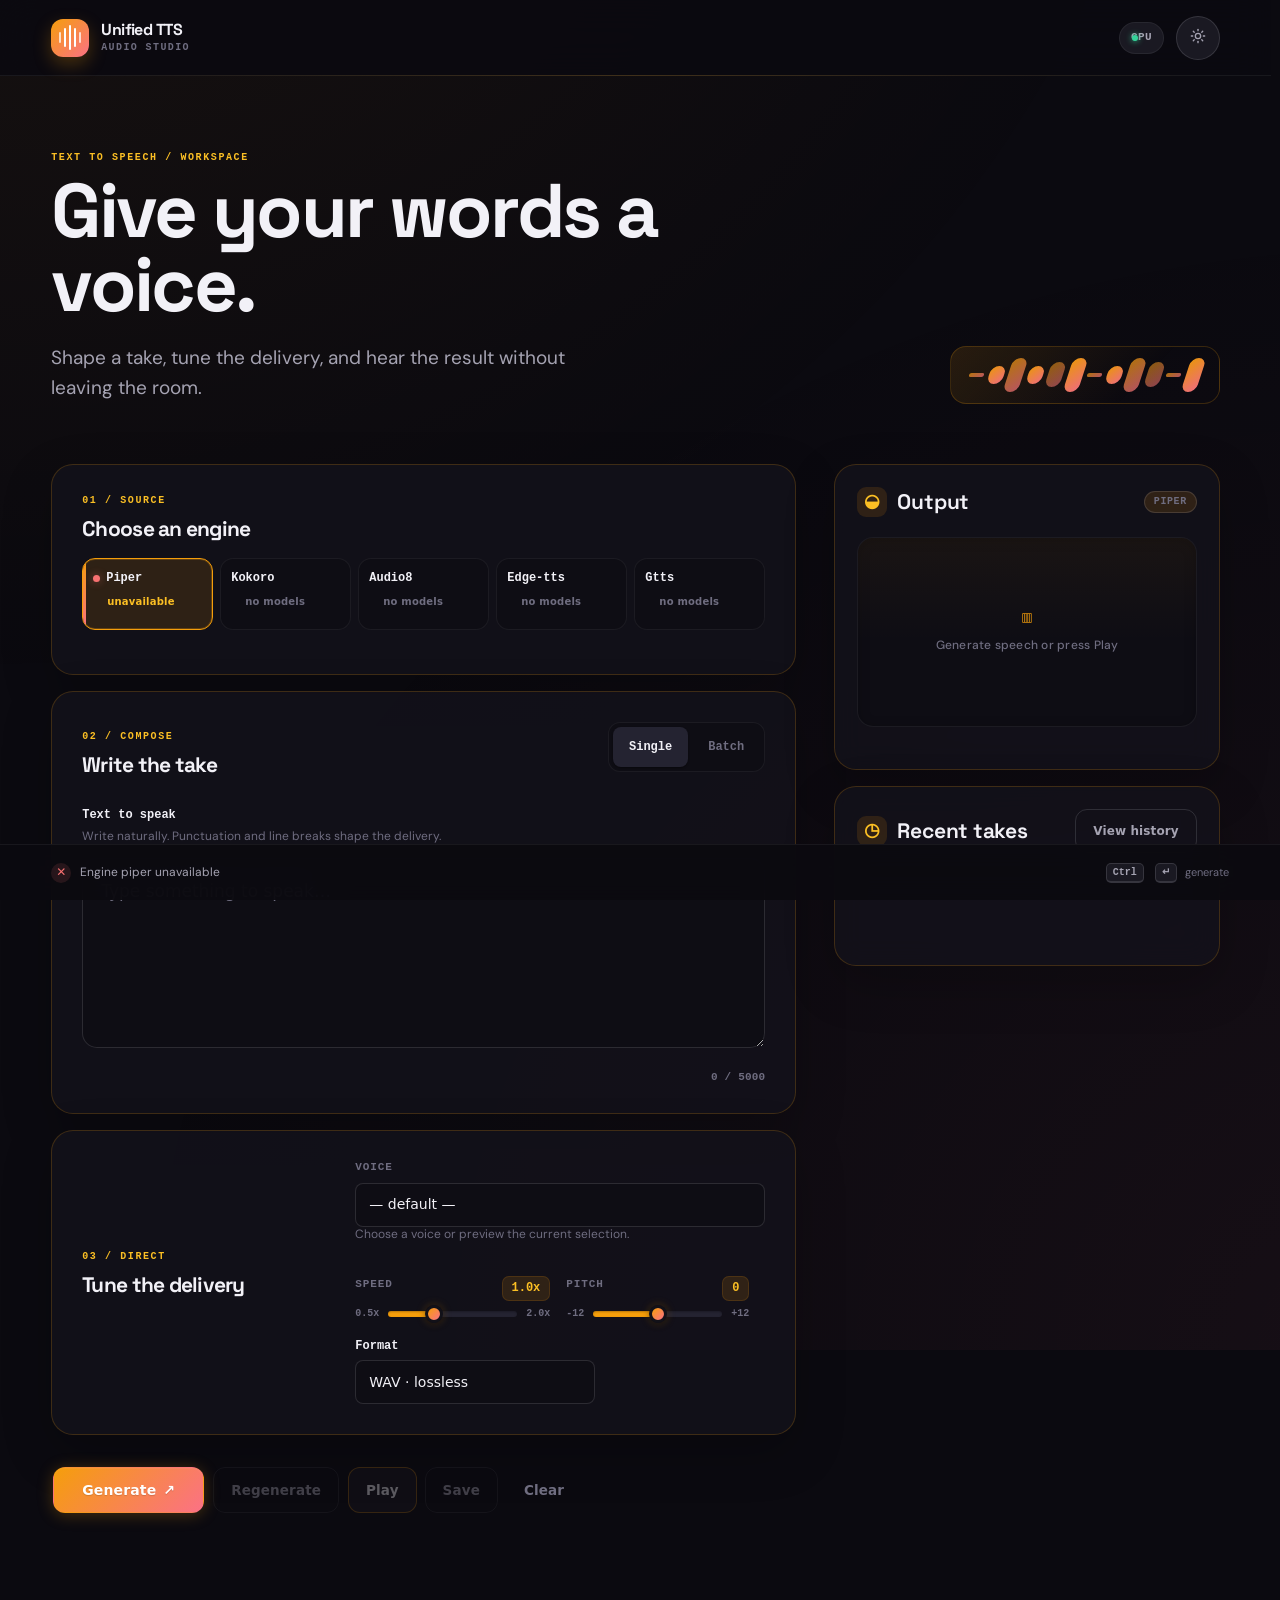
==== commit f64b0232: "feat: redesign accessible audio studio UI" ====
--- a/templates/index.html
+++ b/templates/index.html
@@ -1,298 +1,171 @@
 <!DOCTYPE html>
 <html lang="en" data-theme="dark">
 <head>
-<meta charset="UTF-8">
-<meta name="viewport" content="width=device-width, initial-scale=1.0">
-<meta name="theme-color" content="#0b0a10">
-<script>
-// Apply the persisted theme before first paint to avoid a flash.
-try {
-  var t = localStorage.getItem('tts-theme');
-  if (t) document.documentElement.setAttribute('data-theme', t);
-} catch (e) {}
-</script>
-<link rel="icon" href="data:image/svg+xml,%3Csvg xmlns='http://www.w3.org/2000/svg' viewBox='0 0 32 32'%3E%3Cdefs%3E%3ClinearGradient id='g' x1='0' y1='0' x2='1' y2='1'%3E%3Cstop offset='0' stop-color='%23f59e0b'/%3E%3Cstop offset='1' stop-color='%23fb7185'/%3E%3C/linearGradient%3E%3C/defs%3E%3Crect width='32' height='32' rx='8' fill='url(%23g)'/%3E%3Cg fill='none' stroke='white' stroke-width='2.4' stroke-linecap='round'%3E%3Cpath d='M7 18v-4'/%3E%3Cpath d='M12 20v-8'/%3E%3Cpath d='M17 21v-10'/%3E%3Cpath d='M22 18v-4'/%3E%3Cpath d='M27 20v-8'/%3E%3C/g%3E%3C/svg%3E">
-<title>Unified TTS</title>
-<link rel="preconnect" href="https://fonts.googleapis.com">
-<link rel="preconnect" href="https://fonts.gstatic.com" crossorigin>
-<link href="https://fonts.googleapis.com/css2?family=Inter:wght@400;500;600;700&display=swap" rel="stylesheet">
-<link rel="stylesheet" href="/static/style.css">
+  <meta charset="UTF-8">
+  <meta name="viewport" content="width=device-width, initial-scale=1.0">
+  <meta name="theme-color" content="#0b0a10">
+  <script>
+    try {
+      var t = localStorage.getItem('tts-theme');
+      if (t) document.documentElement.setAttribute('data-theme', t);
+    } catch (e) {}
+  </script>
+  <link rel="icon" href="data:image/svg+xml,%3Csvg xmlns='http://www.w3.org/2000/svg' viewBox='0 0 32 32'%3E%3Cdefs%3E%3ClinearGradient id='g' x1='0' y1='0' x2='1' y2='1'%3E%3Cstop offset='0' stop-color='%23f59e0b'/%3E%3Cstop offset='1' stop-color='%23fb7185'/%3E%3C/linearGradient%3E%3C/defs%3E%3Crect width='32' height='32' rx='8' fill='url(%23g)'/%3E%3Cg fill='none' stroke='white' stroke-width='2.4' stroke-linecap='round'%3E%3Cpath d='M7 18v-4'/%3E%3Cpath d='M12 20v-8'/%3E%3Cpath d='M17 21v-10'/%3E%3Cpath d='M22 18v-4'/%3E%3Cpath d='M27 20v-8'/%3E%3C/g%3E%3C/svg%3E">
+  <title>Unified TTS · Audio studio</title>
+  <link rel="preconnect" href="https://fonts.googleapis.com">
+  <link rel="preconnect" href="https://fonts.gstatic.com" crossorigin>
+  <link href="https://fonts.googleapis.com/css2?family=DM+Sans:wght@400;500;600;700&family=Space+Grotesk:wght@500;600;700&display=swap" rel="stylesheet">
+  <link rel="stylesheet" href="/static/style.css">
 </head>
 <body>
+  <header class="site-header">
+    <a class="brand" href="/" aria-label="Unified TTS home">
+      <span class="brand-mark" aria-hidden="true"><span></span><span></span><span></span><span></span><span></span></span>
+      <span class="brand-copy"><strong>Unified TTS</strong><small>audio studio</small></span>
+    </a>
+    <div class="header-right">
+      <div class="device-badge" id="deviceBadge" role="status" aria-live="polite">Detecting hardware…</div>
+      <button class="mode-btn" id="modeBtn" type="button" title="Toggle theme" aria-label="Switch to light theme">
+        <span class="theme-icon" aria-hidden="true"></span>
+      </button>
+    </div>
+  </header>
 
-<header>
-  <div class="brand">
-    <div class="brand-icon" aria-hidden="true">
-      <svg width="16" height="16" viewBox="0 0 24 24" fill="none" stroke="white" stroke-width="2.4" stroke-linecap="round"><path d="M4 14v-4"/><path d="M9 17V7"/><path d="M14 18V6"/><path d="M19 14v-4"/></svg>
-    </div>
-    <span>Unified TTS</span>
-  </div>
-  <div class="header-right">
-    <div class="device-badge" id="deviceBadge">Detecting…</div>
-    <button class="mode-btn" id="modeBtn" title="Toggle theme" aria-label="Switch to light theme">
-      <span class="theme-icon">
-        <svg width="16" height="16" viewBox="0 0 24 24" fill="none" stroke="currentColor" stroke-width="2" stroke-linecap="round" stroke-linejoin="round"><circle cx="12" cy="12" r="4"/><path d="M12 2v2"/><path d="M12 20v2"/><path d="m4.93 4.93 1.41 1.41"/><path d="m17.66 17.66 1.41 1.41"/><path d="M2 12h2"/><path d="M20 12h2"/><path d="m6.34 17.66-1.41 1.41"/><path d="m19.07 4.93-1.41 1.41"/></svg>
-      </span>
-    </button>
-  </div>
-</header>
+  <main id="main-content">
+    <section class="studio-intro" aria-labelledby="studioTitle">
+      <div>
+        <p class="eyebrow">Text to speech / workspace</p>
+        <h1 id="studioTitle">Give your words a voice.</h1>
+        <p class="intro-copy">Shape a take, tune the delivery, and hear the result without leaving the room.</p>
+      </div>
+      <div class="intro-signal" aria-hidden="true"><i></i><i></i><i></i><i></i><i></i><i></i><i></i><i></i><i></i><i></i><i></i><i></i></div>
+    </section>
 
-<main>
-  <section class="workspace">
+    <section class="workspace" role="region" aria-label="Synthesis workspace">
+      <div class="workspace-main">
+        <section class="panel engine-panel" aria-labelledby="engineHeading">
+          <div class="panel-heading compact-heading">
+            <div><p class="eyebrow">01 / Source</p><h2 id="engineHeading">Choose an engine</h2></div>
+            <span class="panel-note" id="engineOnlineNote" aria-live="polite"></span>
+          </div>
+          <div class="engine-tabs" id="engineTabs" role="tablist" aria-label="Speech engine"></div>
+          <div class="model-panel" id="modelPanel" style="display:none" aria-live="polite">
+            <div class="model-panel-row">
+              <div class="model-panel-info">
+                <span class="model-panel-title" id="modelTitle">Model not installed</span>
+                <span class="model-panel-sub" id="modelSub"></span>
+              </div>
+              <div class="model-actions">
+                <label class="sr-only" for="downloadVoice">Voice to download</label>
+                <select id="downloadVoice" class="download-voice" style="display:none"></select>
+                <button class="btn btn-primary btn-small" id="downloadModelBtn" type="button">Download model</button>
+              </div>
+            </div>
+            <div class="progress-track" id="downloadProgress" style="display:none" role="progressbar" aria-label="Model download progress" aria-valuemin="0" aria-valuemax="100" aria-valuenow="0"><div class="progress-fill" id="downloadFill"></div></div>
+            <div class="model-panel-status" id="downloadStatus" role="status" aria-live="polite"></div>
+          </div>
+        </section>
 
-    <!-- ══ Left: input column ══ -->
-    <div class="workspace-main">
+        <section class="panel compose-panel" aria-labelledby="composeHeading">
+          <div class="panel-heading">
+            <div><p class="eyebrow">02 / Compose</p><h2 id="composeHeading">Write the take</h2></div>
+            <div class="mode-tabs" role="tablist" aria-label="Synthesis mode">
+              <button class="mode-tab active" id="mode-single" type="button" role="tab" aria-selected="true" aria-controls="singleSection" data-mode="single">Single</button>
+              <button class="mode-tab" id="mode-batch" type="button" role="tab" aria-selected="false" aria-controls="batchSection" data-mode="batch" tabindex="-1">Batch</button>
+            </div>
+          </div>
+          <div class="text-section" id="singleSection" role="tabpanel" aria-labelledby="mode-single">
+            <label class="field-label" for="text">Text to speak</label>
+            <p class="field-help" id="textHelp">Write naturally. Punctuation and line breaks shape the delivery.</p>
+            <textarea id="text" aria-describedby="textHelp" placeholder="Type something to speak…" maxlength="5000"></textarea>
+            <div class="char-count"><span id="charCount">0 / 5000</span></div>
+          </div>
+          <div class="text-section" id="batchSection" role="tabpanel" aria-labelledby="mode-batch" style="display:none">
+            <label class="field-label" for="batchText">Batch text — one line per item</label>
+            <p class="field-help" id="batchHelp">Each non-empty line becomes its own audio file in the downloaded ZIP.</p>
+            <textarea id="batchText" aria-describedby="batchHelp" placeholder="Enter one line per item…" maxlength="50000"></textarea>
+            <div class="char-count"><span id="batchCharCount">0 / 50000</span></div>
+          </div>
+        </section>
 
-      <!-- Engine picker -->
-      <div class="engine-tabs" id="engineTabs"></div>
+        <section class="panel controls" aria-labelledby="controlsHeading">
+          <div class="panel-heading compact-heading"><div><p class="eyebrow">03 / Direct</p><h2 id="controlsHeading">Tune the delivery</h2></div></div>
+          <div class="control-grid">
+            <div class="control-group control-wide">
+              <label class="field-label" for="voice">Voice</label>
+              <div class="voice-row">
+                <select id="voice" aria-describedby="voiceHelp"><option value="">— default —</option></select>
+                <button class="voice-preview-btn" id="previewVoiceBtn" type="button" style="display:none">Preview</button>
+                <button class="voice-preview-btn" id="registerVoiceBtn" type="button" style="display:none">Register voice</button>
+              </div>
+              <span class="field-help" id="voiceHelp">Choose a voice or preview the current selection.</span>
+            </div>
+            <div class="speed-group">
+              <div class="speed-header"><label class="field-label" for="speed">Speed</label><span class="speed-value" id="speedVal" aria-live="polite">1.0x</span></div>
+              <div class="speed-slider-wrap"><span>0.5x</span><input type="range" id="speed" min="0.5" max="2.0" step="0.1" value="1.0" aria-label="Speech speed"><span>2.0x</span></div>
+            </div>
+            <div class="pitch-group">
+              <div class="speed-header"><label class="field-label" for="pitch">Pitch</label><span class="speed-value" id="pitchVal" aria-live="polite">0</span></div>
+              <div class="speed-slider-wrap"><span>-12</span><input type="range" id="pitch" min="-12" max="12" step="1" value="0" aria-label="Voice pitch"><span>+12</span></div>
+            </div>
+            <div class="format-group"><label class="field-label" for="format">Format</label><div class="format-select"><select id="format"><option value="wav" selected>WAV · lossless</option><option value="mp3">MP3 · compact</option><option value="flac">FLAC · compressed lossless</option></select></div></div>
+          </div>
+          <div id="engineParamsContainer" style="display:none" role="group" aria-label="Engine-specific options"></div>
+        </section>
 
-      <!-- Model download panel (shown for the selected engine: Piper always, others when missing) -->
-      <div class="model-panel" id="modelPanel" style="display:none">
-        <div class="model-panel-row">
-          <div class="model-panel-info">
-            <span class="model-panel-title" id="modelTitle">Model not installed</span>
-            <span class="model-panel-sub" id="modelSub"></span>
-          </div>
-          <select id="downloadVoice" class="download-voice" style="display:none" title="Voice to download"></select>
-          <button class="btn btn-primary btn-small" id="downloadModelBtn">Download</button>
-        </div>
-        <div class="progress-track" id="downloadProgress" style="display:none">
-          <div class="progress-fill" id="downloadFill"></div>
-        </div>
-        <div class="model-panel-status" id="downloadStatus"></div>
-      </div>
-
-      <!-- Mode tabs: Single / Batch -->
-      <div class="mode-tabs">
-        <button class="mode-tab active" data-mode="single">Single</button>
-        <button class="mode-tab" data-mode="batch">Batch</button>
-      </div>
-
-      <!-- Single text section -->
-      <div class="card text-section" id="singleSection">
-        <div class="section-label">
-          <svg width="14" height="14" viewBox="0 0 24 24" fill="none" stroke="currentColor" stroke-width="2" stroke-linecap="round" stroke-linejoin="round"><path d="M21 15a2 2 0 0 1-2 2H7l-4 4V5a2 2 0 0 1 2-2h14a2 2 0 0 1 2 2z"/></svg>
-          <span>Text</span>
-        </div>
-        <textarea id="text" placeholder="Type something to speak…" maxlength="5000"></textarea>
-        <div class="char-count"><span id="charCount">0 / 5000</span></div>
-      </div>
-
-      <!-- Batch text section -->
-      <div class="card text-section" id="batchSection" style="display:none">
-        <div class="section-label">
-          <svg width="14" height="14" viewBox="0 0 24 24" fill="none" stroke="currentColor" stroke-width="2" stroke-linecap="round" stroke-linejoin="round"><path d="M21 15a2 2 0 0 1-2 2H7l-4 4V5a2 2 0 0 1 2-2h14a2 2 0 0 1 2 2z"/></svg>
-          <span>Batch text — one line per item</span>
-        </div>
-        <textarea id="batchText" placeholder="Enter text for each line (one per line)…" maxlength="50000"></textarea>
-        <div class="char-count"><span id="batchCharCount">0 / 50000</span></div>
-      </div>
-
-      <!-- Controls card -->
-      <div class="card controls">
-        <div class="control-group">
-          <label for="voice">Voice</label>
-          <div class="voice-row">
-            <select id="voice"><option value="">— default —</option></select>
-            <button class="voice-preview-btn" id="previewVoiceBtn" style="display:none">
-              <svg width="11" height="11" viewBox="0 0 24 24" fill="currentColor"><path d="M8 5v14l11-7z"/></svg>
-              Preview
-            </button>
-            <button class="voice-preview-btn" id="registerVoiceBtn" style="display:none">
-              <svg width="11" height="11" viewBox="0 0 24 24" fill="none" stroke="currentColor" stroke-width="2.5" stroke-linecap="round"><path d="M12 5v14"/><path d="M5 12h14"/></svg>
-              Register voice
-            </button>
-          </div>
-        </div>
-
-        <div class="speed-group">
-          <div class="speed-header">
-            <label>Speed</label>
-            <span class="speed-value" id="speedVal">1.0x</span>
-          </div>
-          <div class="speed-slider-wrap">
-            <span>0.5x</span>
-            <input type="range" id="speed" min="0.5" max="2.0" step="0.1" value="1.0">
-            <span>2.0x</span>
-          </div>
-        </div>
-
-        <div class="pitch-group">
-          <div class="speed-header">
-            <label>Pitch</label>
-            <span class="speed-value" id="pitchVal">0</span>
-          </div>
-          <div class="speed-slider-wrap">
-            <span>-12</span>
-            <input type="range" id="pitch" min="-12" max="12" step="1" value="0">
-            <span>+12</span>
-          </div>
-        </div>
-
-        <div class="format-group">
-          <div class="speed-header">
-            <label>Format</label>
-          </div>
-          <div class="format-select">
-            <select id="format">
-              <option value="wav" selected>WAV</option>
-              <option value="mp3">MP3</option>
-              <option value="flac">FLAC</option>
-            </select>
-          </div>
-        </div>
-
-        <!-- Dynamic engine-specific params -->
-        <div id="engineParamsContainer" style="display:none"></div>
-      </div>
-
-      <!-- Actions -->
-      <div class="actions">
-        <button class="btn btn-outline" id="modelsBtn" style="display:none" title="Download TTS models and voices (HuggingFace)">
-          <svg width="14" height="14" viewBox="0 0 24 24" fill="none" stroke="currentColor" stroke-width="2" stroke-linecap="round" stroke-linejoin="round"><path d="M21 15v4a2 2 0 0 1-2 2H5a2 2 0 0 1-2-2v-4"/><polyline points="7 10 12 15 17 10"/><line x1="12" y1="15" x2="12" y2="3"/></svg>
-          Models
-        </button>
-        <button class="btn btn-primary" id="generateBtn">
-          <svg width="14" height="14" viewBox="0 0 24 24" fill="none" stroke="currentColor" stroke-width="2.5" stroke-linecap="round" stroke-linejoin="round"><polygon points="5 3 19 12 5 21 5 3"/></svg>
-          Generate
-        </button>
-        <button class="btn btn-outline" id="regenerateBtn" disabled title="Re-run the last generation with the current settings">
-          <svg width="14" height="14" viewBox="0 0 24 24" fill="none" stroke="currentColor" stroke-width="2" stroke-linecap="round" stroke-linejoin="round"><path d="M21 12a9 9 0 1 1-2.64-6.36"/><polyline points="21 3 21 9 15 9"/></svg>
-          Regenerate
-        </button>
-        <button class="btn btn-primary" id="batchGenerateBtn" style="display:none">
-          <svg width="14" height="14" viewBox="0 0 24 24" fill="none" stroke="currentColor" stroke-width="2.5" stroke-linecap="round" stroke-linejoin="round"><polygon points="5 3 19 12 5 21 5 3"/></svg>
-          Generate All
-        </button>
-        <button class="btn btn-secondary" id="playBtn" disabled>Play</button>
-        <button class="btn btn-outline" id="saveBtn" disabled>Save</button>
-        <button class="btn btn-outline" id="clearBtn">Clear</button>
-      </div>
-    </div>
-
-    <!-- ══ Right: output column ══ -->
-    <aside class="workspace-side">
-
-      <div class="output-card">
-        <div class="output-header">
-          <div class="output-title">
-            <svg width="15" height="15" viewBox="0 0 24 24" fill="none" stroke="currentColor" stroke-width="2" stroke-linecap="round" stroke-linejoin="round"><path d="M11 5 6 9H2v6h4l5 4V5z"/><path d="M15.54 8.46a5 5 0 0 1 0 7.07"/><path d="M19.07 4.93a10 10 0 0 1 0 14.14"/></svg>
-            <h2>Output</h2>
-          </div>
-          <span class="output-engine" id="outputEngineBadge">piper</span>
-        </div>
-
-        <!-- Visualizer -->
-        <div class="visualizer-container">
-          <div class="visualizer-hint" aria-hidden="true">
-            <svg width="28" height="20" viewBox="0 0 24 24" fill="none" stroke="currentColor" stroke-width="2" stroke-linecap="round"><path d="M3 13v-2"/><path d="M8 17V7"/><path d="M13 20V4"/><path d="M18 16V8"/><path d="M22 13v-2"/></svg>
-            <span>Generate speech or press Play</span>
-          </div>
-          <canvas id="visualizer"></canvas>
-        </div>
-
-        <!-- Audio player -->
-        <div class="audio-player" id="audioPlayer" style="display:none">
-          <div class="audio-meta" id="audioMeta"></div>
-          <audio id="audio" controls preload="auto"></audio>
+        <div class="actions" aria-label="Generation actions">
+          <button class="btn btn-outline" id="modelsBtn" type="button" style="display:none" title="Download TTS models and voices">Models</button>
+          <button class="btn btn-primary" id="generateBtn" type="button">Generate <span aria-hidden="true">↗</span></button>
+          <button class="btn btn-outline" id="regenerateBtn" type="button" disabled title="Re-run the last generation with current settings">Regenerate</button>
+          <button class="btn btn-primary" id="batchGenerateBtn" type="button" style="display:none">Generate all</button>
+          <div class="batch-progress-wrap" id="batchProgressWrap" style="display:none" role="status" aria-live="polite"><div class="batch-progress-track" role="progressbar" aria-label="Batch generation progress" aria-valuemin="0" aria-valuemax="100" aria-valuenow="0"><div class="batch-progress-fill" id="batchProgressFill"></div></div><span class="batch-progress-label" id="batchProgressLabel">0 / 0</span></div>
+          <div class="secondary-actions"><button class="btn btn-secondary" id="playBtn" type="button" disabled>Play</button><button class="btn btn-outline" id="saveBtn" type="button" disabled>Save</button><button class="btn btn-quiet" id="clearBtn" type="button">Clear</button></div>
         </div>
       </div>
 
-      <!-- Recent generations -->
-      <div class="recent-card">
-        <div class="recent-header">
-          <div class="output-title">
-            <svg width="15" height="15" viewBox="0 0 24 24" fill="none" stroke="currentColor" stroke-width="2" stroke-linecap="round" stroke-linejoin="round"><circle cx="12" cy="12" r="10"/><polyline points="12 6 12 12 16 14"/></svg>
-            <h2>Recent</h2>
-          </div>
-          <button class="btn btn-outline btn-small" id="openHistoryBtn">
-            History
-          </button>
-        </div>
-        <div class="recent-list" id="recentList"></div>
-      </div>
-    </aside>
+      <aside class="workspace-side" aria-label="Output and recent generations">
+        <section class="output-card" aria-labelledby="outputHeading">
+          <div class="output-header"><div class="output-title"><span class="output-icon" aria-hidden="true">◒</span><h2 id="outputHeading">Output</h2></div><span class="output-engine" id="outputEngineBadge">piper</span></div>
+          <div class="visualizer-container"><div class="visualizer-hint"><span class="signal-icon" aria-hidden="true">▥</span><span>Generate speech or press Play</span></div><canvas id="visualizer" aria-label="Audio visualizer" role="img"></canvas></div>
+          <div class="audio-player" id="audioPlayer" style="display:none"><div class="audio-meta" id="audioMeta"></div><audio id="audio" controls preload="auto"></audio></div>
+        </section>
+        <section class="recent-card" aria-labelledby="recentHeading">
+          <div class="recent-header"><div class="output-title"><span class="output-icon" aria-hidden="true">◷</span><h2 id="recentHeading">Recent takes</h2></div><button class="btn btn-outline btn-small" id="openHistoryBtn" type="button">View history</button></div>
+          <div class="recent-list" id="recentList" aria-live="polite"></div>
+        </section>
+      </aside>
+    </section>
+  </main>
 
-  </section>
-</main>
+  <div class="status-bar" role="status" aria-live="polite"><div class="status-left"><span class="status-icon ok" id="statusIcon" aria-hidden="true">✓</span><span class="status-msg" id="statusMsg">Ready</span></div><div class="status-right" id="onlineIndicator" aria-live="polite"></div><div class="status-hint" aria-hidden="true"><kbd>Ctrl</kbd><kbd>↵</kbd> generate</div></div>
 
-<!-- Status bar -->
-<div class="status-bar">
-  <div class="status-left">
-    <span class="status-icon ok" id="statusIcon">✓</span>
-    <span class="status-msg" id="statusMsg" aria-live="polite">Ready</span>
+  <div class="history-overlay" id="historyOverlay"></div>
+  <aside class="history-panel" id="historyPanel" role="dialog" aria-modal="true" aria-hidden="true" hidden aria-labelledby="historyTitle" aria-describedby="historyError" tabindex="-1">
+    <div class="history-header"><div><p class="eyebrow">Archive</p><h2 id="historyTitle">Generation history</h2></div><div class="history-actions"><button class="btn btn-outline btn-small btn-danger" id="cleanHistoryBtn" type="button">Clean older than 30 days</button><button class="modal-close" id="closeHistoryBtn" type="button" aria-label="Close history">✕</button></div></div>
+    <div class="inline-error" id="historyError" role="alert" aria-live="assertive" hidden></div>
+    <div class="history-list" id="historyList" aria-busy="false"></div>
+    <div class="history-pagination" id="historyPagination" aria-label="History pages"></div>
+  </aside>
+
+  <div class="modal-overlay" id="modelsOverlay"></div>
+  <div class="modal" id="modelsModal" role="dialog" aria-modal="true" aria-hidden="true" hidden aria-labelledby="modelsTitle" aria-describedby="modelsError" tabindex="-1">
+    <div class="modal-header"><div class="output-title"><span class="output-icon" aria-hidden="true">↓</span><h2 id="modelsTitle">Models</h2></div><button class="modal-close" id="modelsCloseBtn" type="button" aria-label="Close models dialog">✕</button></div>
+    <div class="modal-body"><p class="modal-sub">Download local models and voices. Online engines work immediately with an internet connection.</p><div class="inline-error" id="modelsError" role="alert" aria-live="assertive" hidden></div><div id="modelsList" aria-busy="false"></div></div>
   </div>
-  <div class="status-right" id="onlineIndicator"></div>
-  <div class="status-hint" aria-hidden="true"><kbd>Ctrl</kbd><kbd>↵</kbd> generate</div>
-</div>
 
-<!-- History panel -->
-<div class="history-overlay" id="historyOverlay"></div>
-<div class="history-panel" id="historyPanel">
-  <div class="history-header">
-    <h3>Generation History</h3>
-    <div class="history-actions">
-      <button class="btn btn-outline btn-small btn-danger" id="cleanHistoryBtn">Clean (30d)</button>
-      <button class="btn btn-outline btn-small" id="closeHistoryBtn">✕</button>
+  <div class="modal-overlay" id="registerOverlay"></div>
+  <div class="modal" id="registerModal" role="dialog" aria-modal="true" aria-hidden="true" hidden aria-labelledby="registerTitle" aria-describedby="registerError" tabindex="-1">
+    <div class="modal-header"><div class="output-title"><span class="output-icon" aria-hidden="true">＋</span><h2 id="registerTitle">Register a custom voice</h2></div><button class="modal-close" id="registerCloseBtn" type="button" aria-label="Close voice registration dialog">✕</button></div>
+    <div class="modal-body"><p class="modal-sub">Upload a clear sample with its exact transcription. Audio8 uses the sample to build a new voice.</p><div class="inline-error" id="registerError" role="alert" aria-live="assertive" hidden></div>
+      <form id="registerForm">
+        <div class="form-group"><label for="regName">Voice name</label><input type="text" id="regName" placeholder="e.g. my-voice" maxlength="64" required></div>
+        <div class="form-group"><label for="regText">Transcription</label><textarea id="regText" placeholder="Exactly what is said in the sample…" maxlength="2000" required></textarea></div>
+        <div class="form-group"><label for="regFile">Audio sample <span class="field-help-inline">(wav, mp3, flac, ogg · max 30 MB)</span></label><input type="file" id="regFile" accept="audio/*,.wav,.mp3,.flac,.ogg,.m4a" required></div>
+        <label class="form-check"><input type="checkbox" id="regOverwrite"><span>Overwrite a voice with the same name</span></label>
+        <div class="modal-actions"><button type="button" class="btn btn-outline" id="registerCancelBtn">Cancel</button><button type="submit" class="btn btn-primary" id="registerSubmitBtn">Register voice</button></div>
+      </form>
     </div>
   </div>
-  <div class="history-list" id="historyList"></div>
-  <div class="history-pagination" id="historyPagination"></div>
-</div>
-
-<!-- Models catalog modal -->
-<div class="modal-overlay" id="modelsOverlay"></div>
-<div class="modal" id="modelsModal" role="dialog" aria-modal="true" aria-labelledby="modelsTitle">
-  <div class="modal-header">
-    <div class="output-title">
-      <svg width="15" height="15" viewBox="0 0 24 24" fill="none" stroke="currentColor" stroke-width="2" stroke-linecap="round" stroke-linejoin="round"><path d="M21 15v4a2 2 0 0 1-2 2H5a2 2 0 0 1-2-2v-4"/><polyline points="7 10 12 15 17 10"/><line x1="12" y1="15" x2="12" y2="3"/></svg>
-      <h3 id="modelsTitle">Models</h3>
-    </div>
-    <button class="modal-close" id="modelsCloseBtn" aria-label="Close">✕</button>
-  </div>
-  <div class="modal-body">
-    <p class="modal-sub">Download TTS models from HuggingFace for local engines. Online engines (edge-tts, gtts) work immediately — no download needed.</p>
-    <div id="modelsList"></div>
-  </div>
-</div>
-
-<!-- Voice registration modal -->
-<div class="modal-overlay" id="registerOverlay"></div>
-<div class="modal" id="registerModal" role="dialog" aria-modal="true" aria-labelledby="registerTitle">
-  <div class="modal-header">
-    <div class="output-title">
-      <svg width="15" height="15" viewBox="0 0 24 24" fill="none" stroke="currentColor" stroke-width="2" stroke-linecap="round" stroke-linejoin="round"><path d="M12 5v14"/><path d="M5 12h14"/></svg>
-      <h3 id="registerTitle">Register custom voice</h3>
-    </div>
-    <button class="modal-close" id="registerCloseBtn" aria-label="Close">✕</button>
-  </div>
-  <div class="modal-body">
-    <p class="modal-sub">Upload a clear voice sample (5–30s, ideally with the full transcription below). The new voice will appear in the Audio8 voice list.</p>
-    <form id="registerForm">
-      <div class="form-group">
-        <label for="regName">Voice name</label>
-        <input type="text" id="regName" placeholder="e.g. my-voice" maxlength="64" required>
-      </div>
-      <div class="form-group">
-        <label for="regText">Transcription</label>
-        <textarea id="regText" placeholder="Exactly what is said in the audio sample…" maxlength="2000" required></textarea>
-      </div>
-      <div class="form-group">
-        <label for="regFile">Audio sample (wav / mp3 / flac / ogg)</label>
-        <input type="file" id="regFile" accept="audio/*,.wav,.mp3,.flac,.ogg,.m4a" required>
-      </div>
-      <label class="form-check">
-        <input type="checkbox" id="regOverwrite">
-        <span>Overwrite existing voice with the same name</span>
-      </label>
-      <div class="modal-actions">
-        <button type="button" class="btn btn-outline" id="registerCancelBtn">Cancel</button>
-        <button type="submit" class="btn btn-primary" id="registerSubmitBtn">Register voice</button>
-      </div>
-    </form>
-  </div>
-</div>
-
-<script src="/static/app.js"></script>
+  <script src="/static/app.js"></script>
 </body>
-</html>+</html>
--- a/static/style.css
+++ b/static/style.css
@@ -1919,3 +1919,203 @@
   .recent-dur { display: none; }
   .engine-tab-meta { display: none; }
 }
+
+
+/* ══ Focused studio layer ═══════════════════════════════════════════════ */
+:root {
+  --studio-radius: 22px;
+  --studio-border: rgba(245, 158, 11, .20);
+  --studio-shadow: 0 18px 50px rgba(0, 0, 0, .22);
+}
+[data-theme="light"] {
+  --studio-border: rgba(180, 83, 9, .22);
+  --studio-shadow: 0 18px 42px rgba(99, 65, 32, .10);
+}
+body { font-family: "DM Sans", var(--font); font-size: 15px; }
+.brand { background: none; -webkit-text-fill-color: currentColor; color: var(--text-primary); }
+.brand:hover { color: var(--text-primary); }
+.brand-copy strong { color: var(--text-primary); background: none; -webkit-text-fill-color: currentColor; }
+h1, h2, h3, .brand-copy strong { font-family: "Space Grotesk", var(--font); letter-spacing: -.035em; }
+.sr-only { position: absolute !important; width: 1px; height: 1px; padding: 0; margin: -1px; overflow: hidden; clip: rect(0, 0, 0, 0); white-space: nowrap; border: 0; }
+.site-header { height: 76px; padding: 0 clamp(18px, 4vw, 64px); display: flex; align-items: center; justify-content: space-between; border-bottom: 1px solid var(--border-subtle); background: color-mix(in srgb, var(--bg-void) 88%, transparent); backdrop-filter: blur(18px); position: sticky; top: 0; z-index: 20; }
+.brand { display: inline-flex; align-items: center; gap: 12px; text-decoration: none; color: var(--text-primary); }
+.brand-copy { display: flex; flex-direction: column; line-height: 1.05; gap: 4px; }
+.brand-copy strong { font-size: 16px; }
+.brand-copy small { color: var(--text-muted); font: 600 10px/1 var(--font-mono); letter-spacing: .14em; text-transform: uppercase; }
+.brand-mark { width: 38px; height: 38px; padding: 9px 8px; display: flex; gap: 3px; align-items: center; justify-content: center; border-radius: 12px; background: var(--accent-gradient); box-shadow: 0 7px 18px var(--accent-glow); }
+.brand-mark span { width: 3px; border-radius: 4px; background: #fff; }
+.brand-mark span:nth-child(1), .brand-mark span:nth-child(5) { height: 11px; opacity: .72; }
+.brand-mark span:nth-child(2), .brand-mark span:nth-child(4) { height: 19px; }
+.brand-mark span:nth-child(3) { height: 25px; }
+.header-right { display: flex; align-items: center; gap: 12px; }
+.device-badge { min-height: 32px; display: inline-flex; align-items: center; padding: 0 11px; border: 1px solid var(--border-subtle); border-radius: 999px; color: var(--text-secondary); font: 600 11px/1 var(--font-mono); }
+.mode-btn { min-width: 44px; min-height: 44px; display: inline-grid; place-items: center; border: 1px solid var(--border-default); border-radius: 50%; color: var(--text-secondary); background: var(--bg-surface); cursor: pointer; }
+main { max-width: 1440px; margin: 0 auto; padding: clamp(34px, 6vw, 76px) clamp(18px, 4vw, 64px) 108px; }
+.studio-intro { display: flex; justify-content: space-between; align-items: end; gap: 36px; margin-bottom: clamp(30px, 5vw, 60px); }
+.eyebrow { margin: 0 0 10px; color: var(--accent-light); font: 700 10px/1.2 var(--font-mono); letter-spacing: .16em; text-transform: uppercase; }
+h1 { max-width: 720px; margin: 0; font-size: clamp(38px, 6vw, 76px); line-height: .98; }
+.intro-copy { max-width: 540px; margin: 20px 0 0; color: var(--text-secondary); font-size: clamp(16px, 1.5vw, 19px); }
+.intro-signal { height: 58px; width: min(32vw, 270px); display: flex; align-items: center; gap: 5px; padding: 0 18px; border: 1px solid var(--studio-border); border-radius: 16px; background: linear-gradient(135deg, var(--accent-dim), transparent 70%); }
+.intro-signal i { display: block; flex: 1; height: 4px; border-radius: 9px; background: var(--accent-gradient); opacity: .7; transform: skewX(-18deg); }
+.intro-signal i:nth-child(2n) { height: 18px; opacity: .95; }
+.intro-signal i:nth-child(3n) { height: 34px; }
+.intro-signal i:nth-child(5n) { height: 25px; opacity: .55; }
+.workspace { display: grid; grid-template-columns: minmax(0, 1.45fr) minmax(310px, .75fr); gap: clamp(20px, 3vw, 38px); align-items: start; }
+.workspace-main, .workspace-side { min-width: 0; display: grid; gap: 16px; }
+.panel, .output-card, .recent-card { border: 1px solid var(--studio-border); border-radius: var(--studio-radius); background: var(--bg-card); box-shadow: var(--studio-shadow); }
+.panel { padding: clamp(20px, 2.5vw, 30px); }
+.panel-heading, .output-header, .recent-header, .model-panel-row { display: flex; align-items: center; justify-content: space-between; gap: 20px; }
+.panel-heading { margin-bottom: 22px; }
+.compact-heading { margin-bottom: 18px; }
+.panel-heading h2, .output-title h2, .recent-header h2 { margin: 0; font-size: 21px; line-height: 1.1; }
+.panel-note { color: var(--success); font: 600 11px/1 var(--font-mono); white-space: nowrap; }
+.engine-tabs { display: grid; grid-template-columns: repeat(5, minmax(0, 1fr)); gap: 7px; }
+.engine-tab { min-height: 72px; padding: 12px 10px; border: 1px solid var(--border-subtle); border-radius: 13px; background: var(--bg-inset); color: var(--text-secondary); text-align: left; cursor: pointer; }
+.engine-tab[aria-selected="true"] { border-color: var(--accent); background: var(--accent-dim); box-shadow: inset 0 0 0 1px var(--accent-glow); }
+.engine-tab-top { display: flex; align-items: center; gap: 6px; font: 700 12px/1.2 var(--font-mono); color: var(--text-primary); }
+.engine-tab-meta { display: block; margin-top: 8px; color: var(--text-muted); font-size: 10px; line-height: 1.2; }
+.engine-tab-meta.cap-ok { color: var(--success); }
+.engine-tab-meta.cap-warn { color: var(--warning); }
+.online-dot, .error-dot, .download-dot { width: 7px; height: 7px; border-radius: 50%; display: inline-block; }
+.online-dot { background: var(--success); box-shadow: 0 0 0 3px var(--success-dim); }
+.error-dot { background: var(--error); box-shadow: 0 0 0 3px var(--error-dim); }
+.download-dot { background: var(--warning); box-shadow: 0 0 0 3px var(--warning-dim); }
+.mode-tabs { display: inline-flex; padding: 4px; border: 1px solid var(--border-subtle); border-radius: 12px; background: var(--bg-inset); }
+.mode-tab { min-height: 40px; padding: 0 16px; border: 0; border-radius: 8px; background: transparent; color: var(--text-muted); font: 700 12px/1 var(--font-mono); cursor: pointer; }
+.mode-tab[aria-selected="true"] { background: var(--bg-elevated); color: var(--text-primary); box-shadow: var(--shadow-sm); }
+.text-section textarea, #regText, #regName, #regFile, select, input[type="text"] { border: 1px solid var(--border-default) !important; background: var(--bg-inset) !important; color: var(--text-primary) !important; }
+.text-section textarea { min-height: 190px; padding: 18px; border-radius: 15px; font-size: 17px; line-height: 1.65; resize: vertical; }
+.field-label { display: block; margin-bottom: 7px; color: var(--text-primary); font: 700 12px/1.2 var(--font-mono); }
+.field-help { display: block; margin: -2px 0 12px; color: var(--text-muted); font-size: 12px; }
+.field-help-inline { color: var(--text-muted); font: 400 11px/1.3 var(--font); }
+.char-count { margin-top: 8px; color: var(--text-muted); text-align: right; font: 600 11px/1 var(--font-mono); }
+.control-grid { display: grid; grid-template-columns: 1.2fr 1fr 1fr; gap: 20px 16px; }
+.control-wide { grid-column: 1 / -1; }
+.voice-row { display: flex; gap: 8px; align-items: stretch; }
+.voice-row select { flex: 1; min-width: 0; }
+select, input[type="text"], #regText, #regFile { min-height: 44px; width: 100%; border-radius: 11px; padding: 0 13px; font: 500 14px/1.4 var(--font); }
+.speed-slider-wrap { display: flex; align-items: center; gap: 9px; color: var(--text-muted); font: 600 10px/1 var(--font-mono); }
+.speed-slider-wrap input { min-width: 0; }
+.actions { display: flex; flex-wrap: wrap; align-items: center; gap: 9px; padding: 0 2px; }
+.actions .btn, .secondary-actions .btn { min-height: 46px; }
+#modelsBtn { margin-right: auto; }
+.secondary-actions { display: inline-flex; gap: 8px; }
+.btn { min-height: 44px; border-radius: 12px; padding: 10px 17px; }
+.btn-primary { min-width: 148px; }
+.btn-quiet { border-color: transparent; background: transparent; color: var(--text-muted); }
+.output-card, .recent-card { padding: 22px; }
+.output-title { display: flex; align-items: center; gap: 10px; }
+.output-icon { display: grid; place-items: center; width: 30px; height: 30px; border-radius: 9px; color: var(--accent-light); background: var(--accent-dim); font: 700 18px/1 var(--font-mono); }
+.output-engine { padding: 5px 9px; border: 1px solid var(--border-default); border-radius: 999px; color: var(--text-muted); font: 700 10px/1 var(--font-mono); }
+.visualizer-container { position: relative; height: 190px; margin: 20px 0; overflow: hidden; border: 1px solid var(--border-subtle); border-radius: 16px; background: var(--viz-bg); }
+.visualizer-hint { position: absolute; inset: 0; display: grid; place-content: center; gap: 9px; text-align: center; color: var(--text-muted); font-size: 12px; pointer-events: none; }
+.signal-icon { color: var(--accent); font-size: 25px; }
+#visualizer { width: 100%; height: 100%; display: block; }
+.audio-player { display: grid; gap: 10px; }
+.audio-meta { color: var(--text-secondary); font: 600 11px/1.4 var(--font-mono); }
+audio { width: 100%; height: 44px; accent-color: var(--accent); }
+.recent-card { min-height: 180px; }
+.recent-header { margin-bottom: 14px; }
+.recent-list { display: grid; gap: 7px; }
+.recent-item, .history-item { border: 1px solid var(--border-subtle); border-radius: 12px; background: var(--bg-inset); }
+.recent-item { min-height: 44px; display: grid; grid-template-columns: auto 1fr auto auto; align-items: center; gap: 10px; padding: 0 8px 0 12px; cursor: pointer; }
+.recent-engine, .hi-engine { color: var(--accent-light); font: 700 10px/1 var(--font-mono); text-transform: uppercase; }
+.recent-text, .hi-text { min-width: 0; overflow: hidden; color: var(--text-secondary); font-size: 12px; text-overflow: ellipsis; white-space: nowrap; }
+.recent-dur, .hi-duration { color: var(--text-muted); font: 600 10px/1 var(--font-mono); }
+.recent-play, .hi-delete, .modal-close { min-width: 44px; min-height: 44px; display: grid; place-items: center; border: 1px solid transparent; border-radius: 10px; background: transparent; color: var(--text-muted); cursor: pointer; }
+.recent-play:hover, .hi-delete:hover, .modal-close:hover { color: var(--accent-light); background: var(--accent-dim); }
+.recent-empty, .history-empty { padding: 25px 10px; text-align: center; color: var(--text-muted); font-size: 12px; }
+.status-bar { position: fixed; left: 0; right: 0; bottom: 0; z-index: 25; min-height: 56px; display: flex; align-items: center; gap: 18px; padding: 0 clamp(18px, 4vw, 64px); border-top: 1px solid var(--border-subtle); background: color-mix(in srgb, var(--bg-void) 92%, transparent); backdrop-filter: blur(18px); }
+.status-left { display: flex; align-items: center; gap: 9px; min-width: 0; }
+.status-msg { color: var(--text-secondary); font-size: 12px; }
+.status-icon { display: grid; place-items: center; width: 20px; height: 20px; border-radius: 50%; color: var(--success); background: var(--success-dim); font-size: 12px; }
+.status-icon.err { color: var(--error); background: var(--error-dim); }
+.status-icon.warn { color: var(--warning); background: var(--warning-dim); }
+.status-right { margin-left: auto; color: var(--success); font: 600 11px/1 var(--font-mono); }
+.status-hint { color: var(--text-muted); font-size: 11px; }
+kbd { margin: 0 3px; padding: 3px 6px; border: 1px solid var(--border-default); border-radius: 5px; font: 600 10px/1 var(--font-mono); }
+.inline-error { margin: 12px 0; padding: 11px 13px; border: 1px solid var(--error); border-radius: 10px; color: var(--error); background: var(--error-dim); font-size: 12px; }
+[hidden] { display: none !important; }
+.history-panel, .modal { z-index: 40; }
+.history-panel { position: fixed; inset: 0 0 0 auto; width: min(560px, 100vw); height: 100dvh; overflow-y: auto; padding: 30px clamp(18px, 4vw, 34px); border-left: 1px solid var(--studio-border); background: var(--bg-primary); transform: translateX(105%); transition: transform 220ms ease; }
+.history-panel.open { transform: translateX(0); }
+.history-overlay, .modal-overlay { position: fixed; inset: 0; z-index: 35; background: rgba(5, 4, 8, .68); opacity: 0; pointer-events: none; transition: opacity 180ms ease; }
+.history-overlay.open, .modal-overlay.open { opacity: 1; pointer-events: auto; }
+.history-header, .modal-header { display: flex; align-items: start; justify-content: space-between; gap: 18px; margin-bottom: 20px; }
+.history-actions, .modal-actions { display: flex; align-items: center; gap: 8px; }
+.history-list { display: grid; gap: 10px; }
+.history-item { padding: 13px; }
+.hi-top, .hi-bottom { display: flex; align-items: center; gap: 10px; }
+.hi-top { justify-content: space-between; }
+.hi-bottom { margin-top: 11px; }
+.hi-bottom audio { flex: 1; }
+.history-pagination { display: flex; justify-content: space-between; align-items: center; gap: 10px; margin-top: 20px; }
+.history-pagination .btn { min-height: 44px; }
+.modal { position: fixed; top: 50%; left: 50%; width: min(620px, calc(100vw - 32px)); max-height: min(760px, calc(100dvh - 32px)); overflow-y: auto; padding: clamp(20px, 4vw, 30px); border: 1px solid var(--studio-border); border-radius: 22px; background: var(--bg-primary); box-shadow: 0 30px 90px rgba(0,0,0,.48); opacity: 0; pointer-events: none; transform: translate(-50%, -47%) scale(.97); transition: opacity 180ms ease, transform 180ms ease; }
+.modal.open { opacity: 1; pointer-events: auto; transform: translate(-50%, -50%) scale(1); }
+.modal-close { min-width: 44px; }
+.form-group { display: grid; gap: 7px; margin: 16px 0; }
+.form-group label { color: var(--text-primary); font: 700 12px/1.2 var(--font-mono); }
+#regText { min-height: 110px; padding: 12px 13px; resize: vertical; }
+.form-check { display: flex; align-items: center; gap: 10px; margin: 18px 0 24px; color: var(--text-secondary); font-size: 13px; }
+.form-check input { width: 18px; height: 18px; accent-color: var(--accent); }
+.models-row { display: grid; grid-template-columns: 1fr auto; gap: 12px; align-items: center; padding: 14px 0; border-bottom: 1px solid var(--border-subtle); }
+.models-row-info { min-width: 0; }
+.models-row-title { color: var(--text-primary); font-weight: 700; }
+.models-row-sub, .model-panel-status { margin-top: 4px; color: var(--text-muted); font-size: 12px; }
+.models-row .progress-track { grid-column: 1 / -1; }
+.models-row .download-voice { min-height: 44px; }
+.param-row { display: grid; grid-template-columns: minmax(120px, .7fr) 1.3fr; gap: 12px; align-items: center; margin-top: 15px; }
+.param-label, .toggle-label { color: var(--text-secondary); font: 600 12px/1.3 var(--font); }
+.param-slider-group { display: flex; align-items: center; gap: 10px; }
+.param-slider-group input { flex: 1; }
+.param-val { min-width: 42px; color: var(--accent-light); font: 700 11px/1 var(--font-mono); text-align: right; }
+.param-advanced { margin-top: 18px; border-top: 1px solid var(--border-subtle); padding-top: 14px; }
+.param-advanced summary { min-height: 44px; display: flex; align-items: center; gap: 8px; color: var(--text-secondary); cursor: pointer; font: 700 12px/1 var(--font-mono); }
+.param-advanced-body { display: grid; gap: 3px; }
+@media (max-width: 1024px) { .workspace { grid-template-columns: minmax(0, 1fr) 310px; } .engine-tabs { grid-template-columns: repeat(3, minmax(0, 1fr)); } }
+@media (max-width: 768px) { .studio-intro { align-items: start; flex-direction: column; } .intro-signal { width: 100%; } .workspace { grid-template-columns: 1fr; } .workspace-side { grid-template-columns: minmax(0, 1fr); } .output-card, .recent-card { max-width: none; } }
+@media (max-width: 640px) { .site-header { height: 64px; padding: 0 16px; } .device-badge { max-width: 170px; } main { padding: 28px 14px 92px; } h1 { font-size: clamp(38px, 13vw, 58px); } .panel, .output-card, .recent-card { padding: 17px; border-radius: 17px; } .panel-heading { align-items: start; flex-direction: column; } .engine-tabs { grid-template-columns: repeat(2, minmax(0, 1fr)); } .control-grid { grid-template-columns: 1fr; } .actions { align-items: stretch; flex-direction: column; } .actions .btn, .secondary-actions, .secondary-actions .btn { width: 100%; } .secondary-actions { display: grid; grid-template-columns: repeat(3, 1fr); } .status-bar { padding: 0 14px; } .status-hint { display: none; } .voice-row { flex-wrap: wrap; } .voice-row select { flex-basis: 100%; } .history-panel { padding: 22px 14px; } }
+@media (max-width: 375px) { .engine-tabs { grid-template-columns: 1fr 1fr; } .engine-tab { min-height: 64px; padding: 10px 8px; } .engine-tab-meta { font-size: 9px; } .device-badge { max-width: 120px; } }
+@media (prefers-reduced-motion: reduce) { .intro-signal i, .brand-mark span, .history-panel, .modal, .history-overlay, .modal-overlay { transition: none !important; animation: none !important; } }
+
+/* ══ Batch progress bar ══════════════════════════════════════════════════ */
+.batch-progress-wrap {
+  display: flex;
+  align-items: center;
+  gap: 10px;
+  margin-top: 10px;
+}
+.batch-progress-track {
+  flex: 1;
+  height: 6px;
+  border-radius: var(--radius-full);
+  background: var(--bg-inset);
+  border: 1px solid var(--border-subtle);
+  overflow: hidden;
+}
+.batch-progress-fill {
+  height: 100%;
+  width: 0;
+  border-radius: var(--radius-full);
+  background: var(--accent-gradient);
+  box-shadow: 0 0 10px var(--accent-glow);
+  transition: width 0.35s ease;
+}
+.batch-progress-label {
+  font-size: 11px;
+  font-weight: 600;
+  color: var(--text-muted);
+  white-space: nowrap;
+  min-width: 52px;
+  text-align: right;
+}
+
+.batch-progress-wrap.is-indeterminate .batch-progress-fill {
+  width: 32%;
+  animation: batch-scan 1.4s ease-in-out infinite alternate;
+}
+@keyframes batch-scan { from { transform: translateX(-65%); } to { transform: translateX(220%); } }
+@media (prefers-reduced-motion: reduce) {
+  .batch-progress-wrap.is-indeterminate .batch-progress-fill { animation: none; transform: none; }
+}
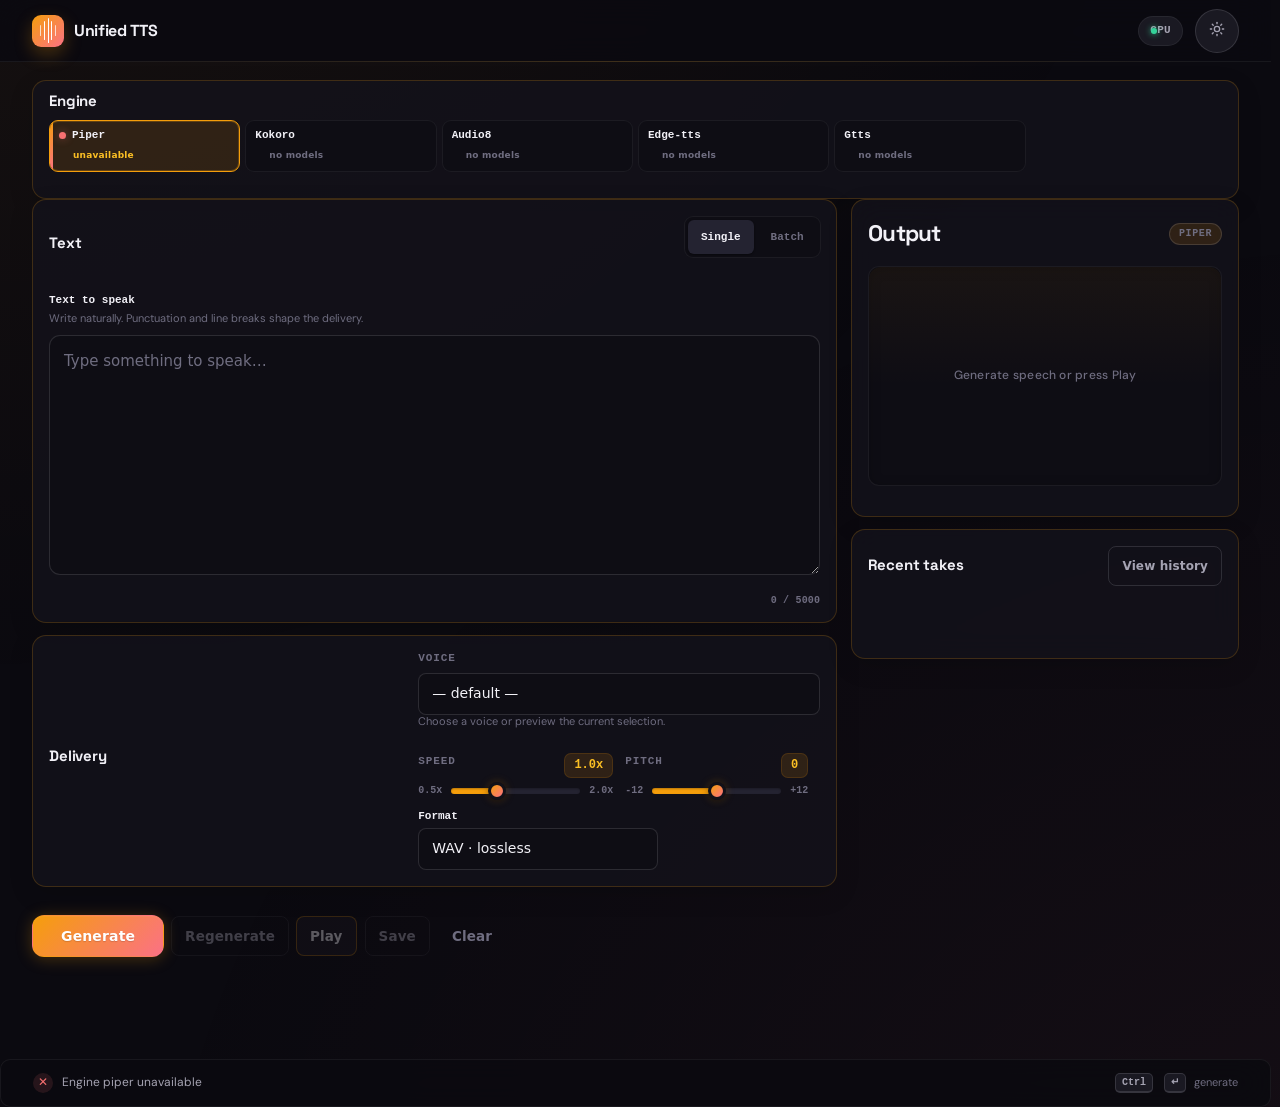
==== commit c79cfa35: "fix: simplify TTS workspace layout" ====
--- a/templates/index.html
+++ b/templates/index.html
@@ -11,7 +11,7 @@
     } catch (e) {}
   </script>
   <link rel="icon" href="data:image/svg+xml,%3Csvg xmlns='http://www.w3.org/2000/svg' viewBox='0 0 32 32'%3E%3Cdefs%3E%3ClinearGradient id='g' x1='0' y1='0' x2='1' y2='1'%3E%3Cstop offset='0' stop-color='%23f59e0b'/%3E%3Cstop offset='1' stop-color='%23fb7185'/%3E%3C/linearGradient%3E%3C/defs%3E%3Crect width='32' height='32' rx='8' fill='url(%23g)'/%3E%3Cg fill='none' stroke='white' stroke-width='2.4' stroke-linecap='round'%3E%3Cpath d='M7 18v-4'/%3E%3Cpath d='M12 20v-8'/%3E%3Cpath d='M17 21v-10'/%3E%3Cpath d='M22 18v-4'/%3E%3Cpath d='M27 20v-8'/%3E%3C/g%3E%3C/svg%3E">
-  <title>Unified TTS · Audio studio</title>
+  <title>Unified TTS</title>
   <link rel="preconnect" href="https://fonts.googleapis.com">
   <link rel="preconnect" href="https://fonts.gstatic.com" crossorigin>
   <link href="https://fonts.googleapis.com/css2?family=DM+Sans:wght@400;500;600;700&family=Space+Grotesk:wght@500;600;700&display=swap" rel="stylesheet">
@@ -21,7 +21,7 @@
   <header class="site-header">
     <a class="brand" href="/" aria-label="Unified TTS home">
       <span class="brand-mark" aria-hidden="true"><span></span><span></span><span></span><span></span><span></span></span>
-      <span class="brand-copy"><strong>Unified TTS</strong><small>audio studio</small></span>
+      <h1 class="brand-name">Unified TTS</h1>
     </a>
     <div class="header-right">
       <div class="device-badge" id="deviceBadge" role="status" aria-live="polite">Detecting hardware…</div>
@@ -32,43 +32,34 @@
   </header>
 
   <main id="main-content">
-    <section class="studio-intro" aria-labelledby="studioTitle">
-      <div>
-        <p class="eyebrow">Text to speech / workspace</p>
-        <h1 id="studioTitle">Give your words a voice.</h1>
-        <p class="intro-copy">Shape a take, tune the delivery, and hear the result without leaving the room.</p>
+    <section class="panel engine-panel" aria-labelledby="engineHeading">
+      <div class="panel-heading compact-heading">
+        <h2 id="engineHeading">Engine</h2>
+        <span class="panel-note" id="engineOnlineNote" aria-live="polite"></span>
       </div>
-      <div class="intro-signal" aria-hidden="true"><i></i><i></i><i></i><i></i><i></i><i></i><i></i><i></i><i></i><i></i><i></i><i></i></div>
+      <div class="engine-tabs" id="engineTabs" role="tablist" aria-label="Speech engine"></div>
+      <div class="model-panel" id="modelPanel" style="display:none" aria-live="polite">
+        <div class="model-panel-row">
+          <div class="model-panel-info">
+            <span class="model-panel-title" id="modelTitle">Model not installed</span>
+            <span class="model-panel-sub" id="modelSub"></span>
+          </div>
+          <div class="model-actions">
+            <label class="sr-only" for="downloadVoice">Voice to download</label>
+            <select id="downloadVoice" class="download-voice" style="display:none"></select>
+            <button class="btn btn-primary btn-small" id="downloadModelBtn" type="button">Download model</button>
+          </div>
+        </div>
+        <div class="progress-track" id="downloadProgress" style="display:none" role="progressbar" aria-label="Model download progress" aria-valuemin="0" aria-valuemax="100" aria-valuenow="0"><div class="progress-fill" id="downloadFill"></div></div>
+        <div class="model-panel-status" id="downloadStatus" role="status" aria-live="polite"></div>
+      </div>
     </section>
 
     <section class="workspace" role="region" aria-label="Synthesis workspace">
       <div class="workspace-main">
-        <section class="panel engine-panel" aria-labelledby="engineHeading">
-          <div class="panel-heading compact-heading">
-            <div><p class="eyebrow">01 / Source</p><h2 id="engineHeading">Choose an engine</h2></div>
-            <span class="panel-note" id="engineOnlineNote" aria-live="polite"></span>
-          </div>
-          <div class="engine-tabs" id="engineTabs" role="tablist" aria-label="Speech engine"></div>
-          <div class="model-panel" id="modelPanel" style="display:none" aria-live="polite">
-            <div class="model-panel-row">
-              <div class="model-panel-info">
-                <span class="model-panel-title" id="modelTitle">Model not installed</span>
-                <span class="model-panel-sub" id="modelSub"></span>
-              </div>
-              <div class="model-actions">
-                <label class="sr-only" for="downloadVoice">Voice to download</label>
-                <select id="downloadVoice" class="download-voice" style="display:none"></select>
-                <button class="btn btn-primary btn-small" id="downloadModelBtn" type="button">Download model</button>
-              </div>
-            </div>
-            <div class="progress-track" id="downloadProgress" style="display:none" role="progressbar" aria-label="Model download progress" aria-valuemin="0" aria-valuemax="100" aria-valuenow="0"><div class="progress-fill" id="downloadFill"></div></div>
-            <div class="model-panel-status" id="downloadStatus" role="status" aria-live="polite"></div>
-          </div>
-        </section>
-
         <section class="panel compose-panel" aria-labelledby="composeHeading">
           <div class="panel-heading">
-            <div><p class="eyebrow">02 / Compose</p><h2 id="composeHeading">Write the take</h2></div>
+            <h2 id="composeHeading">Text</h2>
             <div class="mode-tabs" role="tablist" aria-label="Synthesis mode">
               <button class="mode-tab active" id="mode-single" type="button" role="tab" aria-selected="true" aria-controls="singleSection" data-mode="single">Single</button>
               <button class="mode-tab" id="mode-batch" type="button" role="tab" aria-selected="false" aria-controls="batchSection" data-mode="batch" tabindex="-1">Batch</button>
@@ -89,7 +80,7 @@
         </section>
 
         <section class="panel controls" aria-labelledby="controlsHeading">
-          <div class="panel-heading compact-heading"><div><p class="eyebrow">03 / Direct</p><h2 id="controlsHeading">Tune the delivery</h2></div></div>
+          <div class="panel-heading compact-heading"><h2 id="controlsHeading">Delivery</h2></div>
           <div class="control-grid">
             <div class="control-group control-wide">
               <label class="field-label" for="voice">Voice</label>
@@ -115,7 +106,7 @@
 
         <div class="actions" aria-label="Generation actions">
           <button class="btn btn-outline" id="modelsBtn" type="button" style="display:none" title="Download TTS models and voices">Models</button>
-          <button class="btn btn-primary" id="generateBtn" type="button">Generate <span aria-hidden="true">↗</span></button>
+          <button class="btn btn-primary" id="generateBtn" type="button">Generate</button>
           <button class="btn btn-outline" id="regenerateBtn" type="button" disabled title="Re-run the last generation with current settings">Regenerate</button>
           <button class="btn btn-primary" id="batchGenerateBtn" type="button" style="display:none">Generate all</button>
           <div class="batch-progress-wrap" id="batchProgressWrap" style="display:none" role="status" aria-live="polite"><div class="batch-progress-track" role="progressbar" aria-label="Batch generation progress" aria-valuemin="0" aria-valuemax="100" aria-valuenow="0"><div class="batch-progress-fill" id="batchProgressFill"></div></div><span class="batch-progress-label" id="batchProgressLabel">0 / 0</span></div>
@@ -125,12 +116,12 @@
 
       <aside class="workspace-side" aria-label="Output and recent generations">
         <section class="output-card" aria-labelledby="outputHeading">
-          <div class="output-header"><div class="output-title"><span class="output-icon" aria-hidden="true">◒</span><h2 id="outputHeading">Output</h2></div><span class="output-engine" id="outputEngineBadge">piper</span></div>
-          <div class="visualizer-container"><div class="visualizer-hint"><span class="signal-icon" aria-hidden="true">▥</span><span>Generate speech or press Play</span></div><canvas id="visualizer" aria-label="Audio visualizer" role="img"></canvas></div>
+          <div class="output-header"><h2 class="output-title" id="outputHeading">Output</h2><span class="output-engine" id="outputEngineBadge">piper</span></div>
+          <div class="visualizer-container"><div class="visualizer-hint"><span>Generate speech or press Play</span></div><canvas id="visualizer" aria-label="Audio visualizer" role="img"></canvas></div>
           <div class="audio-player" id="audioPlayer" style="display:none"><div class="audio-meta" id="audioMeta"></div><audio id="audio" controls preload="auto"></audio></div>
         </section>
         <section class="recent-card" aria-labelledby="recentHeading">
-          <div class="recent-header"><div class="output-title"><span class="output-icon" aria-hidden="true">◷</span><h2 id="recentHeading">Recent takes</h2></div><button class="btn btn-outline btn-small" id="openHistoryBtn" type="button">View history</button></div>
+          <div class="recent-header"><h2 class="output-title" id="recentHeading">Recent takes</h2><button class="btn btn-outline btn-small" id="openHistoryBtn" type="button">View history</button></div>
           <div class="recent-list" id="recentList" aria-live="polite"></div>
         </section>
       </aside>
@@ -141,7 +132,7 @@
 
   <div class="history-overlay" id="historyOverlay"></div>
   <aside class="history-panel" id="historyPanel" role="dialog" aria-modal="true" aria-hidden="true" hidden aria-labelledby="historyTitle" aria-describedby="historyError" tabindex="-1">
-    <div class="history-header"><div><p class="eyebrow">Archive</p><h2 id="historyTitle">Generation history</h2></div><div class="history-actions"><button class="btn btn-outline btn-small btn-danger" id="cleanHistoryBtn" type="button">Clean older than 30 days</button><button class="modal-close" id="closeHistoryBtn" type="button" aria-label="Close history">✕</button></div></div>
+    <div class="history-header"><h2 id="historyTitle">Generation history</h2><div class="history-actions"><button class="btn btn-outline btn-small btn-danger" id="cleanHistoryBtn" type="button">Clean older than 30 days</button><button class="modal-close" id="closeHistoryBtn" type="button" aria-label="Close history">✕</button></div></div>
     <div class="inline-error" id="historyError" role="alert" aria-live="assertive" hidden></div>
     <div class="history-list" id="historyList" aria-busy="false"></div>
     <div class="history-pagination" id="historyPagination" aria-label="History pages"></div>
@@ -149,13 +140,13 @@
 
   <div class="modal-overlay" id="modelsOverlay"></div>
   <div class="modal" id="modelsModal" role="dialog" aria-modal="true" aria-hidden="true" hidden aria-labelledby="modelsTitle" aria-describedby="modelsError" tabindex="-1">
-    <div class="modal-header"><div class="output-title"><span class="output-icon" aria-hidden="true">↓</span><h2 id="modelsTitle">Models</h2></div><button class="modal-close" id="modelsCloseBtn" type="button" aria-label="Close models dialog">✕</button></div>
+    <div class="modal-header"><h2 class="output-title" id="modelsTitle">Models</h2><button class="modal-close" id="modelsCloseBtn" type="button" aria-label="Close models dialog">✕</button></div>
     <div class="modal-body"><p class="modal-sub">Download local models and voices. Online engines work immediately with an internet connection.</p><div class="inline-error" id="modelsError" role="alert" aria-live="assertive" hidden></div><div id="modelsList" aria-busy="false"></div></div>
   </div>
 
   <div class="modal-overlay" id="registerOverlay"></div>
   <div class="modal" id="registerModal" role="dialog" aria-modal="true" aria-hidden="true" hidden aria-labelledby="registerTitle" aria-describedby="registerError" tabindex="-1">
-    <div class="modal-header"><div class="output-title"><span class="output-icon" aria-hidden="true">＋</span><h2 id="registerTitle">Register a custom voice</h2></div><button class="modal-close" id="registerCloseBtn" type="button" aria-label="Close voice registration dialog">✕</button></div>
+    <div class="modal-header"><h2 class="output-title" id="registerTitle">Register a custom voice</h2><button class="modal-close" id="registerCloseBtn" type="button" aria-label="Close voice registration dialog">✕</button></div>
     <div class="modal-body"><p class="modal-sub">Upload a clear sample with its exact transcription. Audio8 uses the sample to build a new voice.</p><div class="inline-error" id="registerError" role="alert" aria-live="assertive" hidden></div>
       <form id="registerForm">
         <div class="form-group"><label for="regName">Voice name</label><input type="text" id="regName" placeholder="e.g. my-voice" maxlength="64" required></div>
--- a/static/style.css
+++ b/static/style.css
@@ -2119,3 +2119,84 @@
 @media (prefers-reduced-motion: reduce) {
   .batch-progress-wrap.is-indeterminate .batch-progress-fill { animation: none; transform: none; }
 }
+
+/* ══ Tool-first workspace refinement ═════════════════════════════════════ */
+.site-header {
+  height: 62px;
+  padding: 0 clamp(14px, 2.5vw, 32px);
+}
+.brand { gap: 10px; }
+.brand-mark { width: 32px; height: 32px; border-radius: 9px; }
+.brand-name {
+  margin: 0;
+  font-family: "Space Grotesk", var(--font);
+  font-size: 16px;
+  letter-spacing: -.02em;
+}
+.device-badge { min-height: 30px; }
+main {
+  max-width: 1500px;
+  padding: 18px clamp(14px, 2.5vw, 32px) 88px;
+}
+.workspace {
+  grid-template-columns: minmax(0, 1.35fr) minmax(300px, .65fr);
+  gap: 14px;
+}
+.workspace-main, .workspace-side { gap: 12px; }
+.panel, .output-card, .recent-card {
+  border-radius: 14px;
+  box-shadow: 0 8px 24px rgba(0, 0, 0, .14);
+}
+.panel { padding: 16px; }
+.engine-panel { padding: 12px 16px; }
+.compact-heading { margin-bottom: 10px; }
+.panel-heading h2, .output-title h2, .recent-header h2 { font-size: 15px; letter-spacing: -.01em; }
+.engine-tabs { grid-template-columns: repeat(6, minmax(0, 1fr)); gap: 5px; }
+.engine-tab { min-height: 52px; padding: 8px 9px; border-radius: 9px; }
+.engine-tab-top { font-size: 11px; }
+.engine-tab-meta { margin-top: 5px; font-size: 9px; }
+.mode-tabs { padding: 3px; border-radius: 9px; }
+.mode-tab { min-height: 34px; padding: 0 13px; border-radius: 6px; font-size: 11px; }
+.field-label { margin-bottom: 5px; font-size: 11px; }
+.field-help { margin-bottom: 8px; font-size: 11px; }
+.text-section textarea { min-height: 240px; padding: 14px; border-radius: 11px; font-size: 15px; line-height: 1.55; }
+.char-count { margin-top: 5px; font-size: 10px; }
+.status-bar {
+  position: static;
+  min-height: 48px;
+  margin-top: 14px;
+  border: 1px solid var(--border-subtle);
+  border-radius: 10px;
+}
+@media (max-width: 640px) {
+  .model-panel-row { align-items: stretch; flex-direction: column; gap: 8px; }
+  .model-actions { display: flex; gap: 8px; }
+  .model-actions select { flex: 1; min-width: 0; }
+  .model-panel { padding: 10px; }
+  .text-section textarea { min-height: 200px; }
+}
+.control-grid { grid-template-columns: 1.15fr 1fr 1fr; gap: 14px 12px; }
+select, input[type="text"], #regText, #regFile { min-height: 40px; border-radius: 8px; }
+.actions { gap: 7px; padding: 0; }
+.actions .btn, .secondary-actions .btn { min-height: 40px; }
+.btn { min-height: 40px; border-radius: 8px; padding: 8px 13px; }
+.btn-primary { min-width: 116px; }
+.output-card, .recent-card { padding: 16px; }
+.visualizer-container { height: 220px; margin: 14px 0; border-radius: 11px; }
+.recent-card { min-height: 130px; }
+.status-bar { min-height: 48px; padding: 0 clamp(14px, 2.5vw, 32px); }
+@media (max-width: 920px) {
+  .workspace { grid-template-columns: 1fr; }
+  .text-section textarea { min-height: 210px; }
+}
+@media (max-width: 640px) {
+  .site-header { height: 54px; }
+  main { padding: 10px 10px 82px; }
+  .panel, .output-card, .recent-card { padding: 12px; }
+  .engine-tabs { grid-template-columns: repeat(2, minmax(0, 1fr)); }
+  .engine-tab { min-height: 46px; }
+  .text-section textarea { min-height: 180px; }
+  .visualizer-container { height: 170px; }
+  .control-grid { grid-template-columns: 1fr; }
+  .actions .btn, .secondary-actions .btn { min-height: 44px; }
+}
